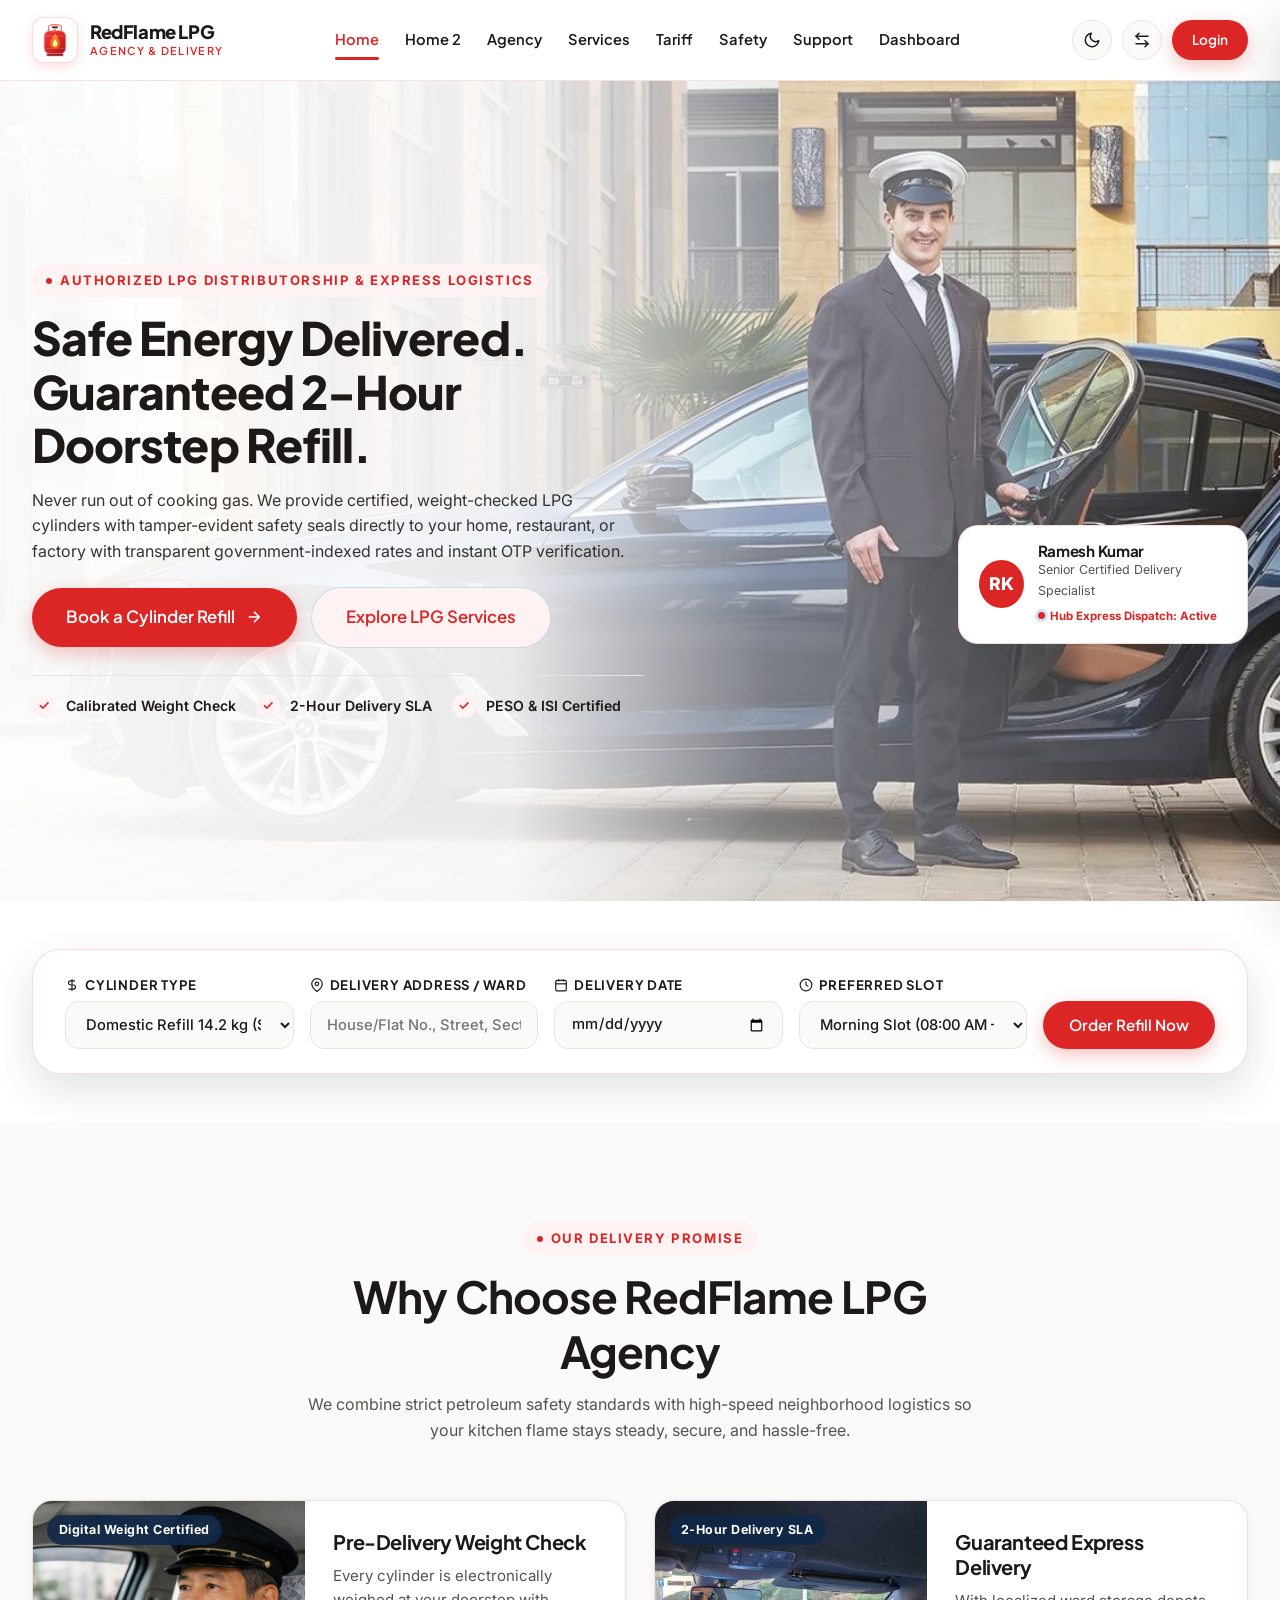
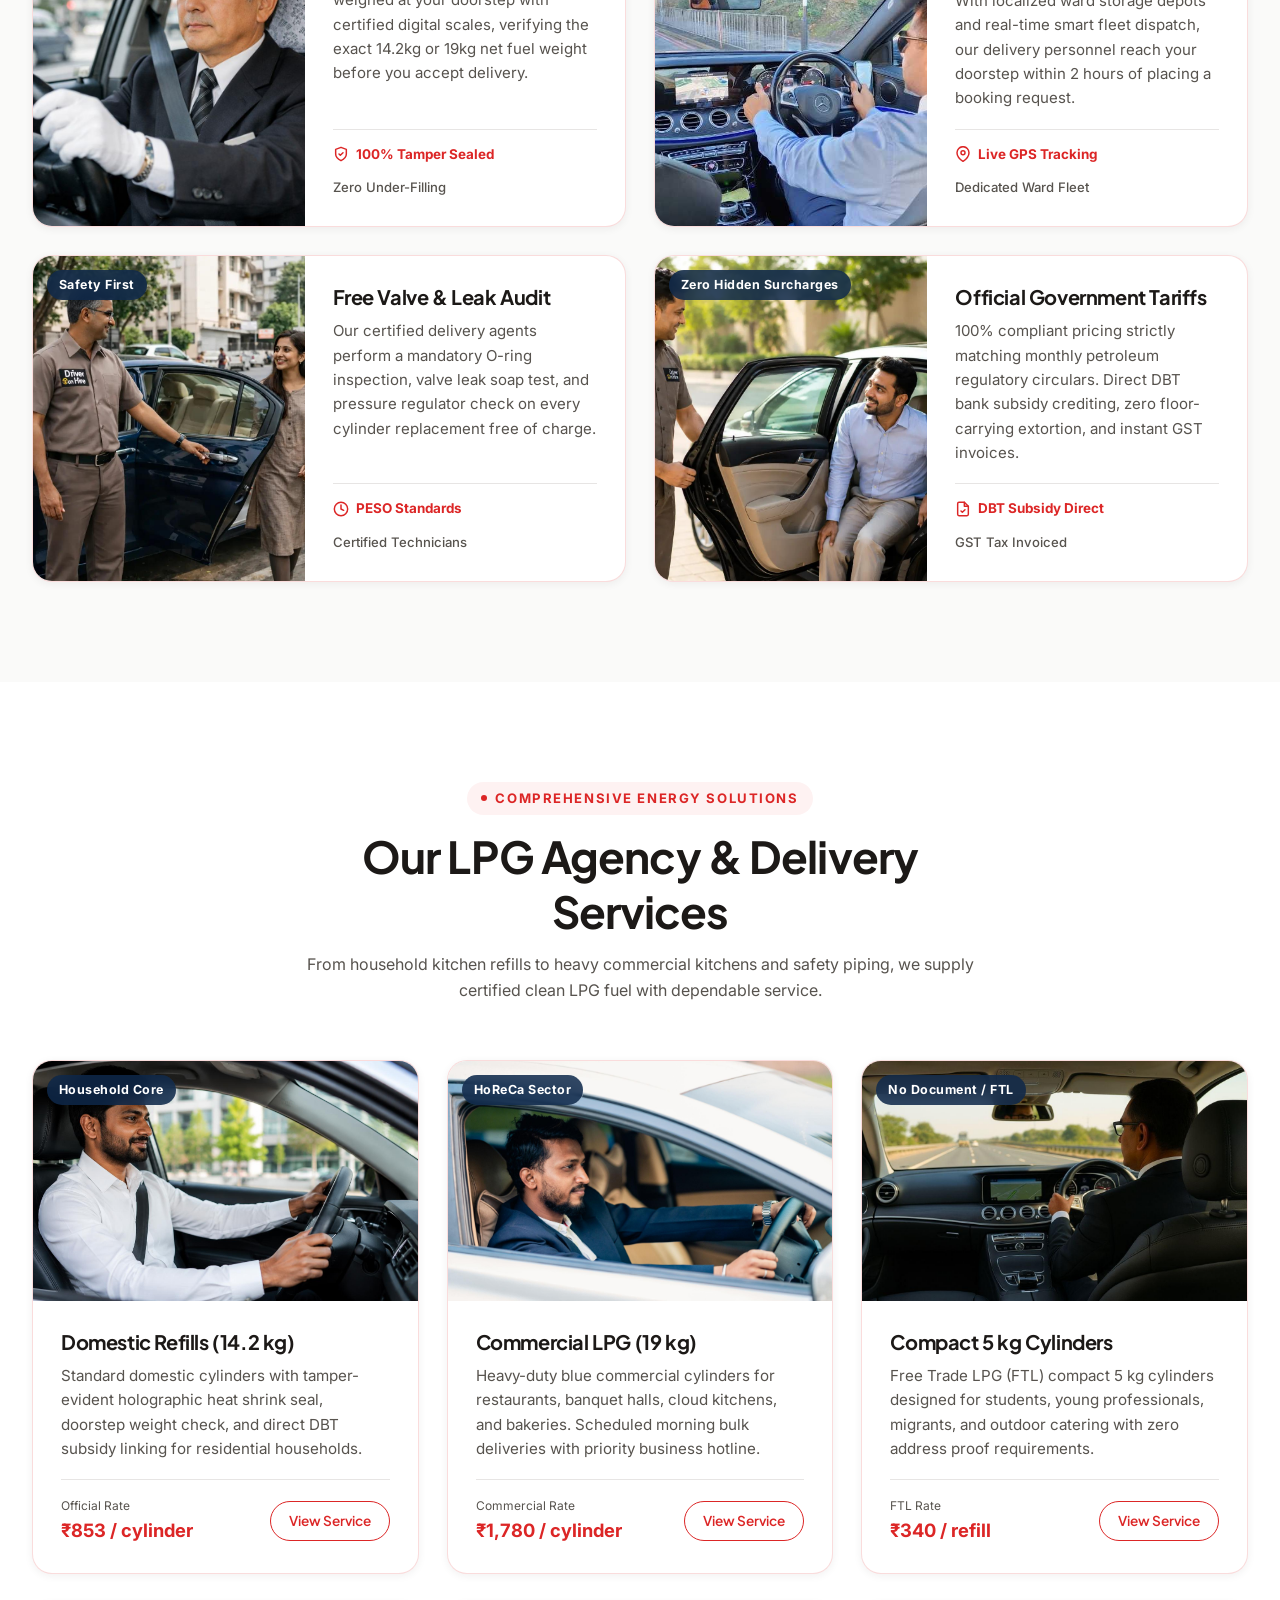
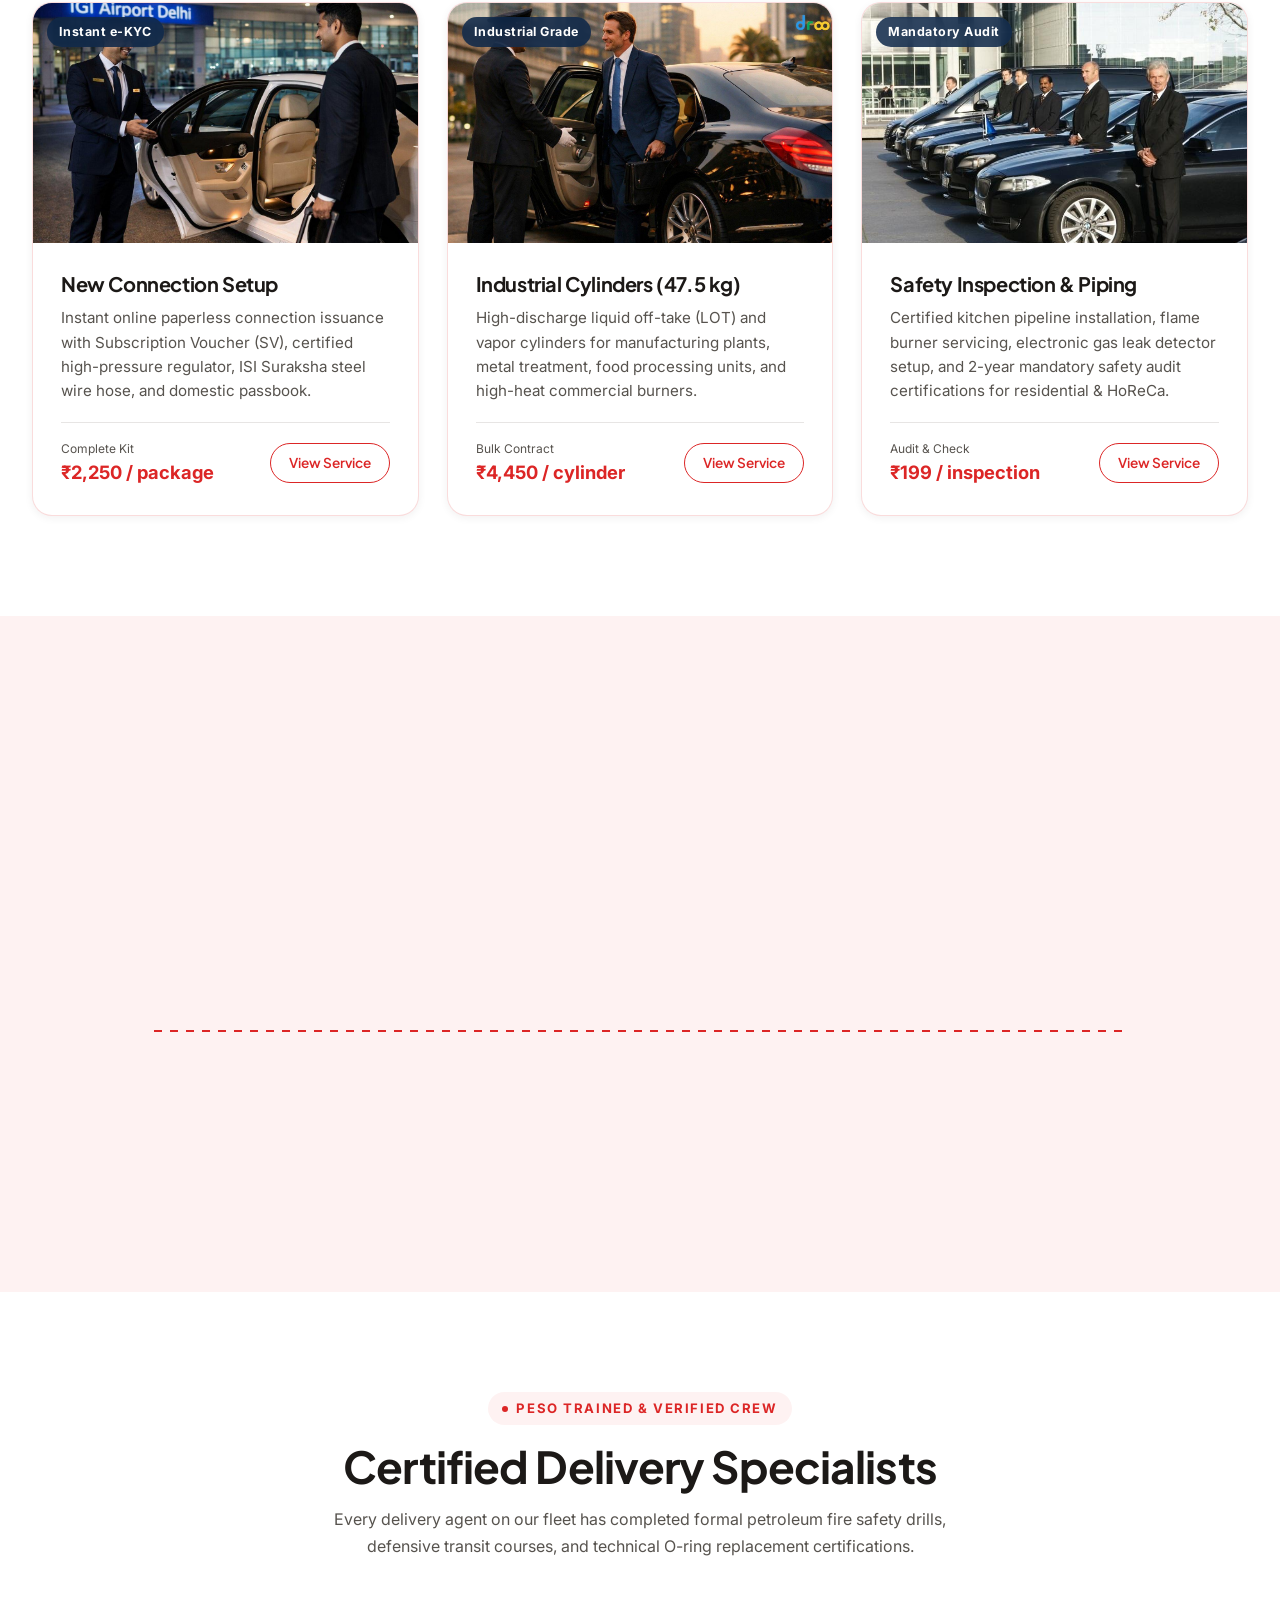
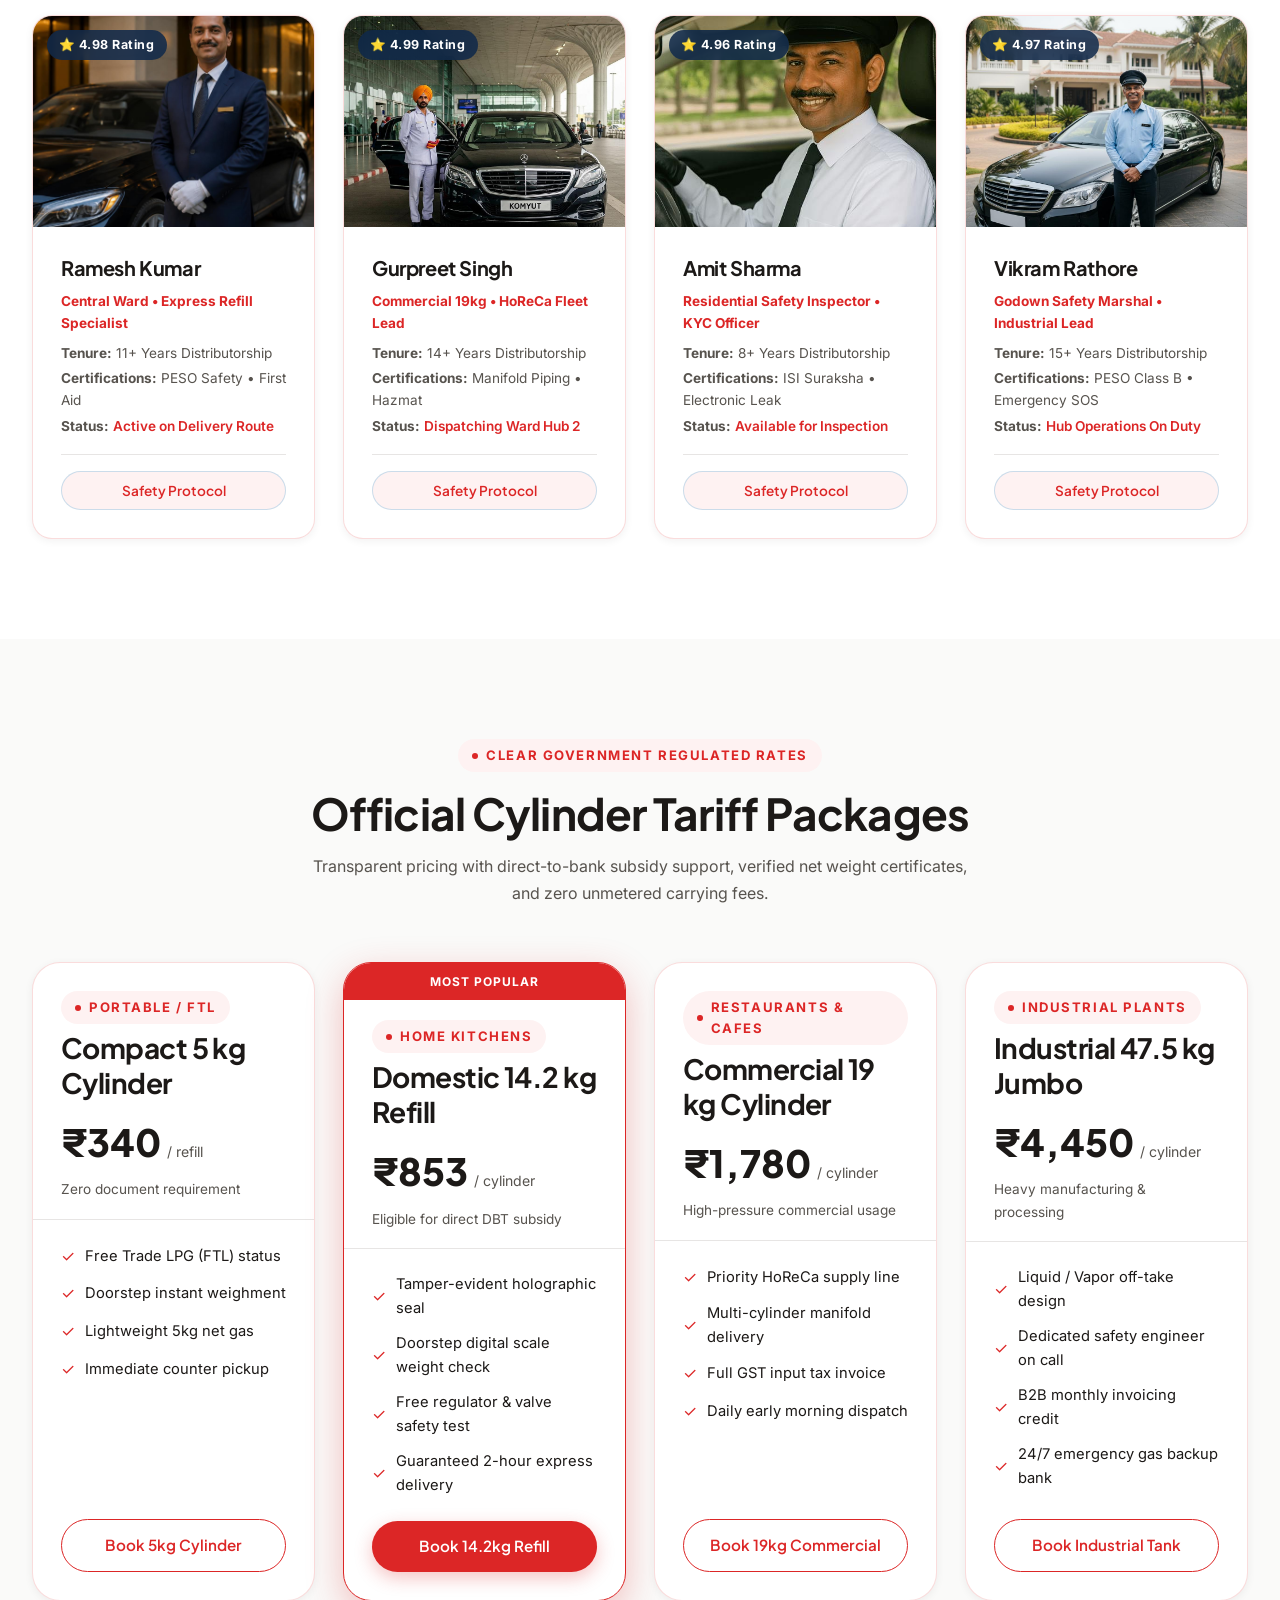
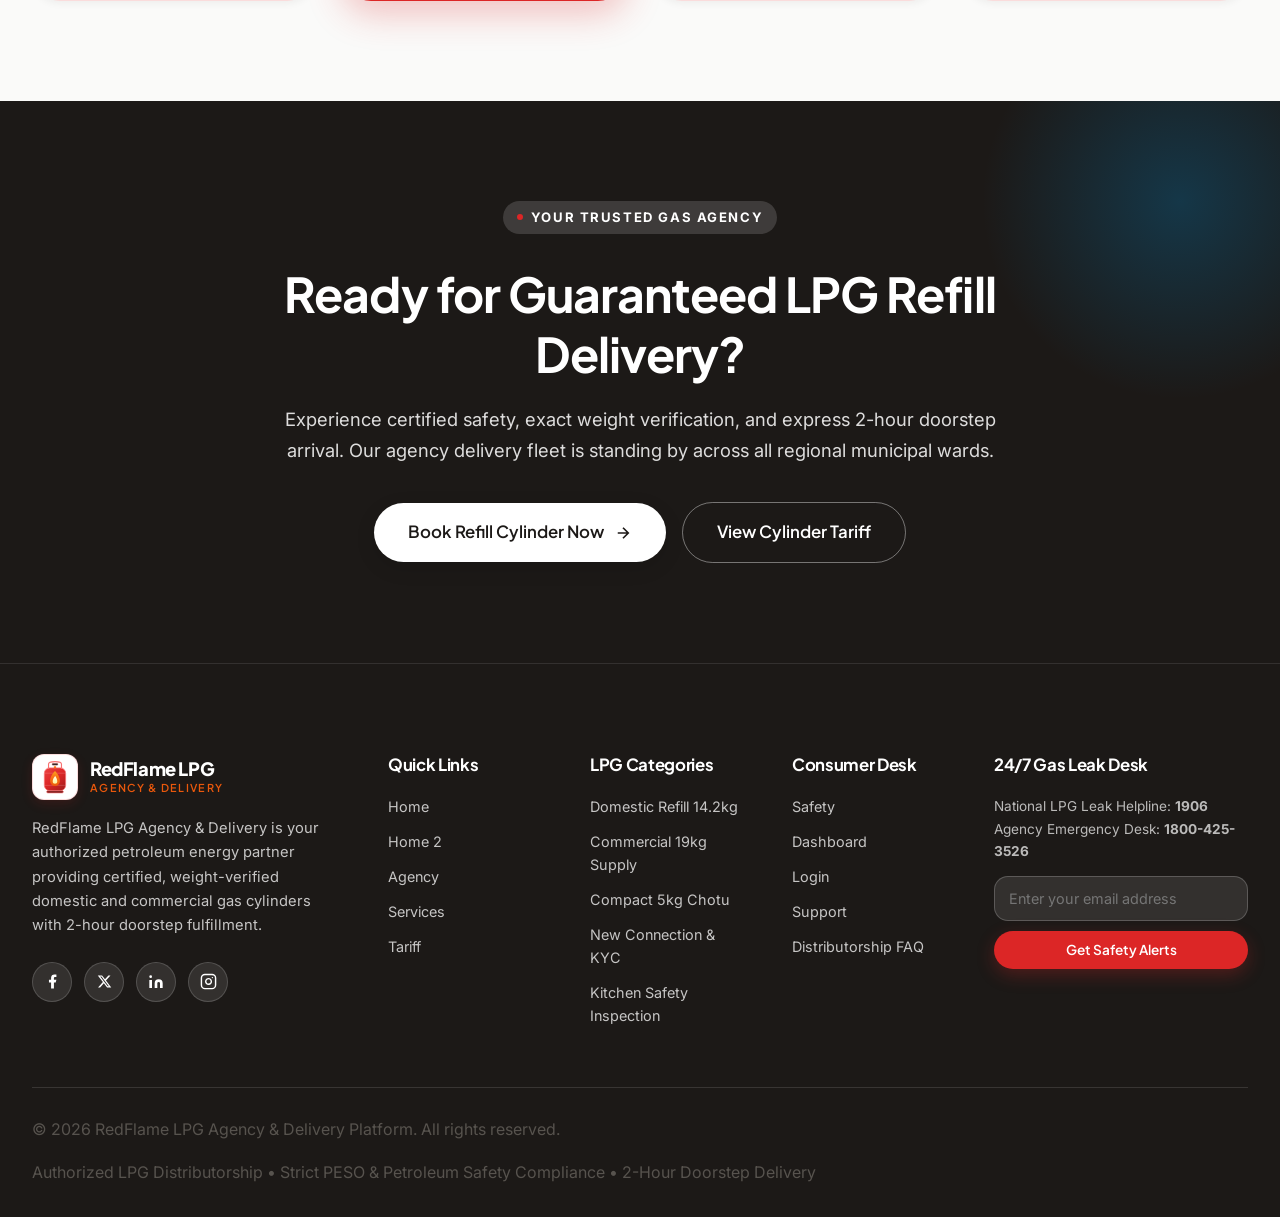
==== index.html @ 3fe09af0 "first commit" ====
<!DOCTYPE html>
<html lang="en" dir="ltr" data-theme="light">
<head>
  <meta charset="UTF-8">
  <meta name="viewport" content="width=device-width, initial-scale=1.0">
  <title>RedFlame LPG — Gas Agency &amp; Express Refill Delivery</title>
  <meta name="description" content="Authorized LPG Gas Agency and 2-Hour Express Cylinder Delivery. Certified domestic 14.2kg refills, commercial 19kg cylinders, new gas connections, and safety inspections.">
  <!-- Stylesheets -->
  <link rel="stylesheet" href="assets/css/style.css">
  <link rel="icon" type="image/svg+xml" href="data:image/svg+xml,<svg xmlns='http://www.w3.org/2000/svg' viewBox='0 0 100 100'><rect width='100' height='100' rx='22' fill='%231C1917'/><rect x='25' y='28' width='50' height='56' rx='12' fill='%23DC2626'/><path d='M36 28V18C36 14.5 41 12 50 12C59 12 64 14.5 64 18V28' stroke='%23F87171' stroke-width='3' stroke-linecap='round' fill='none'/><path d='M50 36C50 36 62 48 62 60C62 67 57 72 50 72C43 72 38 67 38 60C38 48 50 36 50 36Z' fill='%23F97316'/><path d='M50 48C50 48 55 54 55 61C55 64 53 66 50 66C47 66 45 64 45 61C45 54 50 48 50 48Z' fill='%23FEF08A'/></svg>">
</head>
<body>

  <!-- ==========================================================================
       CRITICAL NAVBAR (Reusable across all pages)
       ========================================================================== -->
  <header class="site-header">
    <div class="container">
      <nav class="navbar" aria-label="Main Navigation">
        <!-- Brand SVG Logo -->
        <a href="index.html" class="brand-logo" aria-label="RedFlame LPG Agency &amp; Delivery Home">
          <div class="logo-badge">
            <svg viewBox="0 0 100 100" fill="none" xmlns="http://www.w3.org/2000/svg" aria-hidden="true">
              <defs>
                <linearGradient id="rfCylIndexNav" x1="20" y1="20" x2="80" y2="90" gradientUnits="userSpaceOnUse">
                  <stop offset="0%" stop-color="#EF4444"/>
                  <stop offset="50%" stop-color="#DC2626"/>
                  <stop offset="100%" stop-color="#991B1B"/>
                </linearGradient>
                <linearGradient id="rfFlameIndexNav" x1="50" y1="75" x2="50" y2="25" gradientUnits="userSpaceOnUse">
                  <stop offset="0%" stop-color="#EA580C"/>
                  <stop offset="50%" stop-color="#F97316"/>
                  <stop offset="100%" stop-color="#FBBF24"/>
                </linearGradient>
                <linearGradient id="rfCoreIndexNav" x1="50" y1="70" x2="50" y2="44" gradientUnits="userSpaceOnUse">
                  <stop offset="0%" stop-color="#FEF08A"/>
                  <stop offset="100%" stop-color="#FFFFFF"/>
                </linearGradient>
              </defs>
              <rect x="22" y="26" width="56" height="60" rx="14" fill="url(#rfCylIndexNav)" stroke="#F87171" stroke-width="2"/>
              <path d="M33 26V16C33 12 38 9.5 50 9.5C62 9.5 67 12 67 16V26" stroke="#F87171" stroke-width="3" stroke-linecap="round" fill="none"/>
              <rect x="42" y="14" width="16" height="5" rx="2.5" fill="#1C1917" stroke="#FCA5A5" stroke-width="1.2"/>
              <rect x="47" y="22" width="6" height="5" rx="1" fill="#F97316"/>
              <line x1="22" y1="40" x2="78" y2="40" stroke="rgba(255,255,255,0.28)" stroke-width="1.5"/>
              <line x1="22" y1="72" x2="78" y2="72" stroke="rgba(255,255,255,0.28)" stroke-width="1.5"/>
              <rect x="28" y="86" width="44" height="6" rx="3" fill="#7F1D1D" stroke="#F87171" stroke-width="1.5"/>
              <path d="M50 34C50 34 63 47 63 60C63 68 57 74 50 74C43 74 37 68 37 60C37 47 50 34 50 34Z" fill="url(#rfFlameIndexNav)"/>
              <path d="M50 47C50 47 56 54 56 62C56 65.5 53.5 68 50 68C46.5 68 44 65.5 44 62C44 54 50 48 50 48Z" fill="url(#rfCoreIndexNav)"/>
            </svg>
          </div>
          <div class="brand-text">
            <span class="brand-title">RedFlame LPG</span>
            <span class="brand-subtitle">Agency &amp; Delivery</span>
          </div>
        </a>

        <!-- Desktop Navigation Links (>1024px) -->
        <div class="nav-links-desktop">
          <a href="index.html" class="nav-link active">Home</a>
          <a href="home-2.html" class="nav-link">Home 2</a>
          <a href="agency.html" class="nav-link">Agency</a>
          <a href="services.html" class="nav-link">Services</a>
          <a href="tariff.html" class="nav-link">Tariff</a>
          <a href="safety.html" class="nav-link">Safety</a>
          <a href="support.html" class="nav-link">Support</a>
          <a href="dashboard.html" class="nav-link" title="Consumer Dashboard">Dashboard</a>
        </div>

        <!-- Desktop Action Controls (>1024px) -->
        <div class="nav-actions-desktop">
          <!-- Theme Toggle (Icon Only) -->
          <button type="button" class="control-toggle control-icon-only theme-toggle-btn" aria-label="Toggle dark mode" title="Toggle Dark Mode">
            <span class="theme-icon" aria-hidden="true">
              <svg width="18" height="18" viewBox="0 0 24 24" fill="none" stroke="currentColor" stroke-width="2" stroke-linecap="round" stroke-linejoin="round"><path d="M21 12.79A9 9 0 1 1 11.21 3 7 7 0 0 0 21 12.79z"/></svg>
            </span>
          </button>

          <!-- RTL Toggle (Icon Only) -->
          <button type="button" class="control-toggle control-icon-only rtl-toggle-btn" aria-label="Toggle text direction" title="Toggle RTL / LTR">
            <span class="rtl-icon" aria-hidden="true">
              <svg width="18" height="18" viewBox="0 0 24 24" fill="none" stroke="currentColor" stroke-width="2" stroke-linecap="round" stroke-linejoin="round"><path d="M8 3 4 7l4 4"/><path d="M4 7h16"/><path d="m16 21 4-4-4-4"/><path d="M20 17H4"/></svg>
            </span>
          </button>

          <!-- Primary Login CTA Button -->
          <a href="login.html" class="btn btn-primary btn-sm nav-cta-login">
            <span>Login</span>
          </a>
        </div>

        <!-- Mobile & Tablet Hamburger Button (<=1024px) -->
        <button type="button" class="hamburger-btn" aria-label="Toggle navigation drawer" aria-expanded="false">
          <span class="hamburger-line"></span>
          <span class="hamburger-line"></span>
          <span class="hamburger-line"></span>
        </button>
      </nav>
    </div>
  </header>

  <!-- ==========================================================================
       SIDEBAR / DRAWER COMPONENT (CRITICAL REQUIREMENT)
       Strict Sequence: Links -> Dashboard -> [Theme][RTL] -> CTA
       ========================================================================== -->
  <div class="sidebar-overlay" aria-hidden="true"></div>
  <aside class="site-sidebar" aria-label="Mobile Navigation Drawer">
    <div class="sidebar-header">
      <div class="brand-logo">
        <div class="logo-badge">
          <svg viewBox="0 0 100 100" fill="none" xmlns="http://www.w3.org/2000/svg" aria-hidden="true">
            <defs>
              <linearGradient id="rfCylIndexM" x1="20" y1="20" x2="80" y2="90" gradientUnits="userSpaceOnUse">
                <stop offset="0%" stop-color="#EF4444"/>
                <stop offset="50%" stop-color="#DC2626"/>
                <stop offset="100%" stop-color="#991B1B"/>
              </linearGradient>
              <linearGradient id="rfFlameIndexM" x1="50" y1="75" x2="50" y2="25" gradientUnits="userSpaceOnUse">
                <stop offset="0%" stop-color="#EA580C"/>
                <stop offset="50%" stop-color="#F97316"/>
                <stop offset="100%" stop-color="#FBBF24"/>
              </linearGradient>
              <linearGradient id="rfCoreIndexM" x1="50" y1="70" x2="50" y2="44" gradientUnits="userSpaceOnUse">
                <stop offset="0%" stop-color="#FEF08A"/>
                <stop offset="100%" stop-color="#FFFFFF"/>
              </linearGradient>
            </defs>
            <rect x="22" y="26" width="56" height="60" rx="14" fill="url(#rfCylIndexM)" stroke="#F87171" stroke-width="2"/>
            <path d="M33 26V16C33 12 38 9.5 50 9.5C62 9.5 67 12 67 16V26" stroke="#F87171" stroke-width="3" stroke-linecap="round" fill="none"/>
            <rect x="42" y="14" width="16" height="5" rx="2.5" fill="#1C1917" stroke="#FCA5A5" stroke-width="1.2"/>
            <rect x="47" y="22" width="6" height="5" rx="1" fill="#F97316"/>
            <line x1="22" y1="40" x2="78" y2="40" stroke="rgba(255,255,255,0.28)" stroke-width="1.5"/>
            <line x1="22" y1="72" x2="78" y2="72" stroke="rgba(255,255,255,0.28)" stroke-width="1.5"/>
            <rect x="28" y="86" width="44" height="6" rx="3" fill="#7F1D1D" stroke="#F87171" stroke-width="1.5"/>
            <path d="M50 34C50 34 63 47 63 60C63 68 57 74 50 74C43 74 37 68 37 60C37 47 50 34 50 34Z" fill="url(#rfFlameIndexM)"/>
            <path d="M50 47C50 47 56 54 56 62C56 65.5 53.5 68 50 68C46.5 68 44 65.5 44 62C44 54 50 48 50 48Z" fill="url(#rfCoreIndexM)"/>
          </svg>
        </div>
        <div class="brand-text">
          <span class="brand-title">RedFlame LPG</span>
          <span class="brand-subtitle">Agency &amp; Delivery</span>
        </div>
      </div>
      <button type="button" class="sidebar-close-btn" aria-label="Close navigation drawer">✕</button>
    </div>

    <div class="sidebar-body">
      <!-- 1st: Main Navigation Links -->
      <nav class="sidebar-nav-list">
        <a href="index.html" class="sidebar-nav-link active">Home</a>
        <a href="home-2.html" class="sidebar-nav-link">Home 2</a>
        <a href="agency.html" class="sidebar-nav-link">Agency</a>
        <a href="services.html" class="sidebar-nav-link">Services</a>
        <a href="tariff.html" class="sidebar-nav-link">Tariff</a>
        <a href="safety.html" class="sidebar-nav-link">Safety</a>
        <a href="support.html" class="sidebar-nav-link">Support</a>
        <a href="dashboard.html" class="sidebar-nav-link">Dashboard</a>
      </nav>

      <div class="sidebar-divider"></div>

      <!-- 2nd: Theme & RTL Toggle Icons -->
      <div class="sidebar-controls-row">
        <button type="button" class="control-toggle control-icon-only theme-toggle-btn" aria-label="Toggle dark mode" title="Toggle Dark Mode">
          <span class="theme-icon" aria-hidden="true"><svg width="18" height="18" viewBox="0 0 24 24" fill="none" stroke="currentColor" stroke-width="2" stroke-linecap="round" stroke-linejoin="round"><path d="M21 12.79A9 9 0 1 1 11.21 3 7 7 0 0 0 21 12.79z"/></svg></span>
        </button>
        <button type="button" class="control-toggle control-icon-only rtl-toggle-btn" aria-label="Toggle text direction" title="Toggle RTL / LTR">
          <span class="rtl-icon" aria-hidden="true"><svg width="18" height="18" viewBox="0 0 24 24" fill="none" stroke="currentColor" stroke-width="2" stroke-linecap="round" stroke-linejoin="round"><path d="M8 3 4 7l4 4"/><path d="M4 7h16"/><path d="m16 21 4-4-4-4"/><path d="M20 17H4"/></svg></span>
        </button>
      </div>

      <!-- 3rd: Primary CTA Button below the icons -->
      <div class="sidebar-cta-wrap">
        <a href="login.html" class="btn btn-primary sidebar-cta-btn">
          <span>Login</span>
        </a>
      </div>
    </div>
  </aside>

  <main id="main-content">
    <!-- ==========================================================================
         SECTION 01 — CINEMATIC HERO WITH DELIVERY PROMISE & LIVE DISPATCH
         Image: images/image-1.png
         ========================================================================== -->
    <section class="section hero-home-1" style="background-image: url('images/image-1.png');">
      <div class="hero-home-1-overlay"></div>
      <div class="container">
        <div class="hero-grid-1">
          <!-- Hero Left Content -->
          <div class="hero-content-1 reveal">
            <span class="eyebrow">Authorized LPG Distributorship &amp; Express Logistics</span>
            <h1>Safe Energy Delivered. Guaranteed 2-Hour Doorstep Refill.</h1>
            <p class="lead">Never run out of cooking gas. We provide certified, weight-checked LPG cylinders with tamper-evident safety seals directly to your home, restaurant, or factory with transparent government-indexed rates and instant OTP verification.</p>
            
            <div class="hero-cta-group">
              <button type="button" class="btn btn-primary btn-lg" data-open-modal="booking">
                <span>Book a Cylinder Refill</span>
                <svg width="18" height="18" viewBox="0 0 24 24" fill="none" stroke="currentColor" stroke-width="2.2"><path d="M5 12h14M12 5l7 7-7 7"/></svg>
              </button>
              <a href="services.html" class="btn btn-secondary btn-lg">
                <span>Explore LPG Services</span>
              </a>
            </div>

            <!-- Trust Indicators -->
            <div class="trust-strip">
              <div class="trust-item">
                <span class="trust-icon">✓</span>
                <span>Calibrated Weight Check</span>
              </div>
              <div class="trust-item">
                <span class="trust-icon">✓</span>
                <span>2-Hour Delivery SLA</span>
              </div>
              <div class="trust-item">
                <span class="trust-icon">✓</span>
                <span>PESO &amp; ISI Certified</span>
              </div>
            </div>
          </div>

          <!-- Hero Right: Floating Delivery Agent Profile Card & Live Availability -->
          <div class="hero-media-wrap reveal">
            <!-- Floating Delivery Agent Profile Card -->
            <div class="floating-driver-card">
              <div class="floating-driver-avatar" style="background:var(--accent-primary); color:#FFFFFF; display:flex; align-items:center; justify-content:center; font-weight:800; font-size:1.1rem; border-radius:50%;">RK</div>
              <div class="floating-driver-info">
                <h5>Ramesh Kumar</h5>
                <p>Senior Certified Delivery Specialist</p>
                <span class="status-badge">Hub Express Dispatch: Active</span>
              </div>
            </div>
          </div>
        </div>
      </div>
    </section>

    <!-- ==========================================================================
         SECTION 02 — QUICK BOOKING STRIP (Cylinder Refill Quick Order)
         Responsive horizontal interface adapting to tablet 2-row and mobile stack
         ========================================================================== -->
    <section class="section booking-strip-section">
      <div class="container">
        <div class="booking-strip-card reveal">
          <form class="booking-strip-form quick-booking-form">
            <div class="form-group">
              <label for="stripService" class="form-label">
                <svg width="14" height="14" viewBox="0 0 24 24" fill="none" stroke="currentColor" stroke-width="2"><path d="M12 2v20M17 5H9.5a3.5 3.5 0 0 0 0 7h5a3.5 3.5 0 0 1 0 7H6"/></svg>
                Cylinder Type
              </label>
              <select id="stripService" name="service" class="form-control">
                <option value="domestic-14">Domestic Refill 14.2 kg (Subsidized/General)</option>
                <option value="commercial-19">Commercial Cylinder 19 kg (Hotels &amp; Cafes)</option>
                <option value="compact-5">Compact 5 kg Chotu Cylinder (Students &amp; Migrants)</option>
                <option value="industrial-47">Industrial Cylinder 47.5 kg (High-Pressure Bulk)</option>
                <option value="new-connection">New Gas Connection + SV Kit + Regulator</option>
                <option value="safety-inspection">Kitchen Safety Audit &amp; Gas Leak Inspection</option>
              </select>
            </div>

            <div class="form-group">
              <label for="stripPickup" class="form-label">
                <svg width="14" height="14" viewBox="0 0 24 24" fill="none" stroke="currentColor" stroke-width="2"><path d="M21 10c0 7-9 13-9 13s-9-6-9-13a9 9 0 0 1 18 0z"/><circle cx="12" cy="10" r="3"/></svg>
                Delivery Address / Ward
              </label>
              <input type="text" id="stripPickup" name="pickup" class="form-control" placeholder="House/Flat No., Street, Sector, Landmark" required>
            </div>

            <div class="form-group">
              <label for="stripDate" class="form-label">
                <svg width="14" height="14" viewBox="0 0 24 24" fill="none" stroke="currentColor" stroke-width="2"><rect x="3" y="4" width="18" height="18" rx="2" ry="2"/><line x1="16" y1="2" x2="16" y2="6"/><line x1="8" y1="2" x2="8" y2="6"/><line x1="3" y1="10" x2="21" y2="10"/></svg>
                Delivery Date
              </label>
              <input type="date" id="stripDate" name="date" class="form-control" required>
            </div>

            <div class="form-group">
              <label for="stripDuration" class="form-label">
                <svg width="14" height="14" viewBox="0 0 24 24" fill="none" stroke="currentColor" stroke-width="2"><circle cx="12" cy="12" r="10"/><polyline points="12 6 12 12 16 14"/></svg>
                Preferred Slot
              </label>
              <select id="stripDuration" name="duration" class="form-control">
                <option value="1">Express 2-Hour Delivery (Priority)</option>
                <option value="2" selected>Morning Slot (08:00 AM – 12:00 PM)</option>
                <option value="3">Afternoon Slot (12:00 PM – 04:00 PM)</option>
                <option value="4">Evening Slot (04:00 PM – 08:00 PM)</option>
              </select>
            </div>

            <div class="form-group">
              <button type="submit" class="btn btn-primary" style="height: 48px; width: 100%;">
                <span>Order Refill Now</span>
              </button>
            </div>
          </form>
        </div>
      </div>
    </section>

    <!-- ==========================================================================
         SECTION 03 — WHY CHOOSE US (EXACTLY 4 cards)
         Images: images/image-19.png, image-14.png, image-24.png, image-25.png
         ========================================================================== -->
    <section class="section section-alt">
      <div class="container">
        <div class="section-header reveal">
          <span class="eyebrow">Our Delivery Promise</span>
          <h2>Why Choose RedFlame LPG Agency</h2>
          <p>We combine strict petroleum safety standards with high-speed neighborhood logistics so your kitchen flame stays steady, secure, and hassle-free.</p>
        </div>

        <div class="why-choose-grid">
          <!-- Card 1: Weight-Checked Sealed Cylinders -->
          <article class="premium-card why-choose-card reveal">
            <div class="why-choose-media">
              <img src="images/image-19.png" alt="Delivery specialist verifying digital calibrated weight scale on sealed LPG cylinder" width="1200" height="800">
              <span class="card-badge">Digital Weight Certified</span>
            </div>
            <div class="why-choose-content">
              <h3 class="card-title">Pre-Delivery Weight Check</h3>
              <p class="card-desc">Every cylinder is electronically weighed at your doorstep with certified digital scales, verifying the exact 14.2kg or 19kg net fuel weight before you accept delivery.</p>
              <div class="why-choose-footer">
                <span class="why-choose-metric">
                  <svg width="16" height="16" viewBox="0 0 24 24" fill="none" stroke="currentColor" stroke-width="2.2" stroke-linecap="round" stroke-linejoin="round" aria-hidden="true"><path d="M12 22s8-4 8-10V5l-8-3-8 3v7c0 6 8 10 8 10z"/><path d="m9 12 2 2 4-4"/></svg>
                  <span>100% Tamper Sealed</span>
                </span>
                <span class="why-choose-note">Zero Under-Filling</span>
              </div>
            </div>
          </article>

          <!-- Card 2: 2-Hour Express Delivery -->
          <article class="premium-card why-choose-card reveal">
            <div class="why-choose-media">
              <img src="images/image-14.png" alt="RedFlame LPG express delivery vehicle navigating city routes with live GPS dispatch" width="1000" height="562">
              <span class="card-badge">2-Hour Delivery SLA</span>
            </div>
            <div class="why-choose-content">
              <h3 class="card-title">Guaranteed Express Delivery</h3>
              <p class="card-desc">With localized ward storage depots and real-time smart fleet dispatch, our delivery personnel reach your doorstep within 2 hours of placing a booking request.</p>
              <div class="why-choose-footer">
                <span class="why-choose-metric">
                  <svg width="16" height="16" viewBox="0 0 24 24" fill="none" stroke="currentColor" stroke-width="2.2" stroke-linecap="round" stroke-linejoin="round" aria-hidden="true"><path d="M21 10c0 7-9 13-9 13s-9-6-9-13a9 9 0 0 1 18 0z"/><circle cx="12" cy="10" r="3"/></svg>
                  <span>Live GPS Tracking</span>
                </span>
                <span class="why-choose-note">Dedicated Ward Fleet</span>
              </div>
            </div>
          </article>

          <!-- Card 3: Free Mandatory Safety Inspection -->
          <article class="premium-card why-choose-card reveal">
            <div class="why-choose-media">
              <img src="images/image-24.png" alt="Certified LPG technician testing gas cylinder valve and rubber hose connector with safety soap test" width="1536" height="1024">
              <span class="card-badge">Safety First</span>
            </div>
            <div class="why-choose-content">
              <h3 class="card-title">Free Valve &amp; Leak Audit</h3>
              <p class="card-desc">Our certified delivery agents perform a mandatory O-ring inspection, valve leak soap test, and pressure regulator check on every cylinder replacement free of charge.</p>
              <div class="why-choose-footer">
                <span class="why-choose-metric">
                  <svg width="16" height="16" viewBox="0 0 24 24" fill="none" stroke="currentColor" stroke-width="2.2" stroke-linecap="round" stroke-linejoin="round" aria-hidden="true"><circle cx="12" cy="12" r="10"/><polyline points="12 6 12 12 16 14"/></svg>
                  <span>PESO Standards</span>
                </span>
                <span class="why-choose-note">Certified Technicians</span>
              </div>
            </div>
          </article>

          <!-- Card 4: Transparent Pricing & Subsidy Support -->
          <article class="premium-card why-choose-card reveal">
            <div class="why-choose-media">
              <img src="images/image-25.png" alt="Customer receiving computerized LPG invoice with digital payment receipt and OTP confirmation" width="1536" height="1024">
              <span class="card-badge">Zero Hidden Surcharges</span>
            </div>
            <div class="why-choose-content">
              <h3 class="card-title">Official Government Tariffs</h3>
              <p class="card-desc">100% compliant pricing strictly matching monthly petroleum regulatory circulars. Direct DBT bank subsidy crediting, zero floor-carrying extortion, and instant GST invoices.</p>
              <div class="why-choose-footer">
                <span class="why-choose-metric">
                  <svg width="16" height="16" viewBox="0 0 24 24" fill="none" stroke="currentColor" stroke-width="2.2" stroke-linecap="round" stroke-linejoin="round" aria-hidden="true"><path d="M14 2H6a2 2 0 0 0-2 2v16a2 2 0 0 0 2 2h12a2 2 0 0 0 2-2V8z"/><polyline points="14 2 14 8 20 8"/><path d="m9 15 2 2 4-4"/></svg>
                  <span>DBT Subsidy Direct</span>
                </span>
                <span class="why-choose-note">GST Tax Invoiced</span>
              </div>
            </div>
          </article>
        </div>
      </div>
    </section>

    <!-- ==========================================================================
         SECTION 04 — OUR SERVICES (EXACTLY 6 cards)
         Images: images/image-3.png, image-9.png, image-6.png, image-2.png, image-4.png, image-36.png
         ========================================================================== -->
    <section class="section">
      <div class="container">
        <div class="section-header reveal">
          <span class="eyebrow">Comprehensive Energy Solutions</span>
          <h2>Our LPG Agency &amp; Delivery Services</h2>
          <p>From household kitchen refills to heavy commercial kitchens and safety piping, we supply certified clean LPG fuel with dependable service.</p>
        </div>

        <div class="grid-6">
          <!-- Service 1: Domestic 14.2kg Refill -->
          <div class="premium-card reveal">
            <div class="card-img-wrap">
              <img src="images/image-3.png" alt="Domestic 14.2 kg LPG cylinder safely installed in modern home modular kitchen" width="1807" height="870">
              <span class="card-badge">Household Core</span>
            </div>
            <div class="card-body">
              <h3 class="card-title">Domestic Refills (14.2 kg)</h3>
              <p class="card-desc">Standard domestic cylinders with tamper-evident holographic heat shrink seal, doorstep weight check, and direct DBT subsidy linking for residential households.</p>
              <div class="card-footer price-cta-footer">
                <div>
                  <small style="display:block; color:var(--text-muted); font-size:0.75rem;">Official Rate</small>
                  <strong style="color:var(--accent-primary); font-size:1.15rem;">₹853 / cylinder</strong>
                </div>
                <a href="services.html#domestic-lpg" class="btn btn-outline btn-sm">View Service</a>
              </div>
            </div>
          </div>

          <!-- Service 2: Commercial Cylinders 19kg -->
          <div class="premium-card reveal">
            <div class="card-img-wrap">
              <img src="images/image-9.png" alt="Commercial 19 kg RedFlame LPG cylinders manifold connected in restaurant commercial kitchen" width="2048" height="1362">
              <span class="card-badge">HoReCa Sector</span>
            </div>
            <div class="card-body">
              <h3 class="card-title">Commercial LPG (19 kg)</h3>
              <p class="card-desc">Heavy-duty blue commercial cylinders for restaurants, banquet halls, cloud kitchens, and bakeries. Scheduled morning bulk deliveries with priority business hotline.</p>
              <div class="card-footer price-cta-footer">
                <div>
                  <small style="display:block; color:var(--text-muted); font-size:0.75rem;">Commercial Rate</small>
                  <strong style="color:var(--accent-primary); font-size:1.15rem;">₹1,780 / cylinder</strong>
                </div>
                <a href="services.html#commercial-lpg" class="btn btn-outline btn-sm">View Service</a>
              </div>
            </div>
          </div>

          <!-- Service 3: Compact 5kg Chotu Refill -->
          <div class="premium-card reveal">
            <div class="card-img-wrap">
              <img src="images/image-6.png" alt="Portable 5 kg compact mini LPG cylinder for mobile travel and single occupancy residences" width="1200" height="730">
              <span class="card-badge">No Document / FTL</span>
            </div>
            <div class="card-body">
              <h3 class="card-title">Compact 5 kg Cylinders</h3>
              <p class="card-desc">Free Trade LPG (FTL) compact 5 kg cylinders designed for students, young professionals, migrants, and outdoor catering with zero address proof requirements.</p>
              <div class="card-footer price-cta-footer">
                <div>
                  <small style="display:block; color:var(--text-muted); font-size:0.75rem;">FTL Rate</small>
                  <strong style="color:var(--accent-primary); font-size:1.15rem;">₹340 / refill</strong>
                </div>
                <a href="services.html#domestic-lpg" class="btn btn-outline btn-sm">View Service</a>
              </div>
            </div>
          </div>

          <!-- Service 4: New Gas Connection Setup -->
          <div class="premium-card reveal">
            <div class="card-img-wrap">
              <img src="images/image-2.png" alt="Authorized LPG agency executive presenting new gas connection passbook and subscription voucher kit" width="1200" height="900">
              <span class="card-badge">Instant e-KYC</span>
            </div>
            <div class="card-body">
              <h3 class="card-title">New Connection Setup</h3>
              <p class="card-desc">Instant online paperless connection issuance with Subscription Voucher (SV), certified high-pressure regulator, ISI Suraksha steel wire hose, and domestic passbook.</p>
              <div class="card-footer price-cta-footer">
                <div>
                  <small style="display:block; color:var(--text-muted); font-size:0.75rem;">Complete Kit</small>
                  <strong style="color:var(--accent-primary); font-size:1.15rem;">₹2,250 / package</strong>
                </div>
                <a href="services.html#new-connection" class="btn btn-outline btn-sm">View Service</a>
              </div>
            </div>
          </div>

          <!-- Service 5: Industrial High-Pressure Bulk -->
          <div class="premium-card reveal">
            <div class="card-img-wrap">
              <img src="images/image-4.png" alt="Industrial manifold LPG installation with multiple 47.5 kg cylinders and pressure regulators" width="1536" height="864">
              <span class="card-badge">Industrial Grade</span>
            </div>
            <div class="card-body">
              <h3 class="card-title">Industrial Cylinders (47.5 kg)</h3>
              <p class="card-desc">High-discharge liquid off-take (LOT) and vapor cylinders for manufacturing plants, metal treatment, food processing units, and high-heat commercial burners.</p>
              <div class="card-footer price-cta-footer">
                <div>
                  <small style="display:block; color:var(--text-muted); font-size:0.75rem;">Bulk Contract</small>
                  <strong style="color:var(--accent-primary); font-size:1.15rem;">₹4,450 / cylinder</strong>
                </div>
                <a href="services.html#commercial-lpg" class="btn btn-outline btn-sm">View Service</a>
              </div>
            </div>
          </div>

          <!-- Service 6: Safety Audits & Pipeline Service -->
          <div class="premium-card reveal">
            <div class="card-img-wrap">
              <img src="images/image-36.png" alt="RedFlame LPG safety inspection team conducting copper gas piping and detector maintenance" width="750" height="500">
              <span class="card-badge">Mandatory Audit</span>
            </div>
            <div class="card-body">
              <h3 class="card-title">Safety Inspection &amp; Piping</h3>
              <p class="card-desc">Certified kitchen pipeline installation, flame burner servicing, electronic gas leak detector setup, and 2-year mandatory safety audit certifications for residential &amp; HoReCa.</p>
              <div class="card-footer price-cta-footer">
                <div>
                  <small style="display:block; color:var(--text-muted); font-size:0.75rem;">Audit &amp; Check</small>
                  <strong style="color:var(--accent-primary); font-size:1.15rem;">₹199 / inspection</strong>
                </div>
                <a href="services.html#safety-inspection" class="btn btn-outline btn-sm">View Service</a>
              </div>
            </div>
          </div>
        </div>
      </div>
    </section>

    <!-- ==========================================================================
         SECTION 05 — HOW BOOKING WORKS (4-Step Animated Timeline)
         1. Enter Consumer ID  2. Select Cylinder & Slot  3. Weight & Leak Verification  4. Safe Doorstep Delivery
         ========================================================================== -->
    <section class="section section-soft">
      <div class="container">
        <div class="section-header reveal">
          <span class="eyebrow">Fast &amp; Seamless Process</span>
          <h2>How Refill Booking &amp; Delivery Works</h2>
          <p>Book your replacement cooking gas cylinder in under 60 seconds with real-time confirmation and verified delivery tracking.</p>
        </div>

        <div class="timeline-grid">
          <!-- Step 1 -->
          <div class="timeline-step reveal">
            <div class="timeline-num">01</div>
            <h4 style="margin-block-end:8px;">Enter Consumer ID</h4>
            <p style="font-size:0.9rem;">Provide your registered 17-digit LPG ID or mobile number to automatically fetch address and subsidy tier.</p>
          </div>

          <!-- Step 2 -->
          <div class="timeline-step reveal">
            <div class="timeline-num">02</div>
            <h4 style="margin-block-end:8px;">Select Cylinder &amp; Slot</h4>
            <p style="font-size:0.9rem;">Pick domestic 14.2kg or commercial 19kg and choose 2-hour express delivery or a convenient time slot.</p>
          </div>

          <!-- Step 3 -->
          <div class="timeline-step reveal">
            <div class="timeline-num">03</div>
            <h4 style="margin-block-end:8px;">Digital Weight Check</h4>
            <p style="font-size:0.9rem;">Our uniformed delivery personnel brings a calibrated digital hanging scale to verify net weight at your doorway.</p>
          </div>

          <!-- Step 4 -->
          <div class="timeline-step reveal">
            <div class="timeline-num">04</div>
            <h4 style="margin-block-end:8px;">OTP Delivery Handover</h4>
            <p style="font-size:0.9rem;">Inspect the intact safety seal, receive the electronic receipt via SMS/email, and verify completion via OTP.</p>
          </div>
        </div>
      </div>
    </section>

    <!-- ==========================================================================
         SECTION 06 — CERTIFIED DELIVERY PERSONNEL SHOWCASE (EXACTLY 4 cards)
         Images: images/image-7.png, image-5.png, image-23.png, image-63.png
         ========================================================================== -->
    <section class="section">
      <div class="container">
        <div class="section-header reveal">
          <span class="eyebrow">PESO Trained &amp; Verified Crew</span>
          <h2>Certified Delivery Specialists</h2>
          <p>Every delivery agent on our fleet has completed formal petroleum fire safety drills, defensive transit courses, and technical O-ring replacement certifications.</p>
        </div>

        <div class="grid-4">
          <!-- Agent 1 -->
          <div class="premium-card reveal">
            <div class="card-img-wrap portrait-aspect">
              <img src="images/image-7.png" alt="Ramesh Kumar, Lead LPG Delivery Specialist in official uniform with safety badge" width="1200" height="1200">
              <span class="card-badge">⭐ 4.98 Rating</span>
            </div>
            <div class="card-body">
              <h3 class="card-title">Ramesh Kumar</h3>
              <p style="font-size:0.85rem; color:var(--accent-primary); font-weight:700; margin-block-end:8px;">Central Ward &bull; Express Refill Specialist</p>
              <ul style="font-size:0.85rem; color:var(--text-muted); display:flex; flex-direction:column; gap:4px; margin-block-end:16px;">
                <li><strong>Tenure:</strong> 11+ Years Distributorship</li>
                <li><strong>Certifications:</strong> PESO Safety &bull; First Aid</li>
                <li><strong>Status:</strong> <span style="color:var(--accent-emerald); font-weight:600;">Active on Delivery Route</span></li>
              </ul>
              <div class="card-footer">
                <a href="safety.html" class="btn btn-secondary btn-sm btn-full">Safety Protocol</a>
              </div>
            </div>
          </div>

          <!-- Agent 2 -->
          <div class="premium-card reveal">
            <div class="card-img-wrap portrait-aspect">
              <img src="images/image-5.png" alt="Gurpreet Singh, Senior Commercial Kitchen Gas Logistics Supervisor" width="980" height="980">
              <span class="card-badge">⭐ 4.99 Rating</span>
            </div>
            <div class="card-body">
              <h3 class="card-title">Gurpreet Singh</h3>
              <p style="font-size:0.85rem; color:var(--accent-primary); font-weight:700; margin-block-end:8px;">Commercial 19kg &bull; HoReCa Fleet Lead</p>
              <ul style="font-size:0.85rem; color:var(--text-muted); display:flex; flex-direction:column; gap:4px; margin-block-end:16px;">
                <li><strong>Tenure:</strong> 14+ Years Distributorship</li>
                <li><strong>Certifications:</strong> Manifold Piping &bull; Hazmat</li>
                <li><strong>Status:</strong> <span style="color:var(--accent-emerald); font-weight:600;">Dispatching Ward Hub 2</span></li>
              </ul>
              <div class="card-footer">
                <a href="safety.html" class="btn btn-secondary btn-sm btn-full">Safety Protocol</a>
              </div>
            </div>
          </div>

          <!-- Agent 3 -->
          <div class="premium-card reveal">
            <div class="card-img-wrap portrait-aspect">
              <img src="images/image-23.png" alt="Amit Sharma, Household Technical Safety and Leak Detection Inspector" width="500" height="500">
              <span class="card-badge">⭐ 4.96 Rating</span>
            </div>
            <div class="card-body">
              <h3 class="card-title">Amit Sharma</h3>
              <p style="font-size:0.85rem; color:var(--accent-primary); font-weight:700; margin-block-end:8px;">Residential Safety Inspector &bull; KYC Officer</p>
              <ul style="font-size:0.85rem; color:var(--text-muted); display:flex; flex-direction:column; gap:4px; margin-block-end:16px;">
                <li><strong>Tenure:</strong> 8+ Years Distributorship</li>
                <li><strong>Certifications:</strong> ISI Suraksha &bull; Electronic Leak</li>
                <li><strong>Status:</strong> <span style="color:var(--accent-emerald); font-weight:600;">Available for Inspection</span></li>
              </ul>
              <div class="card-footer">
                <a href="safety.html" class="btn btn-secondary btn-sm btn-full">Safety Protocol</a>
              </div>
            </div>
          </div>

          <!-- Agent 4 -->
          <div class="premium-card reveal">
            <div class="card-img-wrap portrait-aspect">
              <img src="images/image-63.png" alt="Vikram Rathore, Godown Safety Incharge and Bulk Logistics Supervisor" width="1024" height="1024">
              <span class="card-badge">⭐ 4.97 Rating</span>
            </div>
            <div class="card-body">
              <h3 class="card-title">Vikram Rathore</h3>
              <p style="font-size:0.85rem; color:var(--accent-primary); font-weight:700; margin-block-end:8px;">Godown Safety Marshal &bull; Industrial Lead</p>
              <ul style="font-size:0.85rem; color:var(--text-muted); display:flex; flex-direction:column; gap:4px; margin-block-end:16px;">
                <li><strong>Tenure:</strong> 15+ Years Distributorship</li>
                <li><strong>Certifications:</strong> PESO Class B &bull; Emergency SOS</li>
                <li><strong>Status:</strong> <span style="color:var(--accent-emerald); font-weight:600;">Hub Operations On Duty</span></li>
              </ul>
              <div class="card-footer">
                <a href="safety.html" class="btn btn-secondary btn-sm btn-full">Safety Protocol</a>
              </div>
            </div>
          </div>
        </div>
      </div>
    </section>

    <!-- ==========================================================================
         SECTION 07 — PRICING PREVIEW (EXACTLY 4 pricing cards)
         Domestic 14.2kg, Compact 5kg, Commercial 19kg, Industrial 47.5kg
         ========================================================================== -->
    <section class="section section-alt">
      <div class="container">
        <div class="section-header reveal">
          <span class="eyebrow">Clear Government Regulated Rates</span>
          <h2>Official Cylinder Tariff Packages</h2>
          <p>Transparent pricing with direct-to-bank subsidy support, verified net weight certificates, and zero unmetered carrying fees.</p>
        </div>

        <div class="grid-4">
          <!-- Plan 1: Compact 5kg -->
          <div class="pricing-card reveal">
            <div class="pricing-header">
              <span class="eyebrow" style="margin-block-end:6px;">Portable / FTL</span>
              <h3>Compact 5 kg Cylinder</h3>
              <div class="pricing-price">
                <span class="pricing-amount">₹340</span>
                <span class="pricing-duration">/ refill</span>
              </div>
              <p style="font-size:0.85rem; color:var(--text-muted);">Zero document requirement</p>
            </div>
            <div class="pricing-features">
              <div class="pricing-feature-item"><span class="pricing-check">✓</span><span>Free Trade LPG (FTL) status</span></div>
              <div class="pricing-feature-item"><span class="pricing-check">✓</span><span>Doorstep instant weighment</span></div>
              <div class="pricing-feature-item"><span class="pricing-check">✓</span><span>Lightweight 5kg net gas</span></div>
              <div class="pricing-feature-item"><span class="pricing-check">✓</span><span>Immediate counter pickup</span></div>
            </div>
            <div class="pricing-cta-wrap">
              <button type="button" class="btn btn-outline btn-full" data-open-modal="booking" data-service="compact-5">Book 5kg Cylinder</button>
            </div>
          </div>

          <!-- Plan 2: Domestic 14.2kg (Popular) -->
          <div class="pricing-card featured reveal">
            <span class="pricing-badge-popular pricing-badge-banner">Most Popular</span>
            <div class="pricing-header">
              <span class="eyebrow" style="margin-block-end:6px;">Home Kitchens</span>
              <h3>Domestic 14.2 kg Refill</h3>
              <div class="pricing-price">
                <span class="pricing-amount">₹853</span>
                <span class="pricing-duration">/ cylinder</span>
              </div>
              <p style="font-size:0.85rem; color:var(--text-muted);">Eligible for direct DBT subsidy</p>
            </div>
            <div class="pricing-features">
              <div class="pricing-feature-item"><span class="pricing-check">✓</span><span>Tamper-evident holographic seal</span></div>
              <div class="pricing-feature-item"><span class="pricing-check">✓</span><span>Doorstep digital scale weight check</span></div>
              <div class="pricing-feature-item"><span class="pricing-check">✓</span><span>Free regulator &amp; valve safety test</span></div>
              <div class="pricing-feature-item"><span class="pricing-check">✓</span><span>Guaranteed 2-hour express delivery</span></div>
            </div>
            <div class="pricing-cta-wrap">
              <button type="button" class="btn btn-primary btn-full" data-open-modal="booking" data-service="domestic-14">Book 14.2kg Refill</button>
            </div>
          </div>

          <!-- Plan 3: Commercial 19kg -->
          <div class="pricing-card reveal">
            <div class="pricing-header">
              <span class="eyebrow" style="margin-block-end:6px;">Restaurants &amp; Cafes</span>
              <h3>Commercial 19 kg Cylinder</h3>
              <div class="pricing-price">
                <span class="pricing-amount">₹1,780</span>
                <span class="pricing-duration">/ cylinder</span>
              </div>
              <p style="font-size:0.85rem; color:var(--text-muted);">High-pressure commercial usage</p>
            </div>
            <div class="pricing-features">
              <div class="pricing-feature-item"><span class="pricing-check">✓</span><span>Priority HoReCa supply line</span></div>
              <div class="pricing-feature-item"><span class="pricing-check">✓</span><span>Multi-cylinder manifold delivery</span></div>
              <div class="pricing-feature-item"><span class="pricing-check">✓</span><span>Full GST input tax invoice</span></div>
              <div class="pricing-feature-item"><span class="pricing-check">✓</span><span>Daily early morning dispatch</span></div>
            </div>
            <div class="pricing-cta-wrap">
              <button type="button" class="btn btn-outline btn-full" data-open-modal="booking" data-service="commercial-19">Book 19kg Commercial</button>
            </div>
          </div>

          <!-- Plan 4: Industrial 47.5kg -->
          <div class="pricing-card reveal">
            <div class="pricing-header">
              <span class="eyebrow" style="margin-block-end:6px;">Industrial Plants</span>
              <h3>Industrial 47.5 kg Jumbo</h3>
              <div class="pricing-price">
                <span class="pricing-amount">₹4,450</span>
                <span class="pricing-duration">/ cylinder</span>
              </div>
              <p style="font-size:0.85rem; color:var(--text-muted);">Heavy manufacturing &amp; processing</p>
            </div>
            <div class="pricing-features">
              <div class="pricing-feature-item"><span class="pricing-check">✓</span><span>Liquid / Vapor off-take design</span></div>
              <div class="pricing-feature-item"><span class="pricing-check">✓</span><span>Dedicated safety engineer on call</span></div>
              <div class="pricing-feature-item"><span class="pricing-check">✓</span><span>B2B monthly invoicing credit</span></div>
              <div class="pricing-feature-item"><span class="pricing-check">✓</span><span>24/7 emergency gas backup bank</span></div>
            </div>
            <div class="pricing-cta-wrap">
              <button type="button" class="btn btn-outline btn-full" data-open-modal="booking" data-service="industrial-47">Book Industrial Tank</button>
            </div>
          </div>
        </div>
      </div>
    </section>

    <!-- ==========================================================================
         SECTION 08 — FINAL BOOKING CTA
         ========================================================================== -->
    <section class="section section-dark" style="position:relative; overflow:hidden;">
      <div style="position:absolute; top:-100px; right:-100px; width:400px; height:400px; background:radial-gradient(circle, rgba(2, 132, 199, 0.28) 0%, transparent 70%); border-radius:50%; pointer-events:none;"></div>
      <div class="container" style="position:relative; z-index:2;">
        <div style="max-width:760px; margin-inline:auto; text-align:center;" class="reveal">
          <span class="eyebrow" style="background:rgba(255,255,255,0.15); color:#FFFFFF;">Your Trusted Gas Agency</span>
          <h2 style="font-size:clamp(2rem, 4vw, 3rem); margin-block:16px 20px;">Ready for Guaranteed LPG Refill Delivery?</h2>
          <p style="font-size:1.15rem; line-height:1.7; margin-block-end:36px;">Experience certified safety, exact weight verification, and express 2-hour doorstep arrival. Our agency delivery fleet is standing by across all regional municipal wards.</p>
          
          <div class="cta-btn-group" style="display:flex; justify-content:center; align-items:center; flex-wrap:wrap; gap:16px;">
            <button type="button" class="btn btn-white btn-lg" data-open-modal="booking">
              <span>Book Refill Cylinder Now</span>
              <svg width="18" height="18" viewBox="0 0 24 24" fill="none" stroke="currentColor" stroke-width="2.2"><path d="M5 12h14M12 5l7 7-7 7"/></svg>
            </button>
            <a href="tariff.html" class="btn btn-outline btn-lg" style="color:#FFFFFF; border-color:rgba(255,255,255,0.4);">
              <span>View Cylinder Tariff</span>
            </a>
          </div>
        </div>
      </div>
    </section>
  </main>

  <!-- ==========================================================================
       SHARED REUSABLE FOOTER
       ========================================================================== -->
  <footer class="site-footer">
    <div class="container">
      <div class="footer-grid">
        <!-- Brand Info -->
        <div class="footer-col">
          <a href="index.html" class="brand-logo" style="margin-block-end:16px;" aria-label="RedFlame LPG Agency &amp; Delivery Home">
            <div class="logo-badge">
              <svg viewBox="0 0 100 100" fill="none" xmlns="http://www.w3.org/2000/svg" aria-hidden="true">
                <defs>
                  <linearGradient id="rfCylIndexFt" x1="20" y1="20" x2="80" y2="90" gradientUnits="userSpaceOnUse">
                    <stop offset="0%" stop-color="#EF4444"/>
                    <stop offset="50%" stop-color="#DC2626"/>
                    <stop offset="100%" stop-color="#991B1B"/>
                  </linearGradient>
                  <linearGradient id="rfFlameIndexFt" x1="50" y1="75" x2="50" y2="25" gradientUnits="userSpaceOnUse">
                    <stop offset="0%" stop-color="#EA580C"/>
                    <stop offset="50%" stop-color="#F97316"/>
                    <stop offset="100%" stop-color="#FBBF24"/>
                  </linearGradient>
                  <linearGradient id="rfCoreIndexFt" x1="50" y1="70" x2="50" y2="44" gradientUnits="userSpaceOnUse">
                    <stop offset="0%" stop-color="#FEF08A"/>
                    <stop offset="100%" stop-color="#FFFFFF"/>
                  </linearGradient>
                </defs>
                <rect x="22" y="26" width="56" height="60" rx="14" fill="url(#rfCylIndexFt)" stroke="#F87171" stroke-width="2"/>
                <path d="M33 26V16C33 12 38 9.5 50 9.5C62 9.5 67 12 67 16V26" stroke="#F87171" stroke-width="3" stroke-linecap="round" fill="none"/>
                <rect x="42" y="14" width="16" height="5" rx="2.5" fill="#1C1917" stroke="#FCA5A5" stroke-width="1.2"/>
                <rect x="47" y="22" width="6" height="5" rx="1" fill="#F97316"/>
                <line x1="22" y1="40" x2="78" y2="40" stroke="rgba(255,255,255,0.28)" stroke-width="1.5"/>
                <line x1="22" y1="72" x2="78" y2="72" stroke="rgba(255,255,255,0.28)" stroke-width="1.5"/>
                <rect x="28" y="86" width="44" height="6" rx="3" fill="#7F1D1D" stroke="#F87171" stroke-width="1.5"/>
                <path d="M50 34C50 34 63 47 63 60C63 68 57 74 50 74C43 74 37 68 37 60C37 47 50 34 50 34Z" fill="url(#rfFlameIndexFt)"/>
                <path d="M50 47C50 47 56 54 56 62C56 65.5 53.5 68 50 68C46.5 68 44 65.5 44 62C44 54 50 48 50 48Z" fill="url(#rfCoreIndexFt)"/>
              </svg>
            </div>
            <div class="brand-text">
              <span class="brand-title">RedFlame LPG</span>
              <span class="brand-subtitle">Agency &amp; Delivery</span>
            </div>
          </a>
          <p class="footer-desc">RedFlame LPG Agency &amp; Delivery is your authorized petroleum energy partner providing certified, weight-verified domestic and commercial gas cylinders with 2-hour doorstep fulfillment.</p>
          <div class="social-links">
            <a href="#" class="social-link" aria-label="Facebook" title="Facebook">
              <svg width="17" height="17" viewBox="0 0 24 24" fill="currentColor" aria-hidden="true"><path d="M14 13.5h2.5l1-4H14v-2c0-1.03 0-2 2-2h1.5V2.14c-.326-.043-1.557-.14-2.857-.14C11.928 2 10 3.657 10 6.7v2.8H7v4h3V22h4v-8.5z"/></svg>
            </a>
            <a href="#" class="social-link" aria-label="X (Twitter)" title="X (Twitter)">
              <svg width="15" height="15" viewBox="0 0 24 24" fill="currentColor" aria-hidden="true"><path d="M18.244 2.25h3.308l-7.227 8.26 8.502 11.24H16.17l-5.214-6.817L4.99 21.75H1.68l7.73-8.835L1.254 2.25H8.08l4.713 6.231zm-1.161 17.52h1.833L7.084 4.126H5.117z"/></svg>
            </a>
            <a href="#" class="social-link" aria-label="LinkedIn" title="LinkedIn">
              <svg width="16" height="16" viewBox="0 0 24 24" fill="currentColor" aria-hidden="true"><path d="M16 8a6 6 0 0 1 6 6v7h-4v-7a2 2 0 0 0-2-2 2 2 0 0 0-2 2v7h-4v-7a6 6 0 0 1 6-6z"/><rect x="2" y="9" width="4" height="12"/><circle cx="4" cy="4" r="2"/></svg>
            </a>
            <a href="#" class="social-link" aria-label="Instagram" title="Instagram">
              <svg width="17" height="17" viewBox="0 0 24 24" fill="none" stroke="currentColor" stroke-width="2" stroke-linecap="round" stroke-linejoin="round" aria-hidden="true"><rect x="2" y="2" width="20" height="20" rx="5" ry="5"/><path d="M16 11.37A4 4 0 1 1 12.63 8 4 4 0 0 1 16 11.37z"/><line x1="17.5" y1="6.5" x2="17.51" y2="6.5"/></svg>
            </a>
          </div>
        </div>

        <!-- Quick Links -->
        <div class="footer-col">
          <h5>Quick Links</h5>
          <div class="footer-links">
            <a href="index.html" class="footer-link">Home</a>
            <a href="home-2.html" class="footer-link">Home 2</a>
            <a href="agency.html" class="footer-link">Agency</a>
            <a href="services.html" class="footer-link">Services</a>
            <a href="tariff.html" class="footer-link">Tariff</a>
          </div>
        </div>

        <!-- Services -->
        <div class="footer-col">
          <h5>LPG Categories</h5>
          <div class="footer-links">
            <a href="services.html#domestic-lpg" class="footer-link">Domestic Refill 14.2kg</a>
            <a href="services.html#commercial-lpg" class="footer-link">Commercial 19kg Supply</a>
            <a href="services.html#domestic-lpg" class="footer-link">Compact 5kg Chotu</a>
            <a href="services.html#new-connection" class="footer-link">New Connection &amp; KYC</a>
            <a href="services.html#safety-inspection" class="footer-link">Kitchen Safety Inspection</a>
          </div>
        </div>

        <!-- Consumer Portal & Safety -->
        <div class="footer-col">
          <h5>Consumer Desk</h5>
          <div class="footer-links">
            <a href="safety.html" class="footer-link">Safety</a>
            <a href="dashboard.html" class="footer-link">Dashboard</a>
            <a href="login.html" class="footer-link">Login</a>
            <a href="support.html" class="footer-link">Support</a>
            <a href="support.html#faq" class="footer-link">Distributorship FAQ</a>
          </div>
        </div>

        <!-- Emergency Hotline & Updates -->
        <div class="footer-col">
          <h5>24/7 Gas Leak Desk</h5>
          <p style="font-size:0.85rem; color:rgba(255,255,255,0.7); margin-block-end:14px;">National LPG Leak Helpline: <strong>1906</strong><br>Agency Emergency Desk: <strong>1800-425-3526</strong></p>
          <form onsubmit="event.preventDefault(); showToast('Thank you for subscribing to RedFlame LPG safety alerts!', 'success'); this.reset();" style="display:flex; flex-direction:column; gap:10px;">
            <input type="email" placeholder="Enter your email address" required style="padding:10px 14px; border-radius:var(--radius-md); background:rgba(255,255,255,0.1); border:1px solid rgba(255,255,255,0.2); color:#FFFFFF; font-size:0.9rem;">
            <button type="submit" class="btn btn-primary btn-sm" style="background:var(--color-fresh);">Get Safety Alerts</button>
          </form>
        </div>
      </div>

      <div class="footer-bottom">
        <p>&copy; 2026 RedFlame LPG Agency &amp; Delivery Platform. All rights reserved.</p>
        <p>Authorized LPG Distributorship &bull; Strict PESO &amp; Petroleum Safety Compliance &bull; 2-Hour Doorstep Delivery</p>
      </div>
    </div>
  </footer>

  <!-- ==========================================================================
       SHARED BOOKING MODAL (Refill Booking Modal)
       ========================================================================== -->
  <div class="modal-overlay" id="bookingModal" role="dialog" aria-modal="true" aria-labelledby="modalTitle">
    <div class="modal-dialog">
      <div class="modal-header">
        <div>
          <h3 id="modalTitle" style="font-size:1.35rem; margin-block-end:4px;">Book an LPG Cylinder Refill</h3>
          <p style="font-size:0.85rem; color:var(--text-muted);">Guaranteed 2-hour doorstep delivery with digital weight check</p>
        </div>
        <button type="button" class="modal-close-btn" aria-label="Close modal">✕</button>
      </div>
      <div class="modal-body">
        <form id="bookingModalForm" style="display:flex; flex-direction:column; gap:18px;">
          <div class="form-group">
            <label for="bookingModalService" class="form-label">Cylinder Category &amp; Tariff</label>
            <select id="bookingModalService" class="form-control" required>
              <option value="domestic-14">Domestic Refill 14.2 kg (₹853 / cylinder)</option>
              <option value="commercial-19">Commercial 19 kg Cylinder (₹1,780 / cylinder)</option>
              <option value="compact-5">Compact 5 kg Chotu Cylinder (₹340 / refill)</option>
              <option value="industrial-47">Industrial 47.5 kg Jumbo Tank (₹4,450 / cylinder)</option>
              <option value="new-connection">New Connection Kit + SV + Regulator (₹2,250)</option>
              <option value="safety-inspection">Kitchen Safety Audit &amp; Gas Leak Check (₹199)</option>
            </select>
          </div>

          <div class="grid-2" style="display:grid; grid-template-columns:1fr 1fr; gap:14px;">
            <div class="form-group">
              <label for="bookingModalPickup" class="form-label">Consumer ID / Mobile No.</label>
              <input type="text" id="bookingModalPickup" class="form-control" placeholder="17-Digit LPG ID or Mobile" required>
            </div>
            <div class="form-group">
              <label for="bookingModalDrop" class="form-label">Delivery Address / Ward</label>
              <input type="text" id="bookingModalDrop" class="form-control" placeholder="Flat No., Street, Sector" required>
            </div>
          </div>

          <div class="grid-3" style="display:grid; grid-template-columns:1fr 1fr 1fr; gap:12px;">
            <div class="form-group">
              <label for="bookingModalDate" class="form-label">Delivery Date</label>
              <input type="date" id="bookingModalDate" class="form-control" required>
            </div>
            <div class="form-group">
              <label for="bookingModalTime" class="form-label">Preferred Time</label>
              <input type="time" id="bookingModalTime" class="form-control" value="09:00" required>
            </div>
            <div class="form-group">
              <label for="bookingModalHours" class="form-label">Cylinder Qty</label>
              <input type="number" id="bookingModalHours" class="form-control" min="1" max="10" value="1" required>
            </div>
          </div>

          <!-- Price Calculation Strip -->
          <div style="background:var(--color-soft-green); border:1px solid rgba(2, 132, 199, 0.2); padding:16px; border-radius:var(--radius-md); display:flex; justify-content:space-between; align-items:center;">
            <div>
              <span style="font-size:0.8rem; text-transform:uppercase; font-weight:700; color:var(--text-muted); display:block;">Estimated Total (Govt. Tariff)</span>
              <strong id="bookingModalEstimate" style="font-size:1.6rem; color:var(--accent-primary); font-family:var(--font-heading);">₹853</strong>
            </div>
            <span style="font-size:0.8rem; color:var(--text-muted); text-align:right;">Zero Floor Surcharges<br>DBT Subsidy &amp; Taxes Included</span>
          </div>

          <button type="submit" class="btn btn-primary btn-lg" style="width:100%;">
            <span>Confirm &amp; Dispatch Refill</span>
          </button>
        </form>
      </div>
    </div>
  </div>

  <!-- Scripts -->
  <script src="assets/js/main.js"></script>
</body>
</html>
---- assets/css/style.css ----
/* ==========================================================================
   REDFLAME LPG AGENCY & DELIVERY — ADVANCED PREMIUM DESIGN SYSTEM
   Classic Cylinder Red + Flame Orange + Deep Obsidian Theme, RTL & Dark Mode
   ========================================================================== */

@import url('https://fonts.googleapis.com/css2?family=Inter:wght@300;400;500;600;700&family=Plus+Jakarta+Sans:wght@500;600;700;800&display=swap');

/* --- CSS Variables & Theme Tokens --- */
:root {
  /* Brand Palette - Light Mode Default */
  --color-forest: #1C1917;
  --color-premium: #DC2626;
  --color-emerald: #B91C1C;
  --color-fresh: #DC2626;
  --color-flame: #EA580C;
  --color-soft-green: #FEF2F2;
  --color-soft-green-rgb: 254, 242, 242;
  --color-white: #FFFFFF;
  --color-warm-white: #FAFAF9;
  --color-charcoal: #1C1917;
  --color-muted: #57534E;
  --color-border: #E7E5E4;
  --color-card-border: rgba(220, 38, 38, 0.16);

  /* Semantic UI Tokens */
  --bg-primary: #FFFFFF;
  --bg-secondary: #FAFAF9;
  --bg-tertiary: #FFF7ED;
  --bg-card: #FFFFFF;
  --bg-card-hover: #FFFFFF;
  --text-main: #1C1917;
  --text-muted: #57534E;
  --text-light: #78716C;
  --heading-color: #1C1917;
  
  --header-bg: rgba(255, 255, 255, 0.96);
  --header-border: rgba(220, 38, 38, 0.14);
  --sidebar-bg: #FFFFFF;
  --sidebar-border: #E7E5E4;

  --accent-primary: #DC2626;
  --accent-hover: #B91C1C;
  --accent-emerald: #DC2626;
  --accent-glow: rgba(220, 38, 38, 0.28);
  --accent-flame: #EA580C;
  
  --shadow-sm: 0 2px 8px rgba(28, 25, 23, 0.06);
  --shadow-md: 0 8px 24px rgba(28, 25, 23, 0.09);
  --shadow-lg: 0 16px 40px rgba(28, 25, 23, 0.12);
  --shadow-card: 0 10px 30px rgba(28, 25, 23, 0.07);
  --shadow-float: 0 20px 48px rgba(28, 25, 23, 0.15);

  /* Typography */
  --font-heading: 'Plus Jakarta Sans', system-ui, -apple-system, sans-serif;
  --font-body: 'Inter', system-ui, -apple-system, sans-serif;

  /* Layout & Transitions */
  --radius-sm: 8px;
  --radius-md: 14px;
  --radius-lg: 20px;
  --radius-xl: 28px;
  --radius-full: 9999px;
  --transition: all 0.3s cubic-bezier(0.25, 0.8, 0.25, 1);
  --transition-fast: all 0.18s ease-in-out;
  --transition-bounce: all 0.4s cubic-bezier(0.34, 1.56, 0.64, 1);
  
  --container-max: 1280px;
  --section-padding: clamp(60px, 8vw, 100px);
}

/* --- Dark Theme Tokens --- */
[data-theme="dark"] {
  --bg-primary: #120909;
  --bg-secondary: #1A0E0E;
  --bg-tertiary: #241313;
  --bg-card: #1F1111;
  --bg-card-hover: #2B1717;
  --text-main: #F9FAFB;
  --text-muted: #A1A1AA;
  --text-light: #71717A;
  --heading-color: #FFFFFF;

  --color-border: #3B1C1C;
  --color-card-border: rgba(248, 113, 113, 0.22);
  --color-soft-green: #261212;
  --color-soft-green-rgb: 38, 18, 18;

  --header-bg: rgba(18, 9, 9, 0.94);
  --header-border: rgba(248, 113, 113, 0.18);
  --sidebar-bg: #170B0B;
  --sidebar-border: #3B1C1C;

  --accent-primary: #EF4444;
  --accent-hover: #F87171;
  --accent-emerald: #EF4444;
  --accent-glow: rgba(239, 68, 68, 0.35);
  --accent-flame: #FB923C;

  --shadow-sm: 0 2px 8px rgba(0, 0, 0, 0.35);
  --shadow-md: 0 8px 24px rgba(0, 0, 0, 0.45);
  --shadow-lg: 0 16px 40px rgba(0, 0, 0, 0.55);
  --shadow-card: 0 10px 30px rgba(0, 0, 0, 0.4);
  --shadow-float: 0 20px 48px rgba(0, 0, 0, 0.65);
}

/* --- Reset & Global Baseline --- */
*, *::before, *::after {
  box-sizing: border-box;
  margin: 0;
  padding: 0;
}

html {
  font-size: 16px;
  scroll-behavior: smooth;
  -webkit-font-smoothing: antialiased;
  -moz-osx-font-smoothing: grayscale;
}

body {
  font-family: var(--font-body);
  font-size: 1rem;
  line-height: 1.6;
  color: var(--text-main);
  background-color: var(--bg-primary);
  overflow-x: hidden;
  transition: background-color 0.3s ease, color 0.3s ease;
  min-height: 100vh;
  display: flex;
  flex-direction: column;
}

img, svg, picture {
  max-width: 100%;
  display: block;
}

a {
  color: inherit;
  text-decoration: none;
  transition: var(--transition-fast);
}

button, input, select, textarea {
  font: inherit;
  color: inherit;
  border: none;
  background: none;
}

button {
  cursor: pointer;
}

ul, ol {
  list-style: none;
}

/* --- Typography --- */
h1, h2, h3, h4, h5, h6 {
  font-family: var(--font-heading);
  color: var(--heading-color);
  font-weight: 700;
  line-height: 1.25;
  letter-spacing: -0.02em;
}

h1 { font-size: clamp(2.25rem, 5vw, 3.75rem); font-weight: 800; }
h2 { font-size: clamp(1.85rem, 4vw, 2.75rem); }
h3 { font-size: clamp(1.35rem, 2.5vw, 1.75rem); }
h4 { font-size: clamp(1.15rem, 2vw, 1.35rem); }
h5 { font-size: 1.1rem; }
h6 { font-size: 0.95rem; text-transform: uppercase; letter-spacing: 0.08em; }

p {
  color: var(--text-muted);
  font-size: 1rem;
  line-height: 1.65;
}

.lead {
  font-size: clamp(1.05rem, 1.8vw, 1.25rem);
  line-height: 1.6;
  color: var(--text-muted);
}

.eyebrow {
  display: inline-flex;
  align-items: center;
  gap: 8px;
  font-size: 0.82rem;
  font-weight: 700;
  text-transform: uppercase;
  letter-spacing: 0.12em;
  color: var(--accent-primary);
  background: var(--color-soft-green);
  padding: 6px 14px;
  border-radius: var(--radius-full);
  margin-block-end: 14px;
}

.eyebrow::before {
  content: '';
  width: 6px;
  height: 6px;
  border-radius: 50%;
  background: var(--accent-primary);
}

/* --- Container & Layout Helpers --- */
.container {
  width: 100%;
  max-width: var(--container-max);
  margin-inline: auto;
  padding-inline: clamp(16px, 4vw, 32px);
}

.section {
  padding-block: var(--section-padding);
  position: relative;
}

section[id] {
  scroll-margin-top: 88px;
}

.section-alt {
  background-color: var(--bg-secondary);
}

.section-soft {
  background-color: var(--color-soft-green);
}

.section-dark {
  background-color: var(--color-forest);
  color: #FFFFFF;
}

.section-dark h1,
.section-dark h2,
.section-dark h3,
.section-dark h4 {
  color: #FFFFFF;
}

.section-dark p {
  color: rgba(255, 255, 255, 0.85);
}

.section-header {
  text-align: center;
  max-width: 680px;
  margin-inline: auto;
  margin-block-end: clamp(36px, 6vw, 56px);
}

.section-header.text-start {
  text-align: start;
  margin-inline: 0;
}

.section-header h2 {
  margin-block-end: 12px;
}

/* --- Buttons & Interactive Elements --- */
.btn {
  display: inline-flex;
  align-items: center;
  justify-content: center;
  gap: 10px;
  font-family: var(--font-heading);
  font-weight: 600;
  font-size: 0.95rem;
  padding: 13px 26px;
  border-radius: var(--radius-full);
  transition: var(--transition);
  white-space: nowrap;
  user-select: none;
  text-decoration: none;
  position: relative;
  overflow: hidden;
}

.btn-primary {
  background-color: var(--accent-primary);
  color: #FFFFFF !important;
  box-shadow: 0 6px 18px var(--accent-glow);
}

.btn-primary:hover {
  background-color: var(--accent-hover);
  transform: translateY(-2px);
  box-shadow: 0 10px 24px var(--accent-glow);
}

.btn-primary:active {
  transform: translateY(0);
}

.btn-secondary {
  background-color: var(--color-soft-green);
  color: var(--accent-primary);
  border: 1px solid rgba(2, 132, 199, 0.2);
}

.btn-secondary:hover {
  background-color: var(--accent-primary);
  color: #FFFFFF;
  transform: translateY(-2px);
}

.btn-outline {
  border: 1.5px solid var(--accent-primary);
  color: var(--accent-primary);
  background: transparent;
}

.btn-outline:hover {
  background-color: var(--accent-primary);
  color: #FFFFFF;
  transform: translateY(-2px);
}

.btn-white {
  background-color: #FFFFFF;
  color: var(--color-forest) !important;
  box-shadow: 0 6px 20px rgba(0, 0, 0, 0.12);
}

.btn-white:hover {
  background-color: var(--color-soft-green);
  transform: translateY(-2px);
}

.btn-sm {
  padding: 8px 18px;
  font-size: 0.85rem;
}

.btn-lg {
  padding: 16px 34px;
  font-size: 1.05rem;
}

.btn-full {
  width: 100%;
}

.btn-icon-round {
  width: 42px;
  height: 42px;
  border-radius: 50%;
  display: inline-flex;
  align-items: center;
  justify-content: center;
  background: var(--bg-secondary);
  border: 1px solid var(--color-border);
  color: var(--text-main);
  transition: var(--transition-fast);
}

.btn-icon-round:hover {
  background: var(--color-soft-green);
  color: var(--accent-primary);
  border-color: var(--accent-primary);
  transform: scale(1.05);
}

/* ==========================================================================
   NAVBAR & HEADER COMPONENT
   ========================================================================== */
.site-header {
  position: sticky;
  top: 0;
  z-index: 1000;
  background-color: var(--header-bg);
  backdrop-filter: blur(14px);
  -webkit-backdrop-filter: blur(14px);
  border-bottom: 1px solid var(--header-border);
  transition: var(--transition);
}

.site-header.scrolled {
  box-shadow: var(--shadow-sm);
}

.navbar {
  display: flex;
  align-items: center;
  justify-content: space-between;
  height: 80px;
  gap: clamp(12px, 1.5vw, 24px);
}

/* Brand Logo */
.brand-logo {
  display: flex;
  align-items: center;
  gap: 12px;
  font-family: var(--font-heading);
  font-weight: 800;
  font-size: 1.25rem;
  color: var(--heading-color);
  letter-spacing: -0.02em;
  flex-shrink: 0;
}

.logo-badge {
  width: 46px;
  height: 46px;
  padding: 3px;
  border-radius: 12px;
  background: #FFFFFF;
  border: 1px solid var(--color-card-border);
  display: flex;
  align-items: center;
  justify-content: center;
  box-shadow: 0 4px 12px rgba(220, 38, 38, 0.14);
  flex-shrink: 0;
}

[data-theme="dark"] .logo-badge {
  background: #1C0F0F;
  border-color: rgba(248, 113, 113, 0.22);
  box-shadow: 0 4px 14px rgba(0, 0, 0, 0.4);
}

.logo-badge svg {
  width: 100%;
  height: 100%;
  display: block;
}

.brand-text {
  display: flex;
  flex-direction: column;
}

.brand-title {
  font-size: 1.15rem;
  font-weight: 800;
  line-height: 1.15;
  color: var(--heading-color);
  white-space: nowrap;
}

.brand-subtitle {
  font-size: 0.68rem;
  font-weight: 600;
  text-transform: uppercase;
  letter-spacing: 0.12em;
  color: var(--accent-primary);
  white-space: nowrap;
}

.site-footer .brand-title {
  color: #FFFFFF !important;
}

.site-footer .brand-subtitle {
  color: var(--accent-flame) !important;
}

/* Desktop Navigation (> 1024px) */
.nav-links-desktop {
  display: flex;
  align-items: center;
  flex-wrap: nowrap;
  gap: clamp(12px, 1.4vw, 22px);
}

.nav-link {
  font-family: var(--font-heading);
  font-weight: 600;
  font-size: 0.92rem;
  color: var(--text-main);
  padding: 8px 4px;
  position: relative;
  transition: var(--transition-fast);
  white-space: nowrap;
  flex-shrink: 0;
}

.nav-link:hover,
.nav-link.active {
  color: var(--accent-primary);
}

.nav-link.active::after {
  content: '';
  position: absolute;
  bottom: 0;
  inset-inline-start: 4px;
  inset-inline-end: 4px;
  height: 2.5px;
  background: var(--accent-primary);
  border-radius: var(--radius-full);
}

/* Desktop Action Controls (> 1024px) */
.nav-actions-desktop {
  display: flex;
  align-items: center;
  flex-wrap: nowrap;
  gap: 10px;
  flex-shrink: 0;
}

.control-toggle {
  display: inline-flex;
  align-items: center;
  justify-content: center;
  gap: 6px;
  padding: 8px 14px;
  border-radius: var(--radius-full);
  background: var(--bg-secondary);
  border: 1px solid var(--color-border);
  font-size: 0.85rem;
  font-weight: 600;
  color: var(--text-main);
  transition: var(--transition-fast);
  white-space: nowrap;
  flex-shrink: 0;
}

.control-toggle.control-icon-only {
  width: 40px;
  height: 40px;
  padding: 0;
  border-radius: 50%;
}

.theme-icon,
.rtl-icon {
  display: inline-flex;
  align-items: center;
  justify-content: center;
  line-height: 1;
}

.nav-cta-login {
  height: 40px;
  padding: 0 20px;
  border-radius: var(--radius-full);
  white-space: nowrap;
  flex-shrink: 0;
}

.control-toggle:hover {
  background: var(--color-soft-green);
  color: var(--accent-primary);
  border-color: var(--accent-primary);
}

/* Mobile & Tablet Controls (<= 1024px) */
.hamburger-btn {
  display: none;
  flex-direction: column;
  justify-content: center;
  align-items: center;
  gap: 5px;
  width: 44px;
  height: 44px;
  border-radius: var(--radius-md);
  background: var(--bg-secondary);
  border: 1px solid var(--color-border);
  color: var(--text-main);
  transition: var(--transition-fast);
  z-index: 1001;
}

.hamburger-line {
  width: 22px;
  height: 2px;
  background-color: var(--text-main);
  border-radius: 2px;
  transition: var(--transition);
}

.hamburger-btn.active .hamburger-line:nth-child(1) {
  transform: translateY(7px) rotate(45deg);
}

.hamburger-btn.active .hamburger-line:nth-child(2) {
  opacity: 0;
}

.hamburger-btn.active .hamburger-line:nth-child(3) {
  transform: translateY(-7px) rotate(-45deg);
}

/* ==========================================================================
   SIDEBAR / DRAWER COMPONENT (CRITICAL REQUIREMENT)
   ========================================================================== */
.sidebar-overlay {
  position: fixed;
  inset: 0;
  background-color: rgba(11, 21, 34, 0.6);
  backdrop-filter: blur(6px);
  -webkit-backdrop-filter: blur(6px);
  opacity: 0;
  visibility: hidden;
  transition: opacity 0.35s ease, visibility 0.35s ease;
  z-index: 1998;
}

.sidebar-overlay.active {
  opacity: 1;
  visibility: visible;
}

.site-sidebar {
  position: fixed;
  top: 0;
  bottom: 0;
  inset-inline-end: 0;
  width: min(380px, 86vw);
  background-color: var(--sidebar-bg);
  border-inline-start: 1px solid var(--sidebar-border);
  box-shadow: var(--shadow-float);
  z-index: 1999;
  transform: translateX(100%);
  transition: transform 0.38s cubic-bezier(0.25, 0.8, 0.25, 1);
  display: flex;
  flex-direction: column;
  overflow-y: auto;
  overscroll-behavior: contain;
}

/* In RTL mode, drawer slides from the other side */
[dir="rtl"] .site-sidebar {
  transform: translateX(-100%);
}

.site-sidebar.active {
  transform: translateX(0) !important;
}

.sidebar-header {
  display: flex;
  align-items: center;
  justify-content: space-between;
  padding: 22px 24px;
  border-bottom: 1px solid var(--color-border);
}

.sidebar-close-btn {
  width: 38px;
  height: 38px;
  border-radius: 50%;
  background: var(--bg-secondary);
  border: 1px solid var(--color-border);
  display: flex;
  align-items: center;
  justify-content: center;
  color: var(--text-main);
  transition: var(--transition-fast);
}

.sidebar-close-btn:hover {
  background: var(--color-soft-green);
  color: var(--accent-primary);
}

.sidebar-body {
  padding: 24px;
  display: flex;
  flex-direction: column;
  gap: 18px;
  flex: 1;
}

/* EXACT SIDEBAR ARRANGEMENT:
   1st: Main Nav Links
   2nd: Dashboard Navigation Link
   3rd: Theme + RTL in SAME horizontal row
   4th: Primary CTA button full width below Theme+RTL
*/

.sidebar-nav-list {
  display: flex;
  flex-direction: column;
  align-items: center;
  gap: 6px;
  width: 100%;
}

.sidebar-nav-link {
  display: flex;
  align-items: center;
  justify-content: center;
  width: 100%;
  max-width: 260px;
  min-height: 44px;
  padding: 10px 16px;
  margin-inline: auto;
  border-radius: var(--radius-md);
  font-family: var(--font-heading);
  font-weight: 600;
  font-size: 1rem;
  color: var(--text-main);
  text-align: center;
  transition: var(--transition-fast);
}

.sidebar-nav-link:hover,
.sidebar-nav-link.active {
  background-color: var(--color-soft-green);
  color: var(--accent-primary);
}

.sidebar-nav-link.dashboard-link {
  background: rgba(2, 132, 199, 0.08);
  color: var(--accent-primary);
  font-weight: 700;
  border: 1px dashed rgba(2, 132, 199, 0.25);
}

.sidebar-divider {
  height: 1px;
  width: 100%;
  max-width: 260px;
  background-color: var(--color-border);
  margin-block: 6px;
  margin-inline: auto;
}

/* 3rd: Theme + RTL Icons centered in SAME horizontal row */
.sidebar-controls-row {
  display: flex;
  align-items: center;
  justify-content: center;
  gap: 14px;
  width: 100%;
}

.sidebar-control-btn {
  display: inline-flex;
  align-items: center;
  justify-content: center;
  gap: 8px;
  height: 46px;
  padding: 10px 14px;
  border-radius: var(--radius-md);
  background: var(--bg-secondary);
  border: 1px solid var(--color-border);
  font-family: var(--font-heading);
  font-weight: 600;
  font-size: 0.88rem;
  color: var(--text-main);
  transition: var(--transition-fast);
  white-space: nowrap;
}

.sidebar-control-btn:hover {
  background: var(--color-soft-green);
  color: var(--accent-primary);
  border-color: var(--accent-primary);
}

/* 4th: CTA BUTTON below Theme + RTL Icons */
.sidebar-cta-wrap {
  width: 100%;
  display: flex;
  flex-direction: column;
  align-items: center;
  margin-block-start: 4px;
}

.sidebar-cta-btn {
  width: 100%;
  max-width: 260px;
  height: 48px;
  margin-inline: auto;
}

.sidebar-footer-note {
  margin-top: auto;
  padding-top: 20px;
  text-align: center;
  font-size: 0.82rem;
  color: var(--text-muted);
  border-top: 1px solid var(--color-border);
}

/* ==========================================================================
   EVEN-NUMBERED CARD GRIDS (CRITICAL 2x2 and 2x3 RULES)
   ========================================================================== */

/* 2-Card Grid */
.grid-2 {
  display: grid;
  grid-template-columns: repeat(2, 1fr);
  gap: clamp(20px, 3vw, 32px);
}

/* 4-Card Grid */
.grid-4 {
  display: grid;
  grid-template-columns: repeat(4, 1fr);
  gap: clamp(18px, 2.5vw, 28px);
}

/* 6-Card Grid */
.grid-6 {
  display: grid;
  grid-template-columns: repeat(3, 1fr);
  gap: clamp(18px, 2.5vw, 28px);
}

/* Base Card Style */
.premium-card {
  background: var(--bg-card);
  border: 1px solid var(--color-card-border);
  border-radius: var(--radius-lg);
  overflow: hidden;
  box-shadow: var(--shadow-sm);
  transition: var(--transition);
  display: flex;
  flex-direction: column;
  height: 100%;
  position: relative;
}

.premium-card:hover {
  transform: translateY(-6px);
  box-shadow: var(--shadow-lg);
  border-color: var(--accent-primary);
}

.card-img-wrap {
  position: relative;
  overflow: hidden;
  aspect-ratio: 16 / 10;
  background-color: var(--bg-secondary);
}

.card-img-wrap.portrait-aspect {
  aspect-ratio: 4 / 3;
}

.card-img-wrap.square-aspect {
  aspect-ratio: 1 / 1;
}

.card-img-wrap.icon-banner {
  background: linear-gradient(135deg, var(--color-forest) 0%, var(--color-premium) 100%);
  display: flex;
  align-items: center;
  justify-content: center;
}

.card-icon-ring {
  width: 72px;
  height: 72px;
  border-radius: 50%;
  background: rgba(255, 255, 255, 0.14);
  border: 1px solid rgba(255, 255, 255, 0.28);
  color: #FFFFFF;
  display: flex;
  align-items: center;
  justify-content: center;
  box-shadow: 0 10px 24px rgba(0, 0, 0, 0.18);
  transition: transform 0.35s ease;
}

.premium-card:hover .card-icon-ring {
  transform: scale(1.08);
}

.about-story-img,
.service-feature-img {
  width: 100%;
  height: auto;
  display: block;
  border-radius: var(--radius-xl);
  box-shadow: var(--shadow-lg);
  object-fit: cover;
}

.service-outstation-stack {
  display: grid;
  grid-template-columns: 1fr;
  gap: 18px;
}

.service-outstation-img {
  width: 100%;
  height: auto;
  max-height: 265px;
  display: block;
  border-radius: var(--radius-lg);
  box-shadow: var(--shadow-md);
  object-fit: cover;
}

.card-img-wrap img {
  width: 100%;
  height: 100%;
  object-fit: cover;
  transition: transform 0.6s cubic-bezier(0.25, 0.8, 0.25, 1);
}

.premium-card:hover .card-img-wrap img {
  transform: scale(1.05);
}

.card-badge {
  position: absolute;
  top: 14px;
  inset-inline-start: 14px;
  background: rgba(15, 41, 74, 0.85);
  backdrop-filter: blur(8px);
  color: #FFFFFF;
  font-size: 0.78rem;
  font-weight: 700;
  padding: 5px 12px;
  border-radius: var(--radius-full);
  letter-spacing: 0.04em;
  z-index: 2;
}

.card-body {
  padding: clamp(20px, 2.5vw, 28px);
  display: flex;
  flex-direction: column;
  flex: 1;
}

.card-title {
  margin-block-end: 10px;
  font-size: 1.25rem;
}

.card-desc {
  font-size: 0.95rem;
  color: var(--text-muted);
  line-height: 1.6;
  margin-block-end: 18px;
  flex: 1;
}

.card-footer {
  display: flex;
  align-items: center;
  justify-content: space-between;
  padding-block-start: 16px;
  border-top: 1px solid var(--color-border);
  margin-top: auto;
}

/* Section 03: Why Choose Us (2x2 Horizontal Editorial Cards) */
.why-choose-grid {
  display: grid;
  grid-template-columns: repeat(2, 1fr);
  gap: clamp(20px, 2.5vw, 28px);
  align-items: stretch;
}

.why-choose-card {
  display: grid;
  grid-template-columns: 0.92fr 1.08fr;
  align-items: stretch;
  min-height: 255px;
}

.why-choose-media {
  position: relative;
  overflow: hidden;
  background-color: var(--bg-secondary);
  min-height: 255px;
}

.why-choose-media img {
  position: absolute;
  inset: 0;
  width: 100%;
  height: 100%;
  object-fit: cover;
  object-position: center 22%;
  display: block;
  transition: transform 0.6s cubic-bezier(0.25, 0.8, 0.25, 1);
}

.why-choose-card:hover .why-choose-media img {
  transform: scale(1.05);
}

.why-choose-content {
  padding: clamp(22px, 2.5vw, 28px);
  display: flex;
  flex-direction: column;
  height: 100%;
  text-align: start;
}

.why-choose-content .card-title {
  font-size: 1.25rem;
  margin-block-end: 10px;
}

.why-choose-content .card-desc {
  font-size: 0.94rem;
  line-height: 1.62;
  color: var(--text-muted);
  margin-block-end: 18px;
  flex: 1;
}

.why-choose-footer {
  display: flex;
  align-items: center;
  justify-content: space-between;
  gap: 12px;
  flex-wrap: wrap;
  padding-block-start: 14px;
  border-top: 1px solid var(--color-border);
  margin-top: auto;
}

.why-choose-metric {
  display: inline-flex;
  align-items: center;
  gap: 7px;
  font-weight: 700;
  font-size: 0.84rem;
  color: var(--accent-primary);
  white-space: nowrap;
}

.why-choose-note {
  font-size: 0.82rem;
  font-weight: 500;
  color: var(--text-muted);
  white-space: nowrap;
}

/* Home 2 Benefit Cards Equal Baseline & Clean Alignment */
.benefit-cards-grid .card-img-wrap img {
  object-position: center 20%;
}

.benefit-cards-grid .card-body {
  padding: 24px;
}

.benefit-cards-grid .card-title {
  font-size: clamp(1.06rem, 1.32vw, 1.18rem);
  line-height: 1.3;
  margin-block-end: 10px;
  white-space: nowrap;
}

.benefit-cards-grid .card-desc {
  font-size: 0.92rem;
  line-height: 1.62;
  margin-block-end: 18px;
}

.benefit-cards-grid .card-footer {
  padding-block-start: 14px;
}

.benefit-footer-tag {
  display: inline-flex;
  align-items: center;
  gap: 8px;
  color: var(--accent-primary);
  font-weight: 700;
  font-size: 0.86rem;
}

/* ==========================================================================
   HOME 1 SPECIFIC SECTIONS
   ========================================================================== */
/* Section 01: Hero Split-Screen with Image Background */
.hero-home-1 {
  min-height: calc(100vh - 80px);
  min-height: calc(100dvh - 80px);
  display: flex;
  align-items: center;
  padding-block: clamp(24px, 3.5vh, 48px);
  background-color: var(--bg-primary);
  background-size: cover;
  background-position: left center;
  background-repeat: no-repeat;
  position: relative;
  overflow: hidden;
}

.hero-home-1-overlay {
  position: absolute;
  inset: 0;
  background: linear-gradient(
    90deg,
    rgba(255, 255, 255, 0.96) 0%,
    rgba(255, 255, 255, 0.90) 40%,
    rgba(237, 244, 255, 0.45) 60%,
    rgba(255, 255, 255, 0.08) 100%
  );
  z-index: 1;
  pointer-events: none;
}

[data-theme="dark"] .hero-home-1-overlay {
  background: linear-gradient(
    90deg,
    rgba(11, 21, 34, 0.97) 0%,
    rgba(11, 21, 34, 0.90) 40%,
    rgba(15, 41, 74, 0.48) 62%,
    rgba(11, 21, 34, 0.14) 100%
  );
}

.hero-home-1 .container {
  position: relative;
  z-index: 2;
  width: 100%;
}

.hero-grid-1 {
  display: grid;
  grid-template-columns: 1.05fr 0.95fr;
  align-items: center;
  gap: clamp(28px, 4vw, 56px);
}

.hero-content-1 h1 {
  font-size: clamp(2rem, 3.6vw, 3.25rem);
  line-height: 1.16;
  margin-block-end: clamp(12px, 1.8vh, 18px);
}

.hero-content-1 .lead {
  font-size: clamp(0.98rem, 1.25vw, 1.15rem);
  color: var(--text-main);
  opacity: 0.88;
  margin-block-end: clamp(18px, 2.5vh, 26px);
}

.hero-cta-group {
  display: flex;
  align-items: center;
  flex-wrap: wrap;
  gap: 14px;
  margin-block-end: clamp(20px, 3vh, 30px);
}

.trust-strip {
  display: flex;
  align-items: center;
  flex-wrap: wrap;
  gap: 20px;
  padding-block-start: clamp(14px, 2vh, 22px);
  border-top: 1px solid var(--color-border);
}

.trust-item {
  display: flex;
  align-items: center;
  gap: 10px;
  font-size: 0.88rem;
  font-weight: 600;
  color: var(--text-main);
}

.trust-icon {
  width: 24px;
  height: 24px;
  border-radius: 50%;
  background: var(--color-soft-green);
  color: var(--accent-primary);
  display: flex;
  align-items: center;
  justify-content: center;
  font-size: 0.85rem;
}

/* Hero Right: Floating Driver Card over Chauffeur Backdrop */
.hero-media-wrap {
  position: relative;
  display: flex;
  flex-direction: column;
  align-items: flex-end;
  justify-content: flex-end;
  min-height: clamp(220px, 34vh, 340px);
}

.hero-main-img {
  width: 100%;
  border-radius: var(--radius-xl);
  box-shadow: var(--shadow-lg);
  aspect-ratio: 16 / 10;
  object-fit: cover;
}

.floating-driver-card {
  position: relative;
  bottom: auto;
  inset-inline-start: auto;
  background: var(--bg-card);
  border: 1px solid var(--color-card-border);
  border-radius: var(--radius-lg);
  padding: 16px 20px;
  box-shadow: var(--shadow-float);
  display: flex;
  align-items: center;
  gap: 14px;
  backdrop-filter: blur(12px);
  -webkit-backdrop-filter: blur(12px);
  max-width: 290px;
  animation: floatSlow 4s ease-in-out infinite;
  z-index: 3;
}

@keyframes floatSlow {
  0%, 100% { transform: translateY(0); }
  50% { transform: translateY(-8px); }
}

.floating-driver-avatar {
  width: 48px;
  height: 48px;
  border-radius: 50%;
  object-fit: cover;
  border: 2px solid var(--accent-primary);
}

.floating-driver-info h5 {
  font-size: 0.95rem;
  line-height: 1.2;
}

.floating-driver-info p {
  font-size: 0.78rem;
  color: var(--text-muted);
}

.status-badge {
  display: inline-flex;
  align-items: center;
  gap: 5px;
  font-size: 0.72rem;
  font-weight: 700;
  color: var(--accent-emerald);
}

.status-badge::before {
  content: '';
  width: 7px;
  height: 7px;
  border-radius: 50%;
  background-color: var(--accent-emerald);
  box-shadow: 0 0 0 3px rgba(37, 99, 235, 0.2);
}

/* Section 02: Quick Booking Strip */
.booking-strip-section {
  padding-block: clamp(32px, 4.5vw, 48px);
  background-color: var(--bg-primary);
  position: relative;
  z-index: 10;
  margin-block-start: 0;
}

.booking-strip-card {
  background: var(--bg-card);
  border: 1px solid var(--color-card-border);
  border-radius: var(--radius-xl);
  box-shadow: var(--shadow-lg);
  padding: 24px 32px;
}

.booking-strip-form {
  display: grid;
  grid-template-columns: repeat(4, 1fr) auto;
  gap: 16px;
  align-items: flex-end;
}

.form-group {
  display: flex;
  flex-direction: column;
  gap: 6px;
}

.form-label {
  font-family: var(--font-heading);
  font-size: 0.82rem;
  font-weight: 700;
  text-transform: uppercase;
  letter-spacing: 0.06em;
  color: var(--text-main);
  display: flex;
  align-items: center;
  gap: 6px;
}

.form-control {
  width: 100%;
  height: 48px;
  padding: 10px 16px;
  border-radius: var(--radius-md);
  border: 1.5px solid var(--color-border);
  background-color: var(--bg-secondary);
  color: var(--text-main);
  font-size: 0.92rem;
  font-weight: 500;
  transition: var(--transition-fast);
}

.form-control:focus {
  outline: none;
  border-color: var(--accent-primary);
  background-color: var(--bg-primary);
  box-shadow: 0 0 0 3px var(--accent-glow);
}

/* Section 05: Timeline */
.timeline-grid {
  display: grid;
  grid-template-columns: repeat(4, 1fr);
  gap: 24px;
  position: relative;
}

.timeline-grid::before {
  content: '';
  position: absolute;
  top: 36px;
  inset-inline-start: 10%;
  inset-inline-end: 10%;
  height: 2px;
  background: repeating-linear-gradient(to right, var(--accent-primary) 0, var(--accent-primary) 8px, transparent 8px, transparent 16px);
  z-index: 0;
}

.timeline-step {
  position: relative;
  z-index: 1;
  text-align: center;
  display: flex;
  flex-direction: column;
  align-items: center;
}

.timeline-num {
  width: 72px;
  height: 72px;
  border-radius: 50%;
  background: var(--bg-card);
  border: 3px solid var(--accent-primary);
  box-shadow: var(--shadow-md);
  display: flex;
  align-items: center;
  justify-content: center;
  font-family: var(--font-heading);
  font-size: 1.35rem;
  font-weight: 800;
  color: var(--accent-primary);
  margin-block-end: 20px;
  transition: var(--transition);
}

.timeline-step:hover .timeline-num {
  background: var(--accent-primary);
  color: #FFFFFF;
  transform: scale(1.1);
}

/* ==========================================================================
   HOME 2 SPECIFIC SECTIONS (COMPLETELY DIFFERENT DESIGN)
   ========================================================================== */
/* Section 01: Full-Width Cinematic Hero */
.hero-home-2 {
  min-height: calc(100vh - 80px);
  min-height: calc(100dvh - 80px);
  position: relative;
  display: flex;
  align-items: center;
  background-size: cover;
  background-position: center;
  background-repeat: no-repeat;
  color: #FFFFFF;
  padding-block: clamp(24px, 4vh, 48px);
  overflow: hidden;
}

.hero-home-2-overlay {
  position: absolute;
  inset: 0;
  background: linear-gradient(135deg, rgba(7, 15, 30, 0.92) 0%, rgba(11, 37, 69, 0.8) 60%, rgba(2, 132, 199, 0.62) 100%);
  z-index: 1;
}

.hero-home-2 .container {
  position: relative;
  z-index: 2;
}

.hero-content-2 {
  max-width: 780px;
  margin-inline: auto;
  text-align: center;
}

.hero-content-2 h1 {
  color: #FFFFFF;
  font-size: clamp(2.1rem, 3.8vw, 3.35rem);
  line-height: 1.16;
  margin-block-end: clamp(12px, 1.8vh, 18px);
  text-shadow: 0 4px 16px rgba(0, 0, 0, 0.35);
}

.hero-content-2 .lead {
  color: rgba(255, 255, 255, 0.92);
  font-size: clamp(1rem, 1.3vw, 1.18rem);
  max-width: 660px;
  margin-inline: auto;
  margin-block-end: clamp(20px, 2.8vh, 28px);
}

/* ==========================================================================
   INNER PAGE HEROES (ABOUT TO CONTACT — CENTERED WITH IMAGE BACKDROP)
   ========================================================================== */
.page-hero {
  position: relative;
  display: flex;
  align-items: center;
  min-height: clamp(360px, 50vh, 480px);
  padding-block: clamp(56px, 7vw, 88px);
  background-color: var(--bg-primary);
  background-size: cover;
  background-position: center 25%;
  background-repeat: no-repeat;
  overflow: hidden;
  border-bottom: 1px solid var(--color-border);
}

.page-hero-overlay {
  position: absolute;
  inset: 0;
  background: radial-gradient(
    ellipse at center,
    rgba(255, 255, 255, 0.92) 0%,
    rgba(247, 249, 252, 0.84) 55%,
    rgba(237, 244, 255, 0.68) 100%
  );
  z-index: 1;
  pointer-events: none;
}

[data-theme="dark"] .page-hero-overlay {
  background: radial-gradient(
    ellipse at center,
    rgba(11, 21, 34, 0.92) 0%,
    rgba(11, 21, 34, 0.84) 58%,
    rgba(15, 41, 74, 0.68) 100%
  );
}

.page-hero .container {
  position: relative;
  z-index: 2;
  width: 100%;
}

.page-hero-content {
  max-width: 780px;
  margin-inline: auto;
  text-align: center;
}

.page-hero-content-wide {
  max-width: 920px;
}

.hero-break {
  display: inline;
}

.page-hero-content h1 {
  font-size: clamp(2.1rem, 4.2vw, 3.25rem);
  line-height: 1.18;
  margin-block-end: 18px;
}

.page-hero-content .lead {
  color: var(--text-main);
  opacity: 0.88;
  max-width: 680px;
  margin-inline: auto;
}

.page-hero-cta {
  display: flex;
  flex-wrap: wrap;
  justify-content: center;
  gap: 16px;
  margin-block-start: 28px;
}

/* Section 02: Uniform 3-Column Service Grid (6 Cards) */
.bento-grid {
  display: grid;
  grid-template-columns: repeat(3, 1fr);
  gap: clamp(20px, 2.5vw, 28px);
}

.bento-tile {
  background: var(--bg-card);
  border: 1px solid var(--color-card-border);
  border-radius: var(--radius-xl);
  overflow: hidden;
  position: relative;
  box-shadow: var(--shadow-sm);
  transition: var(--transition);
  display: flex;
  flex-direction: column;
  height: 100%;
}

.bento-tile:hover {
  transform: translateY(-5px);
  box-shadow: var(--shadow-lg);
  border-color: var(--accent-primary);
}

/* Uniform 3-Column Card Alignment */
.bento-large,
.bento-medium,
.bento-small-1,
.bento-small-2,
.bento-small-3 {
  grid-column: span 1;
  grid-row: span 1;
}

.bento-media {
  position: relative;
  width: 100%;
  height: 220px;
  overflow: hidden;
  flex-shrink: 0;
}

.bento-media img {
  width: 100%;
  height: 100%;
  object-fit: cover;
  transition: transform 0.6s ease;
}

.bento-tile:hover .bento-media img {
  transform: scale(1.06);
}

.bento-content {
  padding: 24px;
  display: flex;
  flex-direction: column;
  flex: 1;
}

/* Section 03: Driver Trust Experience (Horizontal Storytelling) */
.trust-story-grid {
  display: grid;
  grid-template-columns: 1fr 1.05fr;
  gap: clamp(32px, 5vw, 60px);
  align-items: center;
}

.trust-media-collage {
  display: flex;
  flex-direction: column;
  gap: 20px;
  position: relative;
}

.trust-media-frame {
  width: 90%;
  aspect-ratio: 16 / 9;
  max-height: 255px;
  border-radius: var(--radius-xl);
  overflow: hidden;
  box-shadow: var(--shadow-lg);
  border: 1px solid var(--color-card-border);
  background: var(--bg-card);
}

.trust-frame-top {
  align-self: flex-start;
}

.trust-frame-bottom {
  align-self: flex-end;
}

.trust-img-main,
.trust-img-sub {
  width: 100%;
  height: 100%;
  object-fit: cover;
  display: block;
}

.trust-img-main {
  object-position: center;
  transform: scale(1.06);
}

.trust-img-sub {
  object-position: center 22%;
}

.floating-trust-badge {
  position: absolute;
  bottom: 18px;
  inset-inline-start: 0;
  background: var(--color-forest);
  color: #FFFFFF;
  padding: 14px 20px;
  border-radius: var(--radius-lg);
  box-shadow: var(--shadow-float);
  border: 1px solid rgba(255, 255, 255, 0.14);
  font-family: var(--font-heading);
  display: flex;
  align-items: center;
  gap: 12px;
  z-index: 3;
}

/* Section 05: Driver Profile Feature */
.driver-feature-card {
  background: var(--bg-card);
  border: 1px solid var(--color-card-border);
  border-radius: var(--radius-xl);
  overflow: hidden;
  box-shadow: var(--shadow-lg);
  display: grid;
  grid-template-columns: 1fr 1fr;
}

.driver-feature-img {
  width: 100%;
  height: 100%;
  min-height: 400px;
  object-fit: cover;
}

.driver-feature-content {
  padding: clamp(32px, 5vw, 56px);
  display: flex;
  flex-direction: column;
  justify-content: center;
}

.driver-spec-list {
  display: grid;
  grid-template-columns: 1fr 1fr;
  gap: 16px;
  margin-block: 24px;
}

.driver-spec-item {
  background: var(--bg-secondary);
  padding: 12px 16px;
  border-radius: var(--radius-md);
  border: 1px solid var(--color-border);
}

.driver-spec-label {
  font-size: 0.76rem;
  text-transform: uppercase;
  color: var(--text-muted);
  font-weight: 600;
}

.driver-spec-val {
  font-family: var(--font-heading);
  font-weight: 700;
  font-size: 1.05rem;
  color: var(--heading-color);
}

/* ==========================================================================
   PRICING PLANS & TABLES
   ========================================================================== */
.pricing-card {
  background: var(--bg-card);
  border: 1.5px solid var(--color-card-border);
  border-radius: var(--radius-xl);
  overflow: hidden;
  box-shadow: var(--shadow-sm);
  transition: var(--transition);
  display: flex;
  flex-direction: column;
  height: 100%;
  position: relative;
}

.pricing-card.featured {
  border-color: var(--accent-primary);
  box-shadow: 0 12px 36px var(--accent-glow);
  transform: scale(1.02);
}

.pricing-badge-popular {
  position: absolute;
  top: 16px;
  inset-inline-end: 16px;
  background: var(--accent-primary);
  color: #FFFFFF;
  font-size: 0.75rem;
  font-weight: 700;
  padding: 4px 12px;
  border-radius: var(--radius-full);
  text-transform: uppercase;
  letter-spacing: 0.08em;
  z-index: 2;
}

.pricing-badge-popular.pricing-badge-banner {
  position: static;
  display: block;
  width: 100%;
  border-radius: 0;
  padding: 9px 16px;
  text-align: center;
}

.pricing-badge-banner + .pricing-header {
  padding-top: 20px;
}

.pricing-grid-2x2 {
  max-width: 1060px;
  margin-inline: auto;
}

.pricing-grid-2x2 .pricing-card.featured {
  transform: none;
}

.pricing-grid-2x2 .pricing-media {
  height: 220px;
}

.pricing-header {
  padding: 28px 28px 18px;
  border-bottom: 1px solid var(--color-border);
}

.pricing-media {
  height: 160px;
  overflow: hidden;
  position: relative;
}

.pricing-media img {
  width: 100%;
  height: 100%;
  object-fit: cover;
  object-position: center 22%;
}

.pricing-price {
  display: flex;
  align-items: baseline;
  gap: 6px;
  margin-block: 12px 6px;
}

.pricing-amount {
  font-family: var(--font-heading);
  font-size: 2.35rem;
  font-weight: 800;
  color: var(--heading-color);
}

.pricing-duration {
  font-size: 0.88rem;
  color: var(--text-muted);
}

.pricing-features {
  padding: 24px 28px;
  display: flex;
  flex-direction: column;
  gap: 12px;
  flex: 1;
}

.pricing-feature-item {
  display: flex;
  align-items: center;
  gap: 10px;
  font-size: 0.92rem;
  color: var(--text-main);
}

.pricing-check {
  color: var(--accent-emerald);
  font-size: 1rem;
  flex-shrink: 0;
}

.pricing-cta-wrap {
  padding: 0 28px 28px;
}

/* Pricing Comparison Table */
.table-responsive {
  width: 100%;
  overflow-x: auto;
  -webkit-overflow-scrolling: touch;
  border-radius: var(--radius-lg);
  border: 1px solid var(--color-border);
  box-shadow: var(--shadow-sm);
  background: var(--bg-card);
}

.comparison-table {
  width: 100%;
  border-collapse: collapse;
  text-align: start;
}

.comparison-table th,
.comparison-table td {
  padding: 16px 20px;
  border-bottom: 1px solid var(--color-border);
}

.comparison-table th {
  background: var(--bg-secondary);
  font-family: var(--font-heading);
  font-weight: 700;
  font-size: 0.95rem;
  color: var(--heading-color);
}

.comparison-table tbody tr:hover {
  background-color: var(--color-soft-green);
}

/* Shared Data Table, Status Pills & Dashboard Preview Banner */
.dash-preview-banner {
  background: linear-gradient(135deg, var(--color-forest), var(--color-premium));
  color: #FFFFFF;
  border-radius: var(--radius-lg);
  padding: clamp(20px, 3vw, 28px);
  margin-block-end: 24px;
  display: grid;
  grid-template-columns: 1.3fr 1fr;
  gap: 20px;
  align-items: center;
  box-shadow: var(--shadow-md);
}

.dash-preview-banner h3,
.dash-preview-banner h4,
.dash-preview-banner strong {
  color: #FFFFFF;
}

.dash-preview-banner p {
  color: rgba(255, 255, 255, 0.9);
}

.upcoming-driver-pill {
  background: rgba(255, 255, 255, 0.14);
  backdrop-filter: blur(8px);
  -webkit-backdrop-filter: blur(8px);
  padding: 16px 18px;
  border-radius: var(--radius-md);
  border: 1px solid rgba(255, 255, 255, 0.22);
  display: flex;
  align-items: center;
  gap: 14px;
}

.data-table {
  width: 100%;
  min-width: 640px;
  border-collapse: collapse;
  text-align: start;
}

.data-table th,
.data-table td {
  padding: 16px 20px;
  border-bottom: 1px solid var(--color-border);
  font-size: 0.92rem;
  vertical-align: middle;
}

.data-table th {
  background: var(--bg-secondary);
  font-family: var(--font-heading);
  font-weight: 700;
  font-size: 0.82rem;
  text-transform: uppercase;
  letter-spacing: 0.05em;
  color: var(--heading-color);
  white-space: nowrap;
}

.data-table td {
  color: var(--text-main);
}

.data-table tbody tr:last-child td {
  border-bottom: none;
}

.data-table tbody tr:hover {
  background-color: var(--color-soft-green);
}

.status-pill {
  display: inline-flex;
  align-items: center;
  gap: 6px;
  padding: 5px 12px;
  border-radius: var(--radius-full);
  font-size: 0.75rem;
  font-weight: 700;
  text-transform: uppercase;
  letter-spacing: 0.04em;
  white-space: nowrap;
}

.status-confirmed {
  background: #FEF2F2;
  color: #DC2626;
}

.status-completed {
  background: #EEF2FF;
  color: #4338CA;
}

.status-pending {
  background: #FFF8E6;
  color: #B45309;
}

[data-theme="dark"] .status-confirmed {
  background: rgba(59, 130, 246, 0.2);
  color: #7CC0FF;
}

[data-theme="dark"] .status-completed {
  background: rgba(99, 102, 241, 0.22);
  color: #A5B4FC;
}

[data-theme="dark"] .status-pending {
  background: rgba(245, 158, 11, 0.2);
  color: #FCD34D;
}

/* ==========================================================================
   FAQ ACCORDION COMPONENT
   ========================================================================== */
.faq-list {
  max-width: 860px;
  margin-inline: auto;
  display: flex;
  flex-direction: column;
  gap: 14px;
}

.faq-item {
  background: var(--bg-card);
  border: 1px solid var(--color-card-border);
  border-radius: var(--radius-lg);
  box-shadow: var(--shadow-sm);
  overflow: hidden;
  transition: border-color 0.25s ease, box-shadow 0.25s ease;
}

.faq-item.active {
  border-color: var(--accent-primary);
  box-shadow: var(--shadow-md);
}

.faq-trigger {
  width: 100%;
  padding: 20px 24px;
  display: flex;
  align-items: center;
  justify-content: space-between;
  gap: 16px;
  text-align: start;
  font-family: var(--font-heading);
  font-weight: 700;
  font-size: 1.05rem;
  color: var(--heading-color);
  cursor: pointer;
  transition: color 0.2s ease;
}

.faq-trigger:hover {
  color: var(--accent-primary);
}

.faq-chevron {
  width: 34px;
  height: 34px;
  border-radius: 50%;
  background: var(--color-soft-green);
  color: var(--accent-primary);
  display: inline-flex;
  align-items: center;
  justify-content: center;
  flex-shrink: 0;
  transition: transform 0.3s ease, background-color 0.25s ease, color 0.25s ease;
}

.faq-item.active .faq-chevron {
  transform: rotate(180deg);
  background: var(--accent-primary);
  color: #FFFFFF;
}

.faq-panel {
  display: grid;
  grid-template-rows: 0fr;
  transition: grid-template-rows 0.3s ease;
}

.faq-item.active .faq-panel {
  grid-template-rows: 1fr;
}

.faq-panel-inner {
  overflow: hidden;
}

.faq-panel-inner p {
  padding: 0 24px 22px;
  font-size: 0.95rem;
  line-height: 1.68;
  color: var(--text-muted);
}

/* ==========================================================================
   CONTACT MAP & DISPATCH LOCATOR
   ========================================================================== */
.contact-map-card {
  display: grid;
  grid-template-columns: minmax(0, 1.45fr) minmax(320px, 1fr);
  align-items: stretch;
  overflow: hidden;
}

.contact-map-media {
  position: relative;
  min-height: 460px;
  background: var(--color-soft-green);
}

.contact-map-iframe {
  width: 100%;
  height: 100%;
  min-height: 460px;
  border: 0;
  display: block;
}

.contact-map-details {
  padding: clamp(24px, 3.5vw, 36px);
  display: flex;
  flex-direction: column;
  justify-content: space-between;
  gap: 20px;
  border-inline-start: 1px solid var(--color-card-border);
  text-align: start;
}

.contact-map-head h3 {
  font-size: 1.4rem;
  margin-block: 6px 10px;
}

.contact-map-address-row {
  display: flex;
  align-items: flex-start;
  gap: 12px;
  margin-block-end: 14px;
}

.contact-map-pin {
  width: 38px;
  height: 38px;
  border-radius: 10px;
  background: var(--color-soft-green);
  color: var(--accent-primary);
  border: 1px solid var(--color-card-border);
  display: inline-flex;
  align-items: center;
  justify-content: center;
  flex-shrink: 0;
}

.contact-map-address-row p {
  font-size: 0.92rem;
  line-height: 1.6;
  color: var(--text-main);
  font-weight: 500;
}

.contact-map-zone {
  font-size: 0.88rem;
  line-height: 1.55;
  color: var(--text-muted);
}

.contact-map-meta {
  display: grid;
  grid-template-columns: 1fr 1fr;
  gap: 12px;
}

.contact-map-stat {
  background: var(--bg-secondary);
  border: 1px solid var(--color-card-border);
  border-radius: var(--radius-md);
  padding: 12px 14px;
}

.contact-map-stat span {
  display: block;
  font-size: 0.75rem;
  font-weight: 600;
  text-transform: uppercase;
  letter-spacing: 0.06em;
  color: var(--text-muted);
  margin-block-end: 4px;
}

.contact-map-stat strong {
  font-family: var(--font-heading);
  font-size: 0.95rem;
  color: var(--heading-color);
}

.contact-hub-label {
  display: block;
  font-size: 0.78rem;
  font-weight: 700;
  text-transform: uppercase;
  letter-spacing: 0.08em;
  color: var(--text-muted);
  margin-block-end: 10px;
}

.contact-hub-tabs {
  display: flex;
  flex-wrap: wrap;
  gap: 8px;
}

.contact-hub-btn {
  padding: 7px 14px;
  border-radius: var(--radius-full);
  font-family: var(--font-heading);
  font-size: 0.82rem;
  font-weight: 600;
  color: var(--text-main);
  background: var(--bg-secondary);
  border: 1px solid var(--color-card-border);
  cursor: pointer;
  transition: var(--transition-fast);
}

.contact-hub-btn:hover {
  border-color: var(--accent-primary);
  color: var(--accent-primary);
}

.contact-hub-btn.active {
  background: var(--accent-primary);
  border-color: var(--accent-primary);
  color: #FFFFFF;
}

.contact-map-actions {
  display: flex;
  flex-wrap: wrap;
  align-items: center;
  gap: 12px;
  padding-top: 14px;
  border-top: 1px solid var(--color-card-border);
}

/* ==========================================================================
   AUTH CENTERED LAYOUT (LOGIN / REGISTER)
   ========================================================================== */
.auth-wrapper {
  position: relative;
  min-height: 100vh;
  display: flex;
  align-items: center;
  justify-content: center;
  padding: clamp(76px, 9vw, 96px) clamp(16px, 4vw, 32px) clamp(32px, 5vw, 56px);
  background: radial-gradient(circle at top right, var(--color-soft-green), var(--bg-secondary) 60%);
}

.auth-top-controls {
  position: absolute;
  top: clamp(16px, 3vw, 24px);
  right: clamp(16px, 3vw, 28px);
  z-index: 20;
  display: flex;
  align-items: center;
  gap: 10px;
}

.auth-top-controls .control-toggle {
  background: var(--bg-card);
  box-shadow: var(--shadow-sm);
}

.auth-form-pane {
  width: 100%;
  display: flex;
  align-items: center;
  justify-content: center;
}

.auth-card {
  width: 100%;
  max-width: 480px;
  background: var(--bg-card);
  border: 1px solid var(--color-card-border);
  border-radius: var(--radius-xl);
  padding: clamp(24px, 4vw, 40px);
  box-shadow: var(--shadow-card);
}

.auth-brand-header {
  display: flex;
  justify-content: center;
  margin-block-end: 22px;
}

.auth-brand-link {
  text-decoration: none;
  text-align: start;
  transition: opacity 0.2s ease, transform 0.2s ease;
}

.auth-brand-link:hover {
  opacity: 0.9;
  transform: translateY(-1px);
}

.auth-brand-link:hover .brand-title {
  color: var(--accent-primary);
}

.auth-tabs {
  display: grid;
  grid-template-columns: 1fr 1fr;
  background: var(--bg-secondary);
  padding: 6px;
  border-radius: var(--radius-full);
  margin-block-end: 28px;
  border: 1px solid var(--color-border);
}

.auth-tab-btn {
  padding: 10px;
  font-family: var(--font-heading);
  font-weight: 700;
  font-size: 0.95rem;
  border-radius: var(--radius-full);
  text-align: center;
  transition: var(--transition-fast);
}

.auth-tab-btn.active {
  background: var(--accent-primary);
  color: #FFFFFF;
  box-shadow: 0 4px 12px var(--accent-glow);
}

.password-input-wrap {
  position: relative;
  width: 100%;
}

.password-input-wrap .form-control {
  padding-inline-end: 46px;
}

.toggle-password-btn {
  position: absolute;
  inset-inline-end: 10px;
  top: 50%;
  transform: translateY(-50%);
  width: 32px;
  height: 32px;
  border-radius: 50%;
  display: inline-flex;
  align-items: center;
  justify-content: center;
  color: var(--text-muted);
  cursor: pointer;
  transition: var(--transition-fast);
}

.toggle-password-btn:hover {
  color: var(--accent-primary);
  background: var(--color-soft-green);
}

.auth-divider {
  display: flex;
  align-items: center;
  gap: 12px;
  color: var(--text-muted);
  font-size: 0.78rem;
  font-weight: 700;
  text-transform: uppercase;
  letter-spacing: 0.08em;
  margin-block: 4px;
}

.auth-divider::before,
.auth-divider::after {
  content: '';
  flex: 1;
  height: 1px;
  background: var(--color-border);
}

.auth-social-stack {
  display: flex;
  flex-direction: column;
  gap: 10px;
  width: 100%;
}

.auth-social-btn {
  display: flex;
  align-items: center;
  justify-content: center;
  gap: 12px;
  width: 100%;
  min-height: 48px;
  padding: 12px 20px;
  border-radius: var(--radius-full);
  background: var(--bg-card);
  border: 1.5px solid var(--color-card-border);
  color: var(--heading-color);
  font-family: var(--font-heading);
  font-size: 0.95rem;
  font-weight: 600;
  cursor: pointer;
  transition: var(--transition);
}

.auth-social-btn svg {
  flex-shrink: 0;
}

.auth-social-btn:hover {
  background: var(--bg-secondary);
  border-color: var(--accent-primary);
  color: var(--accent-primary);
  transform: translateY(-2px);
  box-shadow: var(--shadow-sm);
}

.auth-social-btn:active {
  transform: translateY(0);
}

/* ==========================================================================
   FOOTER COMPONENT
   ========================================================================== */
.site-footer {
  background-color: var(--color-forest);
  color: #FFFFFF;
  padding-block-start: clamp(60px, 8vw, 90px);
  padding-block-end: 32px;
  margin-top: auto;
  border-top: 1px solid rgba(255, 255, 255, 0.1);
}

.footer-grid {
  display: grid;
  grid-template-columns: 2fr 1fr 1fr 1fr 1.5fr;
  gap: clamp(24px, 4vw, 48px);
  margin-block-end: clamp(40px, 6vw, 60px);
}

.footer-col h5 {
  color: #FFFFFF;
  font-size: 1.05rem;
  margin-block-end: 20px;
}

.footer-desc {
  color: rgba(255, 255, 255, 0.75);
  font-size: 0.92rem;
  margin-block: 16px 24px;
  max-width: 320px;
}

.footer-links {
  display: flex;
  flex-direction: column;
  gap: 12px;
}

.footer-link {
  color: rgba(255, 255, 255, 0.75);
  font-size: 0.9rem;
  transition: var(--transition-fast);
}

.footer-link:hover {
  color: #FFFFFF;
  padding-inline-start: 6px;
}

.social-links {
  display: flex;
  align-items: center;
  gap: 12px;
}

.social-link {
  width: 40px;
  height: 40px;
  border-radius: 50%;
  background: rgba(255, 255, 255, 0.10);
  border: 1px solid rgba(255, 255, 255, 0.16);
  display: inline-flex;
  align-items: center;
  justify-content: center;
  color: #FFFFFF;
  transition: var(--transition);
}

.social-link svg {
  transition: transform 0.25s ease;
}

.social-link:hover {
  background: var(--color-fresh);
  border-color: var(--color-fresh);
  color: #FFFFFF;
  transform: translateY(-4px) scale(1.06);
  box-shadow: 0 8px 20px rgba(59, 130, 246, 0.35);
}

.social-link:hover svg {
  transform: scale(1.08);
}

.footer-bottom {
  display: flex;
  align-items: center;
  justify-content: space-between;
  flex-wrap: wrap;
  gap: 16px;
  padding-block-start: 28px;
  border-top: 1px solid rgba(255, 255, 255, 0.12);
  color: rgba(255, 255, 255, 0.65);
  font-size: 0.85rem;
}

/* ==========================================================================
   MODAL COMPONENT
   ========================================================================== */
.modal-overlay {
  position: fixed;
  inset: 0;
  background-color: rgba(11, 21, 34, 0.75);
  backdrop-filter: blur(8px);
  -webkit-backdrop-filter: blur(8px);
  z-index: 2500;
  display: flex;
  align-items: center;
  justify-content: center;
  padding: 16px;
  opacity: 0;
  visibility: hidden;
  transition: opacity 0.3s ease, visibility 0.3s ease;
}

.modal-overlay.active {
  opacity: 1;
  visibility: visible;
}

.modal-dialog {
  background: var(--bg-card);
  border: 1px solid var(--color-card-border);
  border-radius: var(--radius-xl);
  box-shadow: var(--shadow-float);
  width: 100%;
  max-width: 620px;
  max-height: 90vh;
  overflow-y: auto;
  position: relative;
  transform: scale(0.92);
  transition: transform 0.3s cubic-bezier(0.34, 1.56, 0.64, 1);
}

.modal-overlay.active .modal-dialog {
  transform: scale(1);
}

.modal-header {
  padding: 22px 28px;
  border-bottom: 1px solid var(--color-border);
  display: flex;
  align-items: center;
  justify-content: space-between;
}

.modal-body {
  padding: 28px;
}

.modal-close-btn {
  width: 36px;
  height: 36px;
  border-radius: 50%;
  background: var(--bg-secondary);
  border: 1px solid var(--color-border);
  display: flex;
  align-items: center;
  justify-content: center;
  color: var(--text-main);
  transition: var(--transition-fast);
}

.modal-close-btn:hover {
  background: var(--color-soft-green);
  color: var(--accent-primary);
}

/* Toast Notification */
.toast-container {
  position: fixed;
  bottom: 24px;
  inset-inline-end: 24px;
  z-index: 3000;
  display: flex;
  flex-direction: column;
  gap: 10px;
  pointer-events: none;
}

.toast {
  background: var(--color-forest);
  color: #FFFFFF;
  padding: 14px 22px;
  border-radius: var(--radius-md);
  box-shadow: var(--shadow-lg);
  font-family: var(--font-heading);
  font-size: 0.92rem;
  font-weight: 600;
  display: flex;
  align-items: center;
  gap: 10px;
  pointer-events: auto;
  transform: translateY(20px);
  opacity: 0;
  transition: var(--transition-bounce);
}

.toast.show {
  transform: translateY(0);
  opacity: 1;
}

/* Back to Top Floating Button */
.back-to-top-btn {
  position: fixed;
  bottom: clamp(20px, 3vw, 28px);
  inset-inline-end: clamp(20px, 3vw, 28px);
  z-index: 950;
  width: 48px;
  height: 48px;
  border-radius: 50%;
  background: linear-gradient(135deg, var(--color-forest), var(--color-premium));
  color: #FFFFFF;
  border: 1px solid rgba(255, 255, 255, 0.24);
  box-shadow: 0 8px 22px rgba(15, 41, 74, 0.28);
  display: inline-flex;
  align-items: center;
  justify-content: center;
  cursor: pointer;
  opacity: 0;
  visibility: hidden;
  pointer-events: none;
  transform: translateY(16px) scale(0.9);
  transition: opacity 0.28s ease, transform 0.28s cubic-bezier(0.34, 1.56, 0.64, 1), visibility 0.28s ease, background 0.25s ease, border-color 0.25s ease, box-shadow 0.25s ease;
}

.back-to-top-btn.visible {
  opacity: 1;
  visibility: visible;
  pointer-events: auto;
  transform: translateY(0) scale(1);
}

.back-to-top-btn svg {
  transition: transform 0.25s ease;
}

.back-to-top-btn:hover {
  background: linear-gradient(135deg, var(--color-emerald), var(--color-fresh));
  border-color: rgba(255, 255, 255, 0.45);
  transform: translateY(-5px) scale(1.07);
  box-shadow: 0 12px 28px rgba(59, 130, 246, 0.42);
}

.back-to-top-btn:hover svg {
  transform: translateY(-2px);
}

.back-to-top-btn:active {
  transform: translateY(-2px) scale(0.98);
}

.back-to-top-btn:focus-visible {
  outline: 3px solid var(--color-fresh);
  outline-offset: 3px;
}

[data-theme="dark"] .back-to-top-btn {
  background: linear-gradient(135deg, var(--color-premium), var(--color-emerald));
  border-color: rgba(255, 255, 255, 0.28);
  box-shadow: 0 10px 26px rgba(0, 0, 0, 0.45);
}

[data-theme="dark"] .back-to-top-btn:hover {
  background: linear-gradient(135deg, var(--color-emerald), var(--color-fresh));
  box-shadow: 0 14px 30px rgba(59, 130, 246, 0.45);
}

/* ==========================================================================
   CRITICAL RESPONSIVE MEDIA QUERIES (768px, 820px, 1024px & Mobile)
   ========================================================================== */

/* Tablet & Mobile Breakpoint: <= 1024px
   Hide desktop navigation, desktop CTA, Login, and action buttons.
   Show only Hamburger menu and Logo.
   All action items accessible exclusively inside sidebar.
*/
@media (max-width: 1024px) {
  .nav-links-desktop,
  .nav-actions-desktop {
    display: none !important;
  }

  .hamburger-btn {
    display: flex !important;
  }

  /* 4-Card sections MUST use 2 x 2 grid at 768px - 1024px */
  .grid-4 {
    grid-template-columns: repeat(2, 1fr) !important;
  }

  /* 6-Card sections MUST use 2 x 3 grid at 768px - 1024px */
  .grid-6 {
    grid-template-columns: repeat(2, 1fr) !important;
  }

  /* Bento Grid Tablet Adaptation (Clean 2x3 Grid) */
  .bento-grid {
    grid-template-columns: repeat(2, 1fr) !important;
  }
  .bento-large,
  .bento-medium,
  .bento-small-1,
  .bento-small-2,
  .bento-small-3 {
    grid-column: span 1 !important;
  }

  /* Hero Home 1 & Home 2 Tablet Adaptation */
  .hero-home-1 {
    min-height: auto;
    padding-block: clamp(44px, 6vw, 68px);
    background-position: 55% center;
  }

  .hero-home-1-overlay {
    background: linear-gradient(
      180deg,
      rgba(255, 255, 255, 0.94) 0%,
      rgba(255, 255, 255, 0.88) 70%,
      rgba(237, 244, 255, 0.72) 100%
    ) !important;
  }

  [data-theme="dark"] .hero-home-1-overlay {
    background: linear-gradient(
      180deg,
      rgba(11, 21, 34, 0.95) 0%,
      rgba(11, 21, 34, 0.88) 70%,
      rgba(11, 21, 34, 0.74) 100%
    ) !important;
  }

  .hero-home-2 {
    min-height: clamp(440px, 65vh, 620px);
    padding-block: clamp(44px, 7vw, 68px);
  }

  .hero-grid-1 {
    grid-template-columns: 1fr;
    gap: 28px;
  }

  .hero-media-wrap {
    min-height: auto;
    align-items: flex-start;
  }

  .floating-driver-card {
    position: relative;
    inset-inline-start: auto;
    bottom: auto;
  }

  /* Booking Strip Tablet (2-row layout) */
  .booking-strip-form {
    grid-template-columns: repeat(2, 1fr) !important;
  }
  .booking-strip-form .form-group:last-child {
    grid-column: span 2;
  }

  /* Timeline Tablet */
  .timeline-grid {
    grid-template-columns: repeat(2, 1fr);
  }
  .timeline-grid::before {
    display: none;
  }

  /* Footer Tablet */
  .footer-grid {
    grid-template-columns: 1fr 1fr;
  }
  .footer-col:first-child {
    grid-column: span 2;
  }

  /* Trust experience */
  .trust-story-grid {
    grid-template-columns: 1fr;
  }

  .trust-media-frame {
    width: 92%;
    max-height: none;
  }

  .service-outstation-img {
    max-height: none;
  }

  /* Driver Feature */
  .driver-feature-card,
  .dash-preview-banner {
    grid-template-columns: 1fr;
  }
  .driver-feature-img {
    height: 320px;
  }

  /* Contact Map Tablet */
  .contact-map-card {
    grid-template-columns: 1fr;
  }
  .contact-map-media,
  .contact-map-iframe {
    min-height: 360px;
    height: 360px;
  }
  .contact-map-details {
    border-inline-start: none;
    border-top: 1px solid var(--color-card-border);
  }

  /* Why Choose Us Tablet (2x2 stacked vertical cards) */
  .why-choose-card {
    grid-template-columns: 1fr;
    min-height: 0;
  }
  .why-choose-media {
    aspect-ratio: 16 / 10;
    min-height: 0;
  }
}

/* Tablet Viewport Hero Lock: 768px - 1024px Only (Home 1 & Home 2) */
@media (min-width: 768px) and (max-width: 1024px) {
  .hero-home-1,
  .hero-home-2 {
    min-height: calc(100vh - 80px);
    min-height: calc(100dvh - 80px);
    padding-block: clamp(24px, 3.5vh, 44px);
    display: flex;
    align-items: center;
  }

  .hero-home-1 .hero-grid-1 {
    gap: clamp(20px, 3vh, 28px);
    justify-items: center;
  }

  .hero-home-1 .hero-content-1 {
    display: flex;
    flex-direction: column;
    align-items: center;
    text-align: center;
    max-width: 760px;
    margin-inline: auto;
  }

  .hero-home-1 .hero-content-1 .eyebrow {
    margin-inline: auto;
  }

  .hero-home-1 .hero-content-1 h1 {
    font-size: clamp(2rem, 4.2vw, 2.85rem);
    text-align: center;
  }

  .hero-home-1 .hero-content-1 .lead {
    text-align: center;
  }

  .hero-home-1 .hero-cta-group {
    justify-content: center;
    margin-block-end: clamp(14px, 2vh, 22px);
  }

  .hero-home-1 .trust-strip {
    justify-content: center;
    width: 100%;
  }

  .hero-home-1 .hero-media-wrap {
    align-items: center;
    width: 100%;
  }

  .hero-home-1 .floating-driver-card {
    margin-inline: auto;
    text-align: start;
  }

  .hero-home-2 .hero-content-2 h1 {
    font-size: clamp(2.1rem, 4.4vw, 3rem);
  }

  /* Our Drivers Tier Cards: stack two badges one by one on single horizontal lines (768px - 1024px) */
  .drivers-tier-section .tier-meta-row {
    flex-direction: column !important;
    align-items: flex-start !important;
    justify-content: flex-start !important;
    gap: 10px !important;
  }
  .drivers-tier-section .tier-meta-row .eyebrow {
    font-size: 0.72rem;
    letter-spacing: 0.06em;
    padding: 5px 12px;
    white-space: nowrap;
    max-width: 100%;
  }
  .drivers-tier-section .tier-meta-row .eyebrow::before,
  .drivers-tier-section .tier-meta-row .status-badge::before {
    flex-shrink: 0;
  }
  .drivers-tier-section .tier-meta-row .status-badge {
    font-size: 0.76rem;
    white-space: nowrap;
    max-width: 100%;
  }
}

/* Footer Stacking & Centering: All Mobile + 768px Tablet View Alone (<= 768px) */
@media (max-width: 768px) {
  .site-footer .footer-grid {
    grid-template-columns: minmax(0, 1fr);
    gap: 32px;
    justify-items: center;
    text-align: center;
  }

  .site-footer .footer-col {
    width: 100%;
    max-width: 360px;
    display: flex;
    flex-direction: column;
    align-items: center;
    text-align: center;
  }

  .site-footer .footer-col:first-child {
    grid-column: span 1;
  }

  .site-footer .brand-logo {
    justify-content: center;
    margin-inline: auto;
  }

  .site-footer .footer-desc {
    margin-inline: auto;
    text-align: center;
  }

  .site-footer .social-links {
    justify-content: center;
  }

  .site-footer .footer-links {
    align-items: center;
  }

  .site-footer .footer-link:hover {
    padding-inline-start: 0;
  }

  .site-footer .footer-col form {
    width: 100%;
    max-width: 300px;
    align-items: center;
  }

  .site-footer .footer-col form input[type="email"] {
    width: 100%;
    text-align: center;
  }

  .site-footer .footer-col form .btn {
    width: 100%;
    max-width: 300px;
    min-height: 46px;
    justify-content: center;
    margin-inline: auto;
  }

  .site-footer .footer-bottom {
    flex-direction: column;
    align-items: center;
    text-align: center;
  }
}

/* Mobile Breakpoint: <= 767px */
@media (max-width: 767px) {
  .navbar {
    height: 70px;
  }

  .brand-title {
    font-size: 1.15rem;
  }

  /* All Grids become single column */
  .grid-2,
  .grid-3,
  .grid-4,
  .grid-6,
  .why-choose-grid,
  .hero-grid-1 {
    grid-template-columns: minmax(0, 1fr) !important;
  }
  .grid-2 > *,
  .grid-3 > *,
  .grid-4 > *,
  .grid-6 > *,
  .hero-grid-1 > * {
    min-width: 0;
  }
  .hero-grid-1 {
    gap: 28px !important;
  }

  /* Bento Grid Mobile Stacking */
  .bento-grid {
    grid-template-columns: 1fr !important;
  }
  .bento-large,
  .bento-medium,
  .bento-small-1,
  .bento-small-2,
  .bento-small-3 {
    grid-column: span 1 !important;
  }

  /* Booking Strip Mobile (full width vertical stack) */
  .booking-strip-form {
    grid-template-columns: 1fr !important;
  }
  .booking-strip-form .form-group:last-child {
    grid-column: span 1;
  }

  /* Timeline Mobile */
  .timeline-grid {
    grid-template-columns: 1fr;
  }

  /* Driver specs */
  .driver-spec-list {
    grid-template-columns: 1fr;
  }

  /* Pricing Mobile */
  .pricing-card.featured {
    transform: none;
  }

  /* Trust media collage mobile */
  .trust-media-frame {
    width: 100%;
    max-height: none;
  }

  .floating-trust-badge {
    position: static;
    align-self: flex-start;
  }

  /* Contact Map Mobile */
  .contact-map-media,
  .contact-map-iframe {
    min-height: 300px;
    height: 300px;
  }
  .contact-map-meta {
    grid-template-columns: 1fr;
  }
  .contact-map-actions {
    flex-direction: column;
    align-items: center;
    gap: 12px;
  }
  .contact-hub-tabs {
    flex-direction: column;
    align-items: center;
    gap: 10px;
  }
  .contact-hub-btn {
    display: flex;
    align-items: center;
    justify-content: center;
    width: 100%;
    max-width: 300px;
    min-height: 44px;
    margin-inline: auto;
    text-align: center;
  }
  .contact-map-actions .btn {
    display: flex;
    width: 100%;
    max-width: 300px;
    min-height: 48px;
    padding: 13px 22px;
    font-size: 0.96rem;
    justify-content: center;
    margin-inline: auto;
  }

  /* Uniform Mobile CTA Sizing & Center Alignment (<= 767px only) */
  .hero-cta-group,
  .cta-btn-group {
    flex-direction: column;
    align-items: center !important;
    justify-content: center !important;
    width: 100%;
    gap: 12px !important;
  }
  .hero-cta-group .btn,
  .cta-btn-group .btn,
  .mobile-cta-btn {
    display: flex;
    width: 100%;
    max-width: 300px;
    min-height: 48px;
    padding: 13px 22px;
    font-size: 0.96rem;
    justify-content: center;
    align-items: center;
    margin-inline: auto;
    white-space: normal;
    text-align: center;
  }

  .price-cta-footer,
  .bento-card-footer {
    flex-direction: column;
    align-items: center !important;
    justify-content: center !important;
    text-align: center;
    gap: 12px;
  }
  .price-cta-footer .btn,
  .bento-card-footer .btn,
  .card-footer .btn-full,
  .pricing-card .btn-full,
  .btn-full[data-open-modal="booking"] {
    display: flex;
    width: 100%;
    max-width: 300px;
    min-height: 48px;
    padding: 12px 20px;
    font-size: 0.95rem;
    justify-content: center;
    margin-inline: auto;
    white-space: normal;
    text-align: center;
  }

  .driver-card-actions {
    flex-direction: column;
    align-items: center !important;
    gap: 10px !important;
  }
  .driver-card-actions .btn {
    flex: none !important;
    display: flex;
    width: 100%;
    max-width: 300px;
    min-height: 46px;
    padding: 12px 20px;
    font-size: 0.94rem;
    justify-content: center;
    margin-inline: auto;
    white-space: normal;
    text-align: center;
  }

  /* Dashboard Preview Banner Mobile Overflow Fix (<= 767px only) */
  .dash-preview-card {
    padding: 18px !important;
    max-width: 100%;
    overflow: hidden;
  }
  .dash-preview-header {
    flex-direction: column;
    align-items: center !important;
    text-align: center;
  }
  .dash-preview-banner {
    grid-template-columns: minmax(0, 1fr);
    padding: 18px;
    gap: 16px;
    max-width: 100%;
  }
  .dash-preview-banner > *,
  .upcoming-driver-pill > div {
    min-width: 0;
    max-width: 100%;
  }
  .dash-preview-banner p,
  .dash-preview-banner h4 {
    overflow-wrap: break-word;
  }
  .dash-preview-banner .status-pill {
    white-space: normal;
    text-align: center;
    line-height: 1.35;
    max-width: 100%;
  }
  .upcoming-driver-pill {
    width: 100%;
    max-width: 100%;
    padding: 14px;
    gap: 12px;
    box-sizing: border-box;
  }
  .upcoming-driver-pill strong,
  .upcoming-driver-pill span {
    overflow-wrap: anywhere;
  }

  /* Mobile Tier / Hub Card Badge Header Stacking (<= 767px only) */
  .tier-meta-row {
    flex-direction: column !important;
    align-items: flex-start !important;
    justify-content: flex-start !important;
    gap: 10px !important;
  }
  .tier-meta-row .eyebrow {
    font-size: 0.72rem;
    letter-spacing: 0.06em;
    padding: 5px 12px;
    white-space: nowrap;
    max-width: 100%;
  }
  .tier-meta-row .eyebrow::before,
  .tier-meta-row .status-badge::before {
    flex-shrink: 0;
  }
  .tier-meta-row .status-badge {
    font-size: 0.74rem;
    white-space: nowrap;
    max-width: 100%;
  }

  .hero-break {
    display: none;
  }

  .benefit-cards-grid .card-title {
    white-space: normal;
  }

  .back-to-top-btn {
    width: 44px;
    height: 44px;
    bottom: 18px;
    inset-inline-end: 18px;
  }
}

@media (max-width: 359px) {
  .tier-meta-row .eyebrow {
    font-size: 0.65rem;
    letter-spacing: 0.04em;
    padding: 4px 10px;
  }
  .tier-meta-row .status-badge {
    font-size: 0.68rem;
  }
}

/* ==========================================================================
   RTL LOGICAL ADJUSTMENTS
   ========================================================================== */
[dir="rtl"] {
  text-align: start;
}

[dir="rtl"] .eyebrow::before {
  margin-inline-start: 0;
  margin-inline-end: 8px;
}

[dir="rtl"] .hero-home-1 {
  background-position: right center;
}

[dir="rtl"] .hero-home-1-overlay {
  background: linear-gradient(
    270deg,
    rgba(255, 255, 255, 0.96) 0%,
    rgba(255, 255, 255, 0.90) 40%,
    rgba(237, 244, 255, 0.45) 60%,
    rgba(255, 255, 255, 0.08) 100%
  );
}

[data-theme="dark"][dir="rtl"] .hero-home-1-overlay {
  background: linear-gradient(
    270deg,
    rgba(11, 21, 34, 0.97) 0%,
    rgba(11, 21, 34, 0.90) 40%,
    rgba(15, 41, 74, 0.48) 62%,
    rgba(11, 21, 34, 0.14) 100%
  );
}

[dir="rtl"] .hero-home-2-overlay {
  background: linear-gradient(225deg, rgba(7, 15, 30, 0.92) 0%, rgba(11, 37, 69, 0.8) 60%, rgba(2, 132, 199, 0.62) 100%);
}

/* Animation Reveal Helpers */
.reveal {
  opacity: 0;
  transform: translateY(28px);
  transition: opacity 0.7s cubic-bezier(0.25, 0.8, 0.25, 1), transform 0.7s cubic-bezier(0.25, 0.8, 0.25, 1);
}

.reveal.active {
  opacity: 1;
  transform: translateY(0);
}

@media (prefers-reduced-motion: reduce) {
  *, *::before, *::after {
    animation-duration: 0.01ms !important;
    animation-iteration-count: 1 !important;
    transition-duration: 0.01ms !important;
    scroll-behavior: auto !important;
  }
}
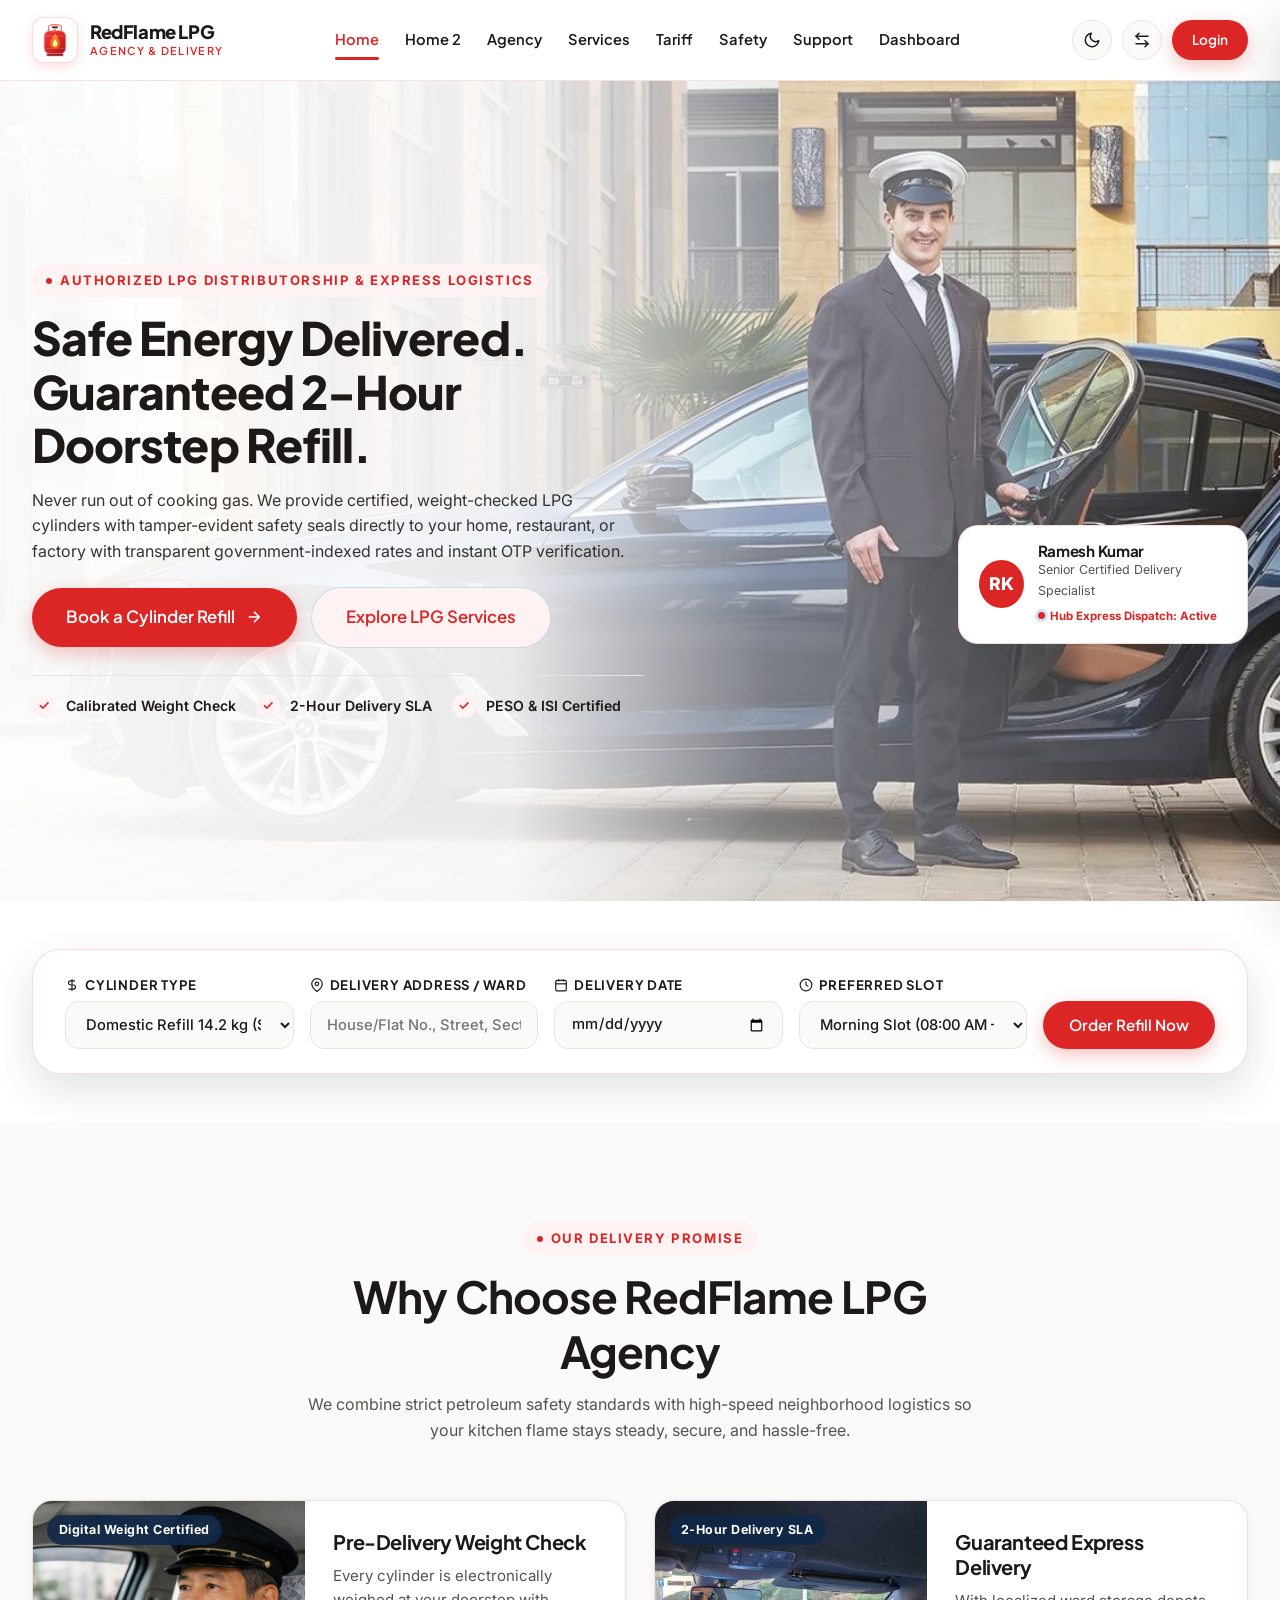
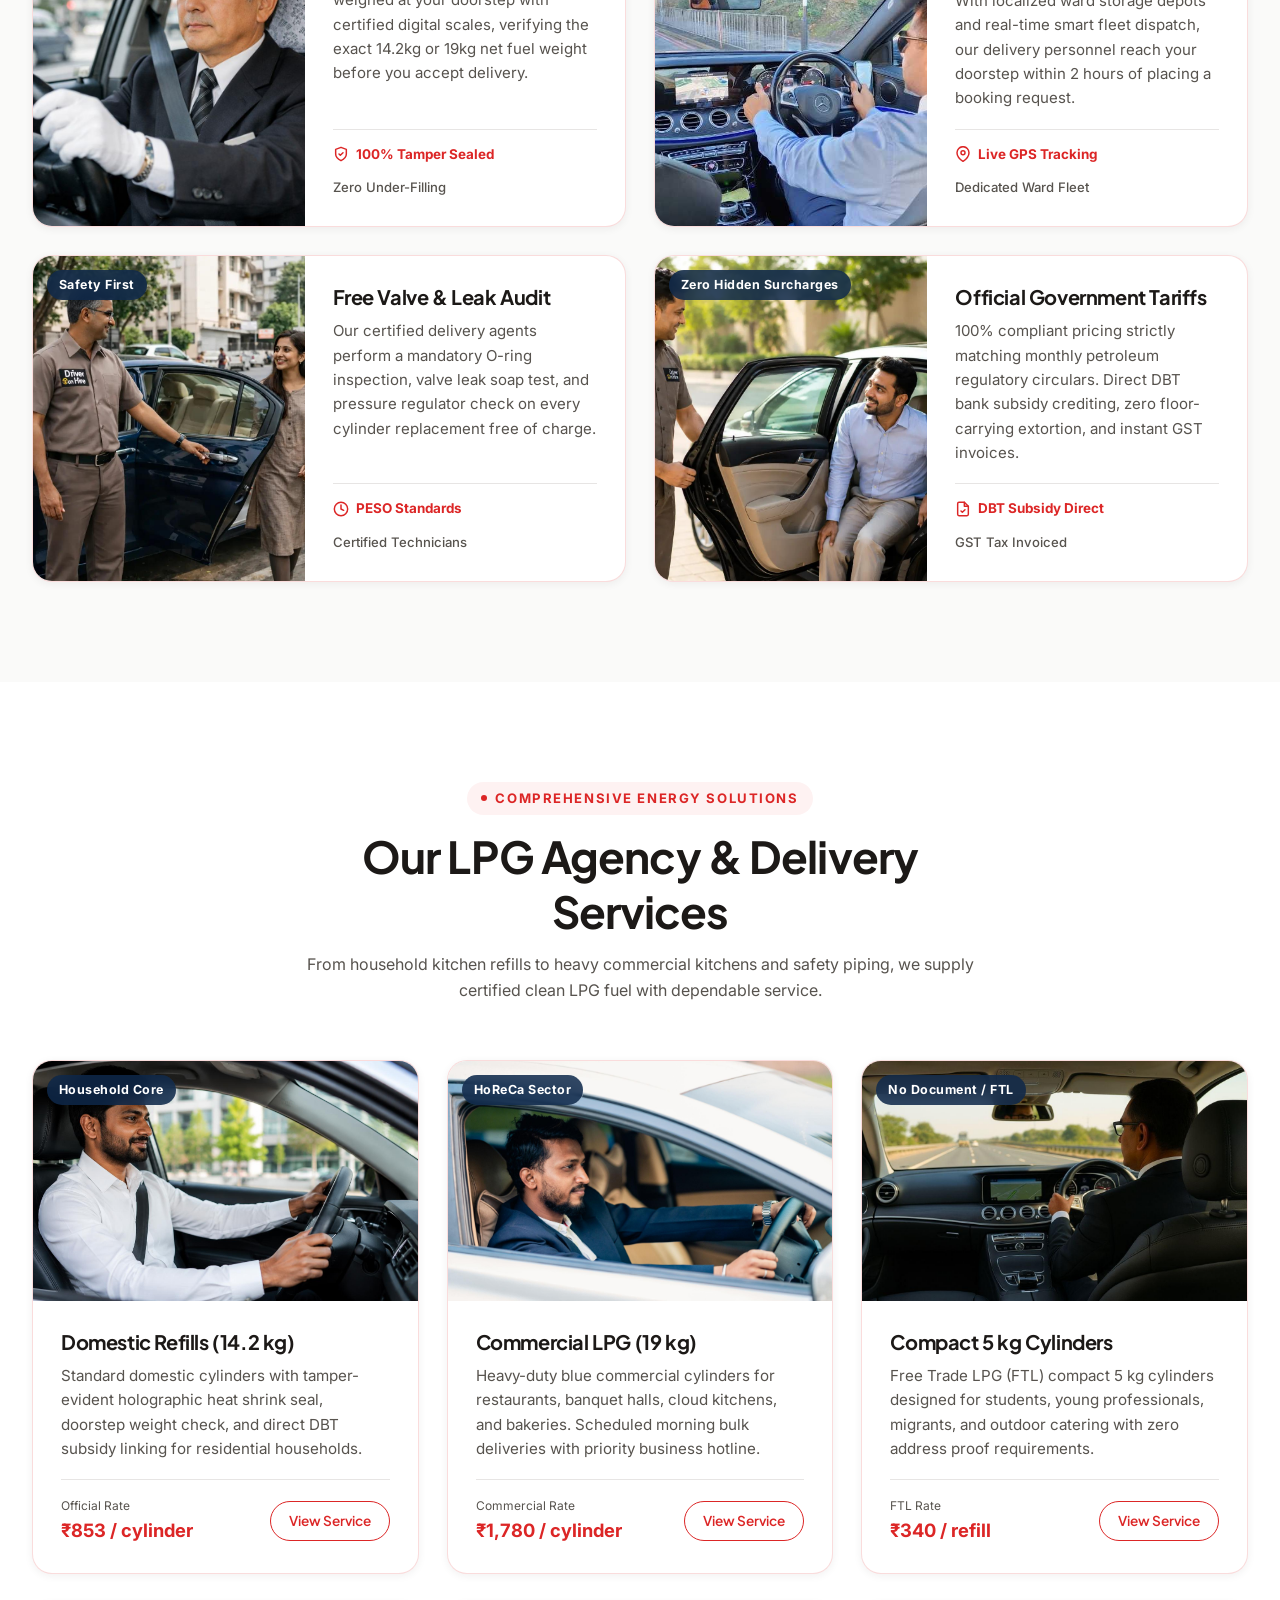
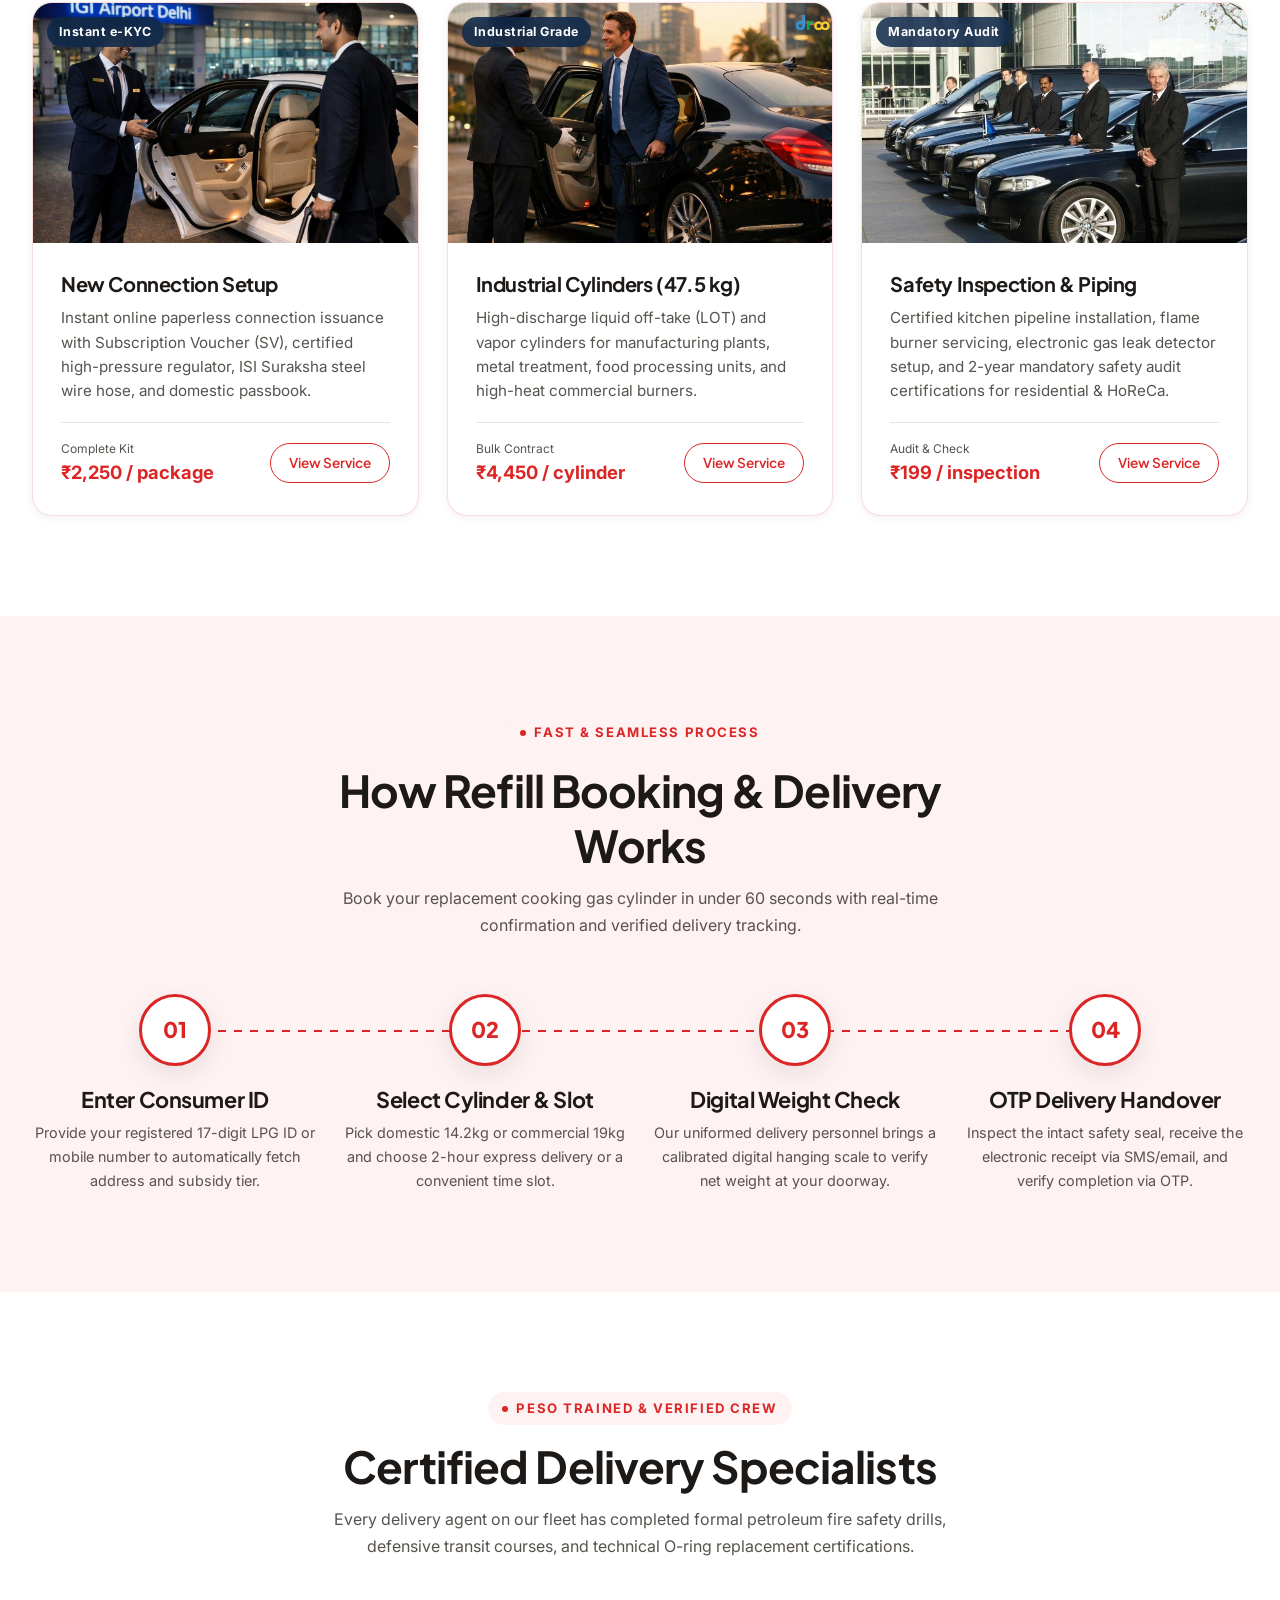
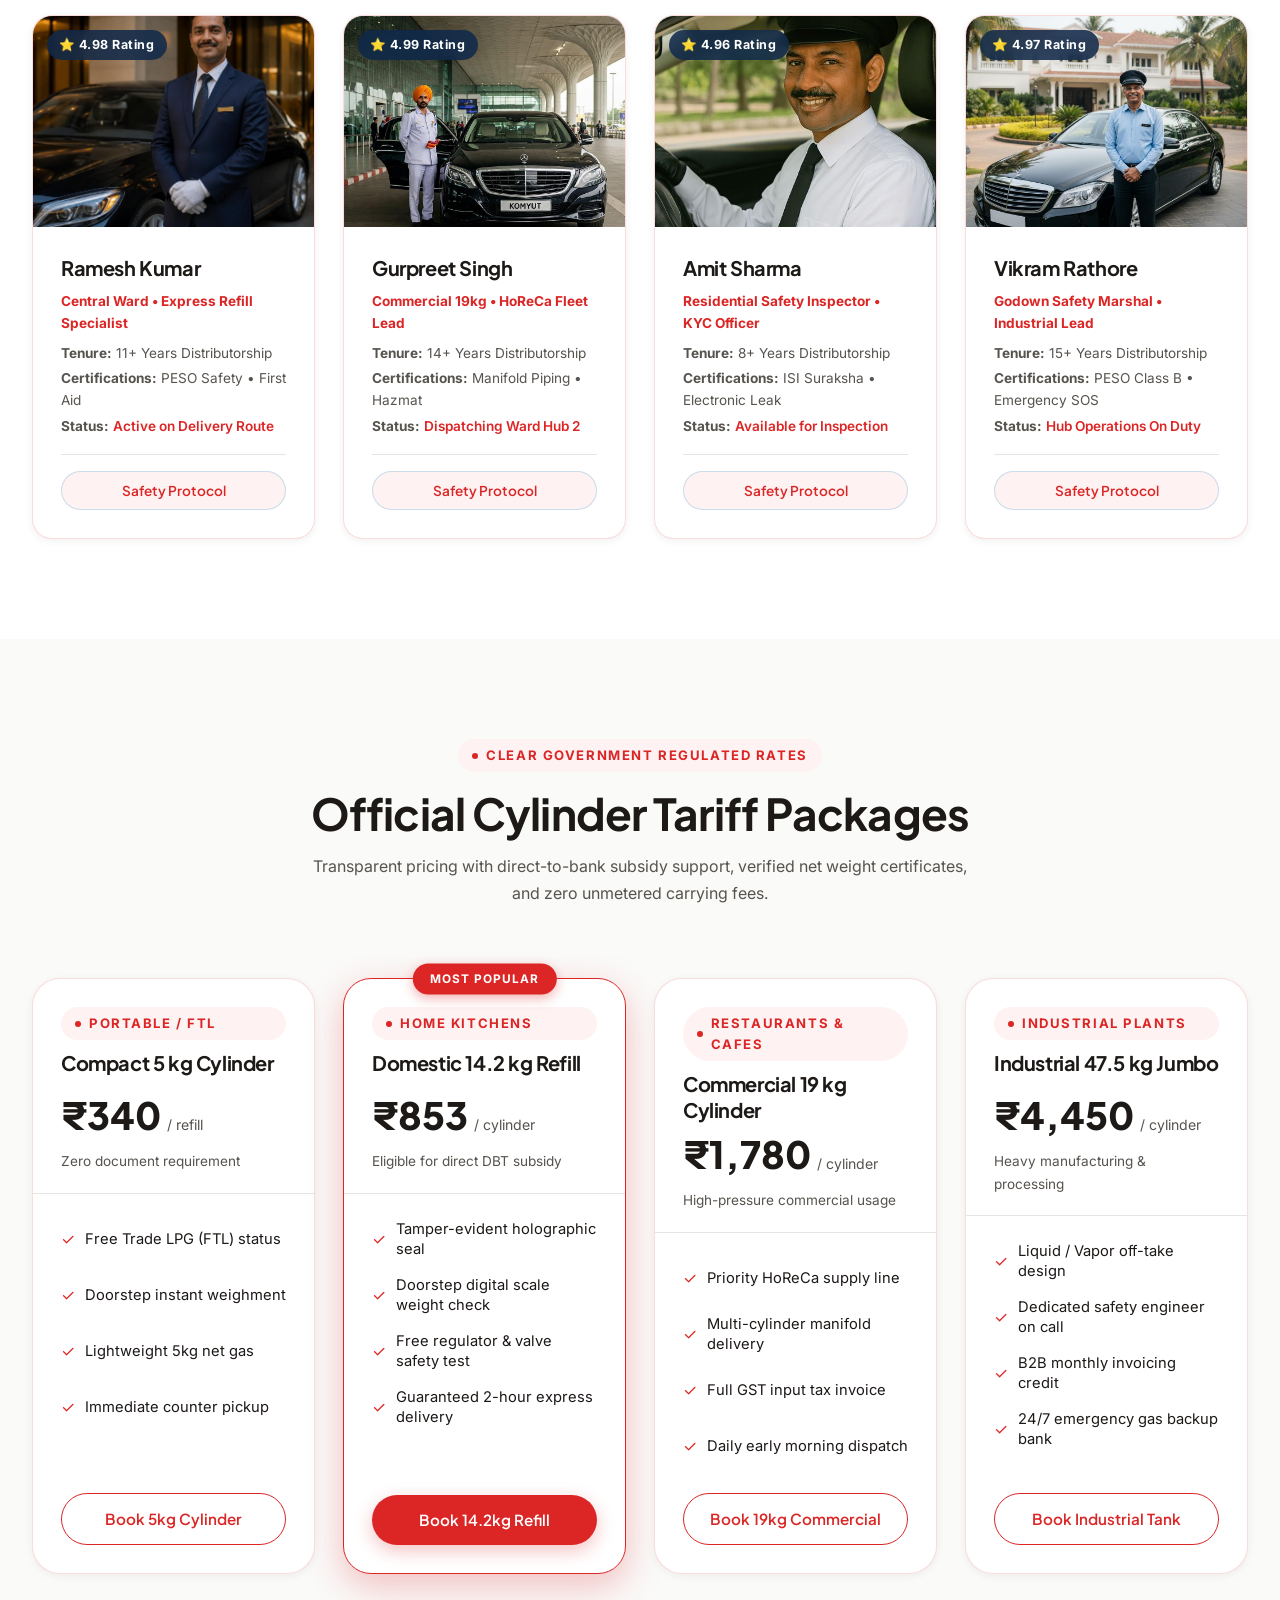
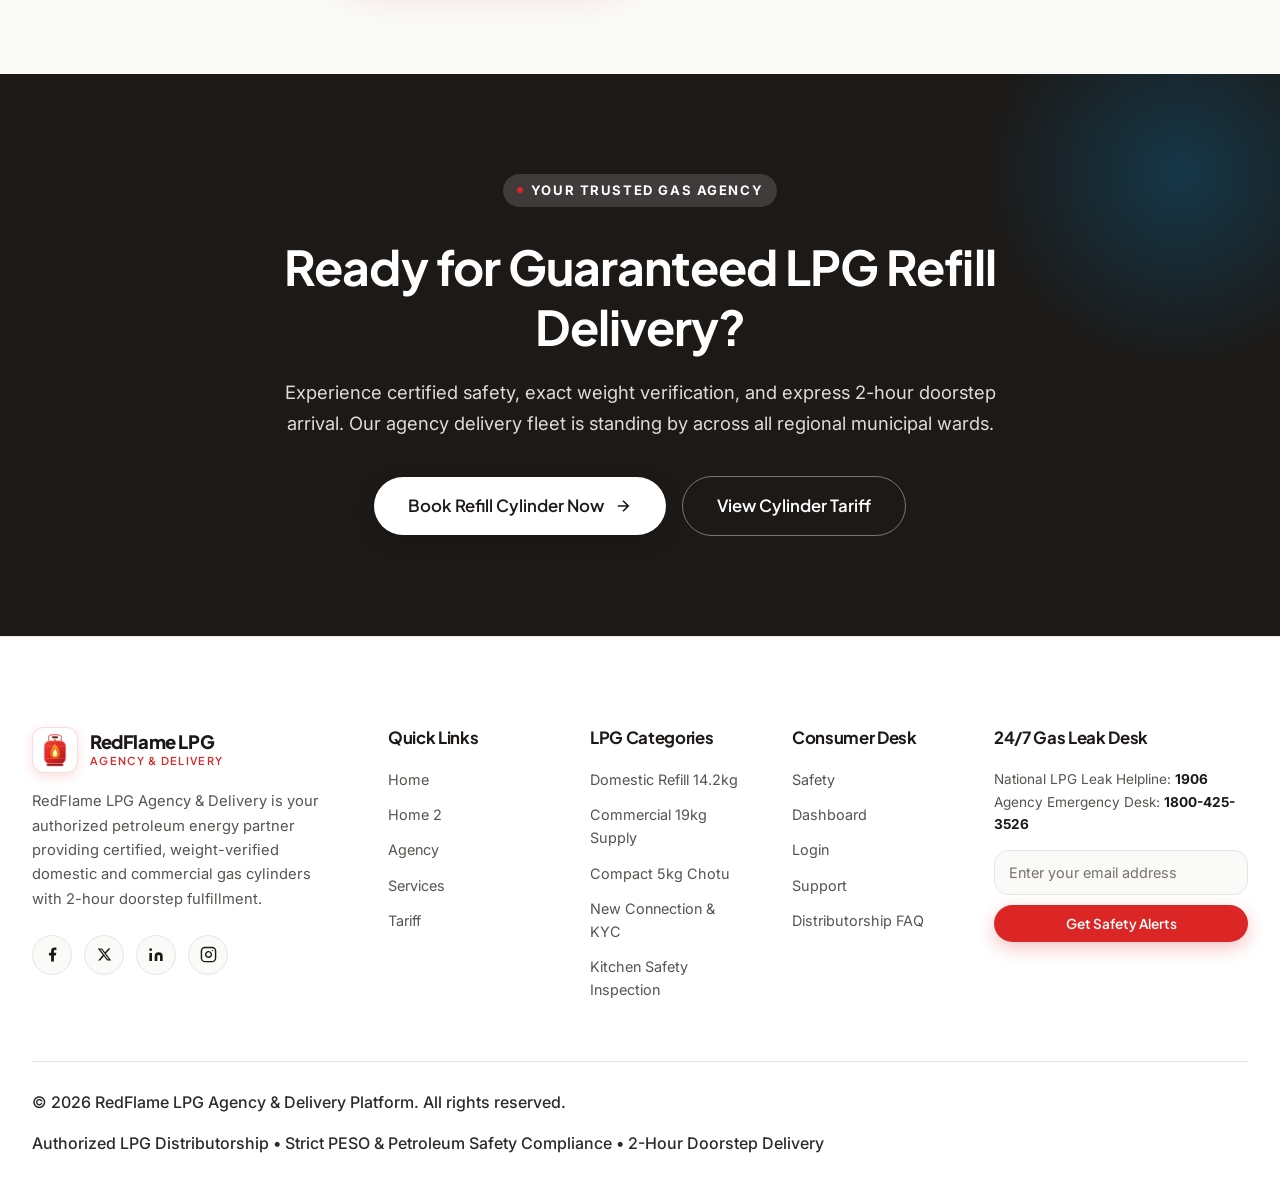
==== commit 65b37afb: "U" ====
--- a/index.html
+++ b/index.html
@@ -696,7 +696,7 @@
 
           <!-- Plan 2: Domestic 14.2kg (Popular) -->
           <div class="pricing-card featured reveal">
-            <span class="pricing-badge-popular pricing-badge-banner">Most Popular</span>
+            <span class="pricing-badge-popular">Most Popular</span>
             <div class="pricing-header">
               <span class="eyebrow" style="margin-block-end:6px;">Home Kitchens</span>
               <h3>Domestic 14.2 kg Refill</h3>
--- a/assets/css/style.css
+++ b/assets/css/style.css
@@ -325,13 +325,38 @@
 
 .btn-white {
   background-color: #FFFFFF;
-  color: var(--color-forest) !important;
+  color: #1C1917 !important;
   box-shadow: 0 6px 20px rgba(0, 0, 0, 0.12);
 }
 
 .btn-white:hover {
-  background-color: var(--color-soft-green);
+  background-color: #FEE2E2 !important;
+  color: #DC2626 !important;
   transform: translateY(-2px);
+  box-shadow: 0 8px 24px rgba(220, 38, 38, 0.25);
+}
+
+.btn-white:hover span,
+.btn-white:hover svg {
+  color: #DC2626 !important;
+}
+
+[data-theme="dark"] .btn-white {
+  background-color: #FFFFFF !important;
+  color: #1C1917 !important;
+  box-shadow: 0 6px 20px rgba(0, 0, 0, 0.4);
+}
+
+[data-theme="dark"] .btn-white:hover {
+  background-color: #FFFFFF !important;
+  color: #DC2626 !important;
+  transform: translateY(-2px);
+  box-shadow: 0 8px 26px rgba(248, 113, 113, 0.45);
+}
+
+[data-theme="dark"] .btn-white:hover span,
+[data-theme="dark"] .btn-white:hover svg {
+  color: #DC2626 !important;
 }
 
 .btn-sm {
@@ -456,11 +481,11 @@
 }
 
 .site-footer .brand-title {
-  color: #FFFFFF !important;
+  color: var(--heading-color) !important;
 }
 
 .site-footer .brand-subtitle {
-  color: var(--accent-flame) !important;
+  color: var(--accent-primary) !important;
 }
 
 /* Desktop Navigation (> 1024px) */
@@ -1373,7 +1398,7 @@
 /* ==========================================================================
    HOME 2 SPECIFIC SECTIONS (COMPLETELY DIFFERENT DESIGN)
    ========================================================================== */
-/* Section 01: Full-Width Cinematic Hero */
+/* Section 01: Full-Width Architectural Split Hero (Home 2) */
 .hero-home-2 {
   min-height: calc(100vh - 80px);
   min-height: calc(100dvh - 80px);
@@ -1384,42 +1409,214 @@
   background-position: center;
   background-repeat: no-repeat;
   color: #FFFFFF;
-  padding-block: clamp(24px, 4vh, 48px);
+  padding-block: clamp(40px, 6vh, 72px);
   overflow: hidden;
 }
 
 .hero-home-2-overlay {
   position: absolute;
   inset: 0;
-  background: linear-gradient(135deg, rgba(7, 15, 30, 0.92) 0%, rgba(11, 37, 69, 0.8) 60%, rgba(2, 132, 199, 0.62) 100%);
+  background: linear-gradient(125deg, rgba(18, 9, 9, 0.94) 0%, rgba(28, 16, 16, 0.86) 54%, rgba(153, 27, 27, 0.62) 100%);
   z-index: 1;
 }
 
 .hero-home-2 .container {
   position: relative;
   z-index: 2;
+  width: 100%;
+}
+
+.hero-home-2-grid {
+  display: grid;
+  grid-template-columns: 1.15fr 0.85fr;
+  gap: clamp(32px, 5vw, 60px);
+  align-items: center;
 }
 
 .hero-content-2 {
-  max-width: 780px;
-  margin-inline: auto;
-  text-align: center;
+  max-width: 640px;
+  text-align: start;
 }
 
 .hero-content-2 h1 {
   color: #FFFFFF;
-  font-size: clamp(2.1rem, 3.8vw, 3.35rem);
-  line-height: 1.16;
-  margin-block-end: clamp(12px, 1.8vh, 18px);
-  text-shadow: 0 4px 16px rgba(0, 0, 0, 0.35);
+  font-size: clamp(2.2rem, 4vw, 3.45rem);
+  line-height: 1.14;
+  letter-spacing: -0.02em;
+  margin-block-end: clamp(14px, 2vh, 20px);
+  text-shadow: 0 4px 18px rgba(0, 0, 0, 0.38);
 }
 
 .hero-content-2 .lead {
-  color: rgba(255, 255, 255, 0.92);
-  font-size: clamp(1rem, 1.3vw, 1.18rem);
-  max-width: 660px;
-  margin-inline: auto;
-  margin-block-end: clamp(20px, 2.8vh, 28px);
+  color: rgba(255, 255, 255, 0.9);
+  font-size: clamp(1rem, 1.25vw, 1.15rem);
+  line-height: 1.65;
+  max-width: 580px;
+  margin-block-end: clamp(24px, 3vh, 32px);
+}
+
+.hero-2-metrics {
+  display: grid;
+  grid-template-columns: repeat(3, minmax(0, 1fr));
+  gap: 14px;
+  margin-block-start: 28px;
+  padding-top: 24px;
+  border-top: 1px solid rgba(255, 255, 255, 0.16);
+}
+
+.hero-2-metric-item strong {
+  display: block;
+  font-family: var(--font-heading);
+  font-size: clamp(1.25rem, 2vw, 1.6rem);
+  font-weight: 800;
+  color: #FFFFFF;
+  line-height: 1.15;
+}
+
+.hero-2-metric-item span {
+  display: block;
+  font-size: 0.8rem;
+  color: rgba(255, 255, 255, 0.78);
+  margin-top: 4px;
+}
+
+.hero-2-glass-card {
+  background: rgba(24, 14, 14, 0.74);
+  backdrop-filter: blur(18px);
+  -webkit-backdrop-filter: blur(18px);
+  border: 1px solid rgba(255, 255, 255, 0.18);
+  border-radius: var(--radius-xl);
+  padding: clamp(22px, 3vw, 30px);
+  box-shadow: 0 24px 60px rgba(0, 0, 0, 0.45);
+  color: #FFFFFF;
+}
+
+.hero-2-card-head {
+  display: flex;
+  align-items: center;
+  justify-content: space-between;
+  gap: 12px;
+  padding-bottom: 16px;
+  border-bottom: 1px solid rgba(255, 255, 255, 0.14);
+  margin-bottom: 18px;
+}
+
+.hero-2-live-pill {
+  display: inline-flex;
+  align-items: center;
+  gap: 8px;
+  font-size: 0.78rem;
+  font-weight: 700;
+  letter-spacing: 0.04em;
+  text-transform: uppercase;
+  color: #FFFFFF;
+  background: rgba(220, 38, 38, 0.28);
+  border: 1px solid rgba(248, 113, 113, 0.45);
+  padding: 5px 12px;
+  border-radius: var(--radius-full);
+}
+
+.hero-2-live-dot {
+  width: 8px;
+  height: 8px;
+  border-radius: 50%;
+  background: #22C55E;
+  box-shadow: 0 0 0 4px rgba(34, 197, 94, 0.25);
+}
+
+.hero-2-spec-row {
+  display: grid;
+  grid-template-columns: repeat(2, 1fr);
+  gap: 12px;
+  margin-bottom: 18px;
+}
+
+.hero-2-spec-box {
+  background: rgba(255, 255, 255, 0.07);
+  border: 1px solid rgba(255, 255, 255, 0.12);
+  border-radius: var(--radius-md);
+  padding: 14px;
+}
+
+.hero-2-spec-box small {
+  display: block;
+  font-size: 0.72rem;
+  text-transform: uppercase;
+  letter-spacing: 0.06em;
+  color: rgba(255, 255, 255, 0.7);
+  margin-bottom: 4px;
+}
+
+.hero-2-spec-box strong {
+  font-family: var(--font-heading);
+  font-size: 1.05rem;
+  color: #FFFFFF;
+}
+
+.hero-2-checklist {
+  display: flex;
+  flex-direction: column;
+  gap: 10px;
+  margin-bottom: 20px;
+}
+
+.hero-2-check-item {
+  display: flex;
+  align-items: center;
+  gap: 10px;
+  font-size: 0.88rem;
+  color: rgba(255, 255, 255, 0.9);
+  background: rgba(255, 255, 255, 0.05);
+  padding: 10px 14px;
+  border-radius: var(--radius-sm);
+}
+
+.hero-2-check-badge {
+  width: 22px;
+  height: 22px;
+  border-radius: 50%;
+  background: var(--accent-primary);
+  color: #FFFFFF;
+  display: inline-flex;
+  align-items: center;
+  justify-content: center;
+  font-size: 0.72rem;
+  font-weight: 800;
+  flex-shrink: 0;
+}
+
+@media (max-width: 1024px) {
+  .hero-home-2-grid {
+    grid-template-columns: 1fr;
+    gap: 32px;
+  }
+  .hero-content-2 {
+    max-width: 720px;
+    margin-inline: auto;
+    text-align: center;
+  }
+  .hero-content-2 .lead {
+    margin-inline: auto;
+  }
+  .hero-content-2 .cta-btn-group {
+    justify-content: center !important;
+  }
+  .hero-2-glass-card {
+    max-width: 560px;
+    margin-inline: auto;
+    width: 100%;
+  }
+}
+
+@media (max-width: 520px) {
+  .hero-2-metrics {
+    grid-template-columns: 1fr;
+    gap: 12px;
+    text-align: center;
+  }
+  .hero-2-spec-row {
+    grid-template-columns: 1fr;
+  }
 }
 
 /* ==========================================================================
@@ -1429,11 +1626,14 @@
   position: relative;
   display: flex;
   align-items: center;
-  min-height: clamp(360px, 50vh, 480px);
-  padding-block: clamp(56px, 7vw, 88px);
+  justify-content: center;
+  height: 420px;
+  min-height: 420px;
+  box-sizing: border-box;
+  padding-block: 40px;
   background-color: var(--bg-primary);
   background-size: cover;
-  background-position: center 25%;
+  background-position: center;
   background-repeat: no-repeat;
   overflow: hidden;
   border-bottom: 1px solid var(--color-border);
@@ -1444,9 +1644,9 @@
   inset: 0;
   background: radial-gradient(
     ellipse at center,
-    rgba(255, 255, 255, 0.92) 0%,
-    rgba(247, 249, 252, 0.84) 55%,
-    rgba(237, 244, 255, 0.68) 100%
+    rgba(255, 255, 255, 0.93) 0%,
+    rgba(254, 242, 242, 0.88) 55%,
+    rgba(254, 226, 226, 0.72) 100%
   );
   z-index: 1;
   pointer-events: none;
@@ -1455,9 +1655,9 @@
 [data-theme="dark"] .page-hero-overlay {
   background: radial-gradient(
     ellipse at center,
-    rgba(11, 21, 34, 0.92) 0%,
-    rgba(11, 21, 34, 0.84) 58%,
-    rgba(15, 41, 74, 0.68) 100%
+    rgba(18, 9, 9, 0.94) 0%,
+    rgba(26, 14, 14, 0.88) 58%,
+    rgba(36, 19, 19, 0.75) 100%
   );
 }
 
@@ -1500,6 +1700,22 @@
   justify-content: center;
   gap: 16px;
   margin-block-start: 28px;
+}
+
+@media (max-width: 768px) {
+  .page-hero {
+    height: 380px;
+    min-height: 380px;
+    padding-block: 30px;
+  }
+}
+
+@media (max-width: 480px) {
+  .page-hero {
+    height: auto;
+    min-height: 340px;
+    padding-block: 36px 20px;
+  }
 }
 
 /* Section 02: Uniform 3-Column Service Grid (6 Cards) */
@@ -1692,7 +1908,7 @@
   background: var(--bg-card);
   border: 1.5px solid var(--color-card-border);
   border-radius: var(--radius-xl);
-  overflow: hidden;
+  overflow: visible;
   box-shadow: var(--shadow-sm);
   transition: var(--transition);
   display: flex;
@@ -1701,25 +1917,37 @@
   position: relative;
 }
 
+.pricing-card .pricing-media {
+  border-radius: calc(var(--radius-xl) - 2px) calc(var(--radius-xl) - 2px) 0 0;
+}
+
 .pricing-card.featured {
   border-color: var(--accent-primary);
   box-shadow: 0 12px 36px var(--accent-glow);
-  transform: scale(1.02);
+  transform: none;
 }
 
 .pricing-badge-popular {
   position: absolute;
-  top: 16px;
-  inset-inline-end: 16px;
+  top: 0;
+  left: 50%;
+  transform: translate(-50%, -50%);
   background: var(--accent-primary);
   color: #FFFFFF;
-  font-size: 0.75rem;
+  font-size: 0.74rem;
   font-weight: 700;
-  padding: 4px 12px;
+  padding: 6px 18px;
   border-radius: var(--radius-full);
   text-transform: uppercase;
   letter-spacing: 0.08em;
-  z-index: 2;
+  z-index: 5;
+  white-space: nowrap;
+  box-shadow: 0 4px 12px rgba(220, 38, 38, 0.35);
+}
+
+.grid-4:has(.pricing-card),
+.grid-2:has(.pricing-card) {
+  padding-top: 16px;
 }
 
 .pricing-badge-popular.pricing-badge-banner {
@@ -1749,8 +1977,23 @@
 }
 
 .pricing-header {
-  padding: 28px 28px 18px;
+  padding: 28px 28px 20px;
   border-bottom: 1px solid var(--color-border);
+  min-height: 200px;
+  display: flex;
+  flex-direction: column;
+}
+
+.pricing-header .eyebrow {
+  margin-block-end: 6px;
+  min-height: 20px;
+}
+
+.pricing-header h3 {
+  font-size: 1.25rem;
+  line-height: 1.3;
+  min-height: 34px;
+  margin-block: 4px 8px;
 }
 
 .pricing-media {
@@ -1770,7 +2013,8 @@
   display: flex;
   align-items: baseline;
   gap: 6px;
-  margin-block: 12px 6px;
+  min-height: 48px;
+  margin-block: 4px 6px;
 }
 
 .pricing-amount {
@@ -1778,6 +2022,7 @@
   font-size: 2.35rem;
   font-weight: 800;
   color: var(--heading-color);
+  line-height: 1;
 }
 
 .pricing-duration {
@@ -1785,6 +2030,13 @@
   color: var(--text-muted);
 }
 
+.pricing-header p {
+  min-height: 22px;
+  margin: 0;
+  font-size: 0.85rem;
+  color: var(--text-muted);
+}
+
 .pricing-features {
   padding: 24px 28px;
   display: flex;
@@ -1799,6 +2051,8 @@
   gap: 10px;
   font-size: 0.92rem;
   color: var(--text-main);
+  min-height: 44px;
+  line-height: 1.35;
 }
 
 .pricing-check {
@@ -1809,6 +2063,7 @@
 
 .pricing-cta-wrap {
   padding: 0 28px 28px;
+  margin-top: auto;
 }
 
 /* Pricing Comparison Table */
@@ -1880,6 +2135,87 @@
   display: flex;
   align-items: center;
   gap: 14px;
+}
+
+/* Home 2 Digital Refill Booking & Delivery Tracking Preview Stat Cards */
+.dash-preview-card .dash-stats-grid {
+  display: grid;
+  grid-template-columns: repeat(4, minmax(0, 1fr));
+  gap: 16px;
+  margin-top: 24px;
+  align-items: stretch;
+}
+
+.dash-preview-card .stat-card {
+  background: var(--bg-secondary);
+  border: 1px solid var(--color-border);
+  border-radius: var(--radius-lg);
+  padding: 20px;
+  display: flex;
+  align-items: center;
+  gap: 14px;
+  height: 100%;
+  box-sizing: border-box;
+  transition: var(--transition-fast);
+}
+
+.dash-preview-card .stat-card:hover {
+  border-color: var(--accent-primary);
+  box-shadow: var(--shadow-sm);
+}
+
+.dash-preview-card .stat-icon {
+  width: 46px;
+  height: 46px;
+  border-radius: var(--radius-md);
+  background: var(--color-soft-green);
+  color: var(--accent-primary);
+  border: 1px solid var(--color-card-border);
+  display: flex;
+  align-items: center;
+  justify-content: center;
+  flex-shrink: 0;
+}
+
+.dash-preview-card .stat-info {
+  flex: 1;
+  min-width: 0;
+  display: flex;
+  flex-direction: column;
+  justify-content: center;
+}
+
+.dash-preview-card .stat-info p {
+  font-size: 0.78rem !important;
+  text-transform: uppercase;
+  letter-spacing: 0.04em;
+  font-weight: 600;
+  color: var(--text-muted) !important;
+  margin: 0 0 6px 0 !important;
+  min-height: 20px;
+  line-height: 1.3;
+}
+
+.dash-preview-card .stat-info h4 {
+  font-size: clamp(1.1rem, 1.4vw, 1.32rem) !important;
+  font-weight: 800;
+  line-height: 1.25;
+  margin: 0 !important;
+  white-space: nowrap;
+  overflow: hidden;
+  text-overflow: ellipsis;
+}
+
+@media (max-width: 1024px) {
+  .dash-preview-card .dash-stats-grid {
+    grid-template-columns: repeat(2, minmax(0, 1fr));
+  }
+}
+
+@media (max-width: 600px) {
+  .dash-preview-card .dash-stats-grid {
+    grid-template-columns: minmax(0, 1fr);
+  }
 }
 
 .data-table {
@@ -2252,15 +2588,18 @@
 .auth-brand-link {
   text-decoration: none;
   text-align: start;
-  transition: opacity 0.2s ease, transform 0.2s ease;
+  transition: transform 0.2s ease;
 }
 
 .auth-brand-link:hover {
-  opacity: 0.9;
   transform: translateY(-1px);
 }
 
 .auth-brand-link:hover .brand-title {
+  color: var(--heading-color);
+}
+
+.auth-brand-link:hover .brand-subtitle {
   color: var(--accent-primary);
 }
 
@@ -2383,15 +2722,16 @@
 }
 
 /* ==========================================================================
-   FOOTER COMPONENT
+   FOOTER COMPONENT (Matches Site Header in Both Light & Dark Themes)
    ========================================================================== */
 .site-footer {
-  background-color: var(--color-forest);
-  color: #FFFFFF;
+  background-color: var(--header-bg);
+  color: var(--text-main);
   padding-block-start: clamp(60px, 8vw, 90px);
   padding-block-end: 32px;
   margin-top: auto;
-  border-top: 1px solid rgba(255, 255, 255, 0.1);
+  border-top: 1px solid var(--header-border);
+  transition: var(--transition);
 }
 
 .footer-grid {
@@ -2402,18 +2742,36 @@
 }
 
 .footer-col h5 {
-  color: #FFFFFF;
+  color: var(--heading-color);
   font-size: 1.05rem;
   margin-block-end: 20px;
 }
 
 .footer-desc {
-  color: rgba(255, 255, 255, 0.75);
+  color: var(--text-muted);
   font-size: 0.92rem;
   margin-block: 16px 24px;
   max-width: 320px;
 }
 
+.site-footer .footer-col p {
+  color: var(--text-muted) !important;
+}
+
+.site-footer .footer-col p strong {
+  color: var(--heading-color);
+}
+
+.site-footer .footer-col form input[type="email"] {
+  background: var(--bg-secondary) !important;
+  border: 1px solid var(--color-border) !important;
+  color: var(--text-main) !important;
+}
+
+.site-footer .footer-col form input[type="email"]::placeholder {
+  color: var(--text-light);
+}
+
 .footer-links {
   display: flex;
   flex-direction: column;
@@ -2421,13 +2779,13 @@
 }
 
 .footer-link {
-  color: rgba(255, 255, 255, 0.75);
+  color: var(--text-muted);
   font-size: 0.9rem;
   transition: var(--transition-fast);
 }
 
 .footer-link:hover {
-  color: #FFFFFF;
+  color: var(--accent-primary);
   padding-inline-start: 6px;
 }
 
@@ -2441,12 +2799,12 @@
   width: 40px;
   height: 40px;
   border-radius: 50%;
-  background: rgba(255, 255, 255, 0.10);
-  border: 1px solid rgba(255, 255, 255, 0.16);
+  background: var(--bg-secondary);
+  border: 1px solid var(--color-border);
   display: inline-flex;
   align-items: center;
   justify-content: center;
-  color: #FFFFFF;
+  color: var(--text-main);
   transition: var(--transition);
 }
 
@@ -2455,11 +2813,11 @@
 }
 
 .social-link:hover {
-  background: var(--color-fresh);
-  border-color: var(--color-fresh);
+  background: var(--accent-primary);
+  border-color: var(--accent-primary);
   color: #FFFFFF;
   transform: translateY(-4px) scale(1.06);
-  box-shadow: 0 8px 20px rgba(59, 130, 246, 0.35);
+  box-shadow: 0 8px 20px var(--accent-glow);
 }
 
 .social-link:hover svg {
@@ -2473,9 +2831,34 @@
   flex-wrap: wrap;
   gap: 16px;
   padding-block-start: 28px;
-  border-top: 1px solid rgba(255, 255, 255, 0.12);
-  color: rgba(255, 255, 255, 0.65);
-  font-size: 0.85rem;
+  border-top: 1px solid var(--color-border);
+  color: var(--text-main);
+  font-size: 0.88rem;
+}
+
+.site-footer .footer-bottom p,
+.footer-bottom p {
+  color: var(--text-main) !important;
+  opacity: 0.92;
+  font-weight: 500;
+  margin: 0;
+  line-height: 1.6;
+}
+
+[data-theme="dark"] .site-footer .footer-col p,
+[data-theme="dark"] .site-footer .footer-desc,
+[data-theme="dark"] .site-footer .footer-link {
+  color: rgba(255, 255, 255, 0.82) !important;
+}
+
+[data-theme="dark"] .site-footer .footer-link:hover {
+  color: #FFFFFF !important;
+}
+
+[data-theme="dark"] .site-footer .footer-bottom p,
+[data-theme="dark"] .footer-bottom p {
+  color: #FFFFFF !important;
+  opacity: 0.95;
 }
 
 /* ==========================================================================
@@ -2897,10 +3280,221 @@
   }
 }
 
-/* Footer Stacking & Centering: All Mobile + 768px Tablet View Alone (<= 768px) */
-@media (max-width: 768px) {
+/* ==========================================================================
+   ALIGNMENT UTILITIES FOR CARDS (HOME 2, AGENCY, SAFETY)
+   ========================================================================== */
+/* Journey cards horizontal alignment (Home 2) */
+.journey-cards-grid {
+  display: grid;
+  grid-template-columns: repeat(4, 1fr);
+  gap: 20px;
+}
+
+.journey-cards-grid .premium-card {
+  display: flex;
+  flex-direction: column;
+  align-items: center;
+  text-align: center;
+  height: 100%;
+  padding: 24px;
+}
+
+.journey-cards-grid .journey-icon-wrap {
+  width: 62px;
+  height: 62px;
+  border-radius: 50%;
+  background: var(--color-soft-green);
+  color: var(--accent-primary);
+  border: 1px solid var(--color-card-border);
+  display: flex;
+  align-items: center;
+  justify-content: center;
+  margin: 0 auto 18px;
+  flex-shrink: 0;
+}
+
+.journey-cards-grid h4 {
+  font-size: 1.08rem;
+  line-height: 1.35;
+  min-height: 48px;
+  display: flex;
+  align-items: center;
+  justify-content: center;
+  text-align: center;
+  margin-block-end: 10px;
+  width: 100%;
+}
+
+.journey-cards-grid p {
+  font-size: 0.88rem;
+  color: var(--text-muted);
+  line-height: 1.55;
+  min-height: 64px;
+  display: flex;
+  align-items: flex-start;
+  justify-content: center;
+  text-align: center;
+  margin: 0;
+  width: 100%;
+}
+
+/* Agency Why Stands Apart cards horizontal alignment */
+.agency-why-grid .premium-card {
+  display: flex;
+  flex-direction: column;
+  height: 100%;
+}
+
+.agency-why-grid .card-img-wrap {
+  aspect-ratio: 16 / 10;
+  height: 180px;
+  width: 100%;
+  flex-shrink: 0;
+}
+
+.agency-why-grid .card-body {
+  display: flex;
+  flex-direction: column;
+  flex: 1;
+  padding: 24px;
+}
+
+.agency-why-grid .card-title {
+  font-size: 1.22rem;
+  line-height: 1.3;
+  min-height: 54px;
+  display: flex;
+  align-items: flex-start;
+  margin-block-end: 10px;
+}
+
+.agency-why-grid .card-desc {
+  font-size: 0.92rem;
+  line-height: 1.6;
+  min-height: 84px;
+  margin-block-end: 16px;
+  color: var(--text-muted);
+}
+
+.agency-why-grid .card-footer {
+  margin-top: auto;
+  min-height: 48px;
+  display: flex;
+  align-items: center;
+  justify-content: space-between;
+  padding-block-start: 14px;
+  border-top: 1px solid var(--color-border);
+}
+
+/* Safety 4 Statutory Pillars cards horizontal alignment & left-aligned icons */
+.safety-pillars-grid .premium-card {
+  display: flex;
+  flex-direction: column;
+  height: 100%;
+  padding: 28px;
+  text-align: left;
+}
+
+.safety-pillars-grid .pillar-icon-wrap {
+  width: 56px;
+  height: 56px;
+  border-radius: var(--radius-md);
+  background: var(--color-soft-green);
+  color: var(--accent-primary);
+  border: 1px solid var(--color-card-border);
+  display: flex;
+  align-items: center;
+  justify-content: center;
+  margin: 0 0 20px 0 !important;
+  align-self: flex-start;
+  flex-shrink: 0;
+}
+
+.safety-pillars-grid .card-title {
+  font-size: 1.2rem;
+  line-height: 1.3;
+  min-height: 56px;
+  display: flex;
+  align-items: flex-start;
+  text-align: left;
+  margin-block-end: 12px;
+}
+
+.safety-pillars-grid .card-desc {
+  font-size: 0.92rem;
+  line-height: 1.6;
+  min-height: 96px;
+  text-align: left;
+  color: var(--text-muted);
+  margin: 0;
+}
+
+/* ==========================================================================
+   FOOTER RESPONSIVE: TABLET 2*2 DESIGN (768PX) & MOBILE STACKED (<=480PX)
+   ========================================================================== */
+/* Tablet View (min-width: 481px and max-width: 1024px): 2*2 Footer Design */
+@media (min-width: 481px) and (max-width: 1024px) {
   .site-footer .footer-grid {
-    grid-template-columns: minmax(0, 1fr);
+    grid-template-columns: repeat(2, 1fr) !important;
+    gap: 40px 32px !important;
+    justify-items: start !important;
+    text-align: left !important;
+  }
+
+  .site-footer .footer-col {
+    width: 100% !important;
+    max-width: 100% !important;
+    display: flex;
+    flex-direction: column;
+    align-items: flex-start !important;
+    text-align: left !important;
+  }
+
+  .site-footer .footer-col:first-child {
+    grid-column: span 2 !important;
+  }
+
+  .site-footer .brand-logo {
+    justify-content: flex-start !important;
+    margin-inline: 0 !important;
+  }
+
+  .site-footer .footer-desc {
+    margin-inline: 0 !important;
+    text-align: left !important;
+    max-width: 480px;
+  }
+
+  .site-footer .social-links {
+    justify-content: flex-start !important;
+  }
+
+  .site-footer .footer-links {
+    align-items: flex-start !important;
+  }
+
+  .site-footer .footer-col form {
+    width: 100% !important;
+    max-width: 320px !important;
+    align-items: flex-start !important;
+  }
+
+  .site-footer .footer-col form input[type="email"] {
+    width: 100% !important;
+    text-align: left !important;
+  }
+
+  .site-footer .footer-col form .btn {
+    width: 100% !important;
+    max-width: 320px !important;
+    margin-inline: 0 !important;
+  }
+}
+
+/* Mobile View (max-width: 480px, including 368px): Stacked Footer */
+@media (max-width: 480px) {
+  .site-footer .footer-grid {
+    grid-template-columns: minmax(0, 1fr) !important;
     gap: 32px;
     justify-items: center;
     text-align: center;
@@ -3284,7 +3878,7 @@
 }
 
 [dir="rtl"] .hero-home-2-overlay {
-  background: linear-gradient(225deg, rgba(7, 15, 30, 0.92) 0%, rgba(11, 37, 69, 0.8) 60%, rgba(2, 132, 199, 0.62) 100%);
+  background: linear-gradient(235deg, rgba(18, 9, 9, 0.94) 0%, rgba(28, 16, 16, 0.86) 54%, rgba(153, 27, 27, 0.62) 100%);
 }
 
 /* Animation Reveal Helpers */
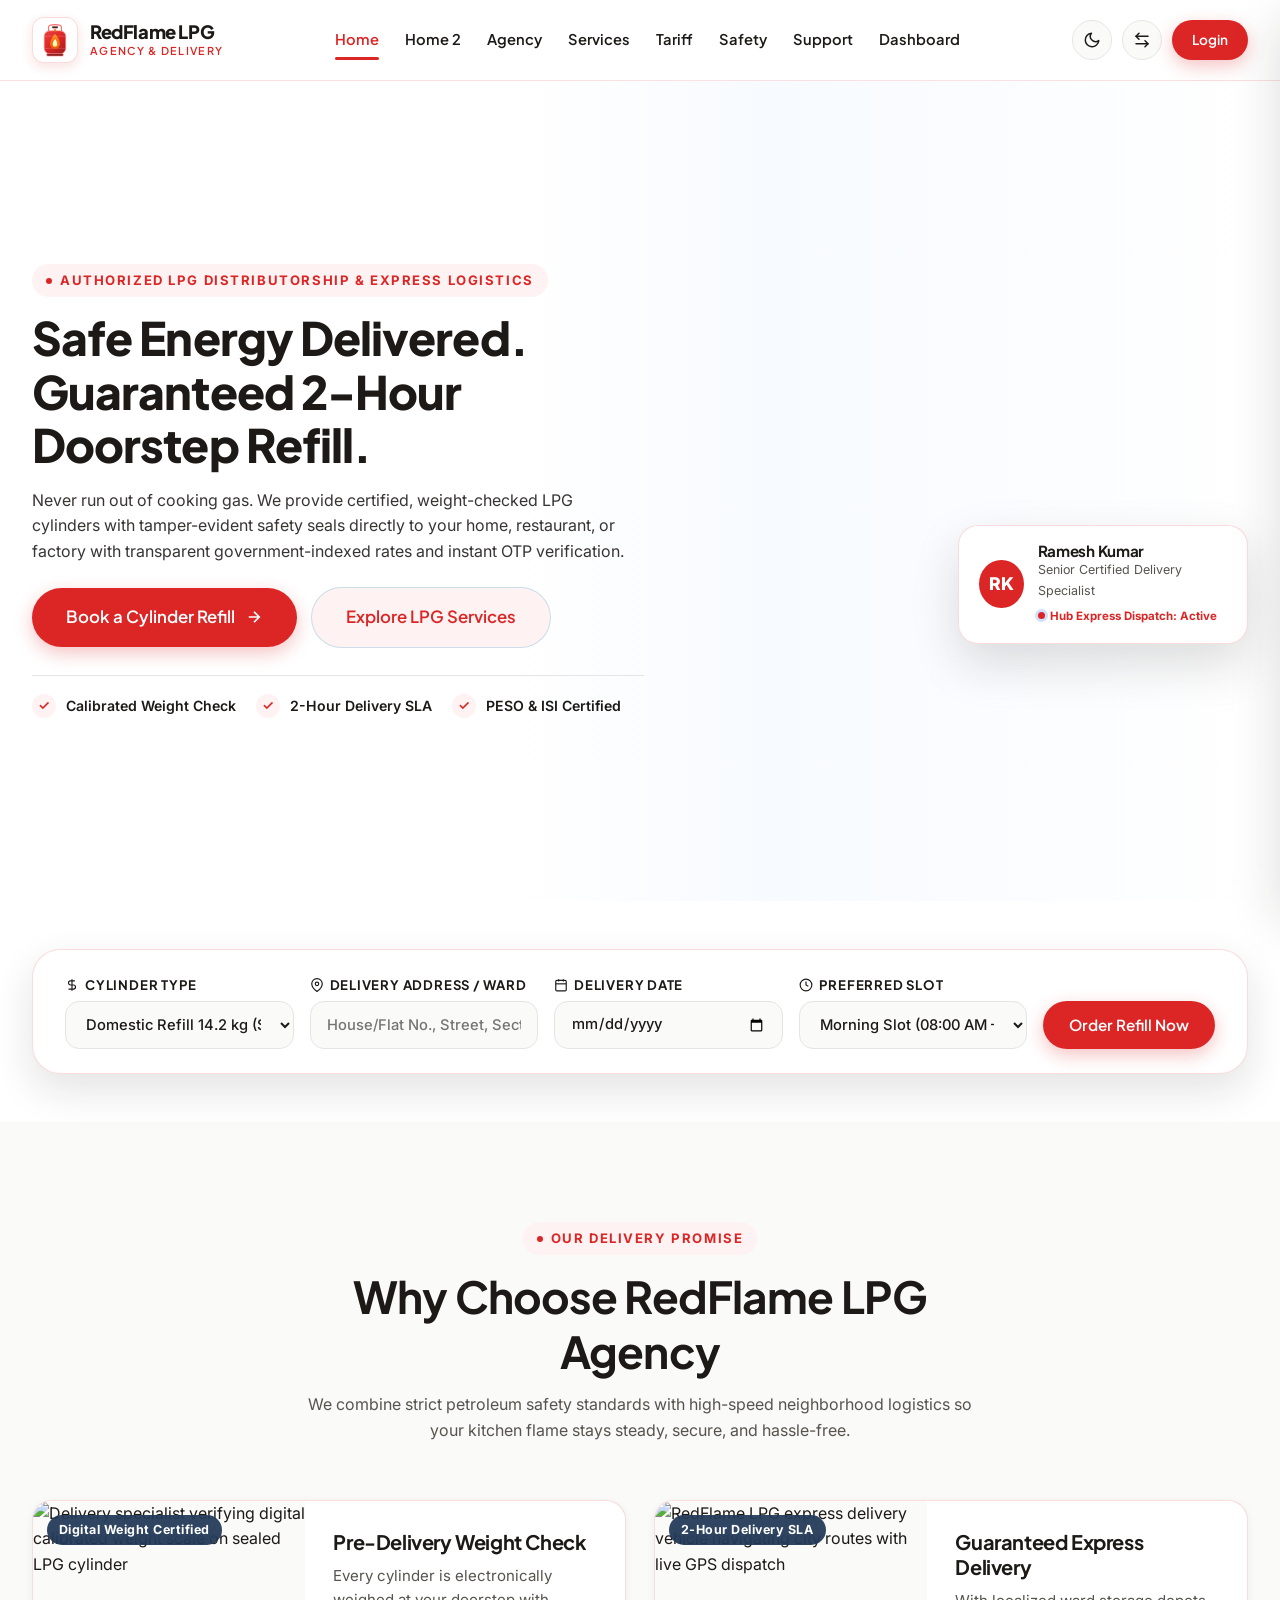
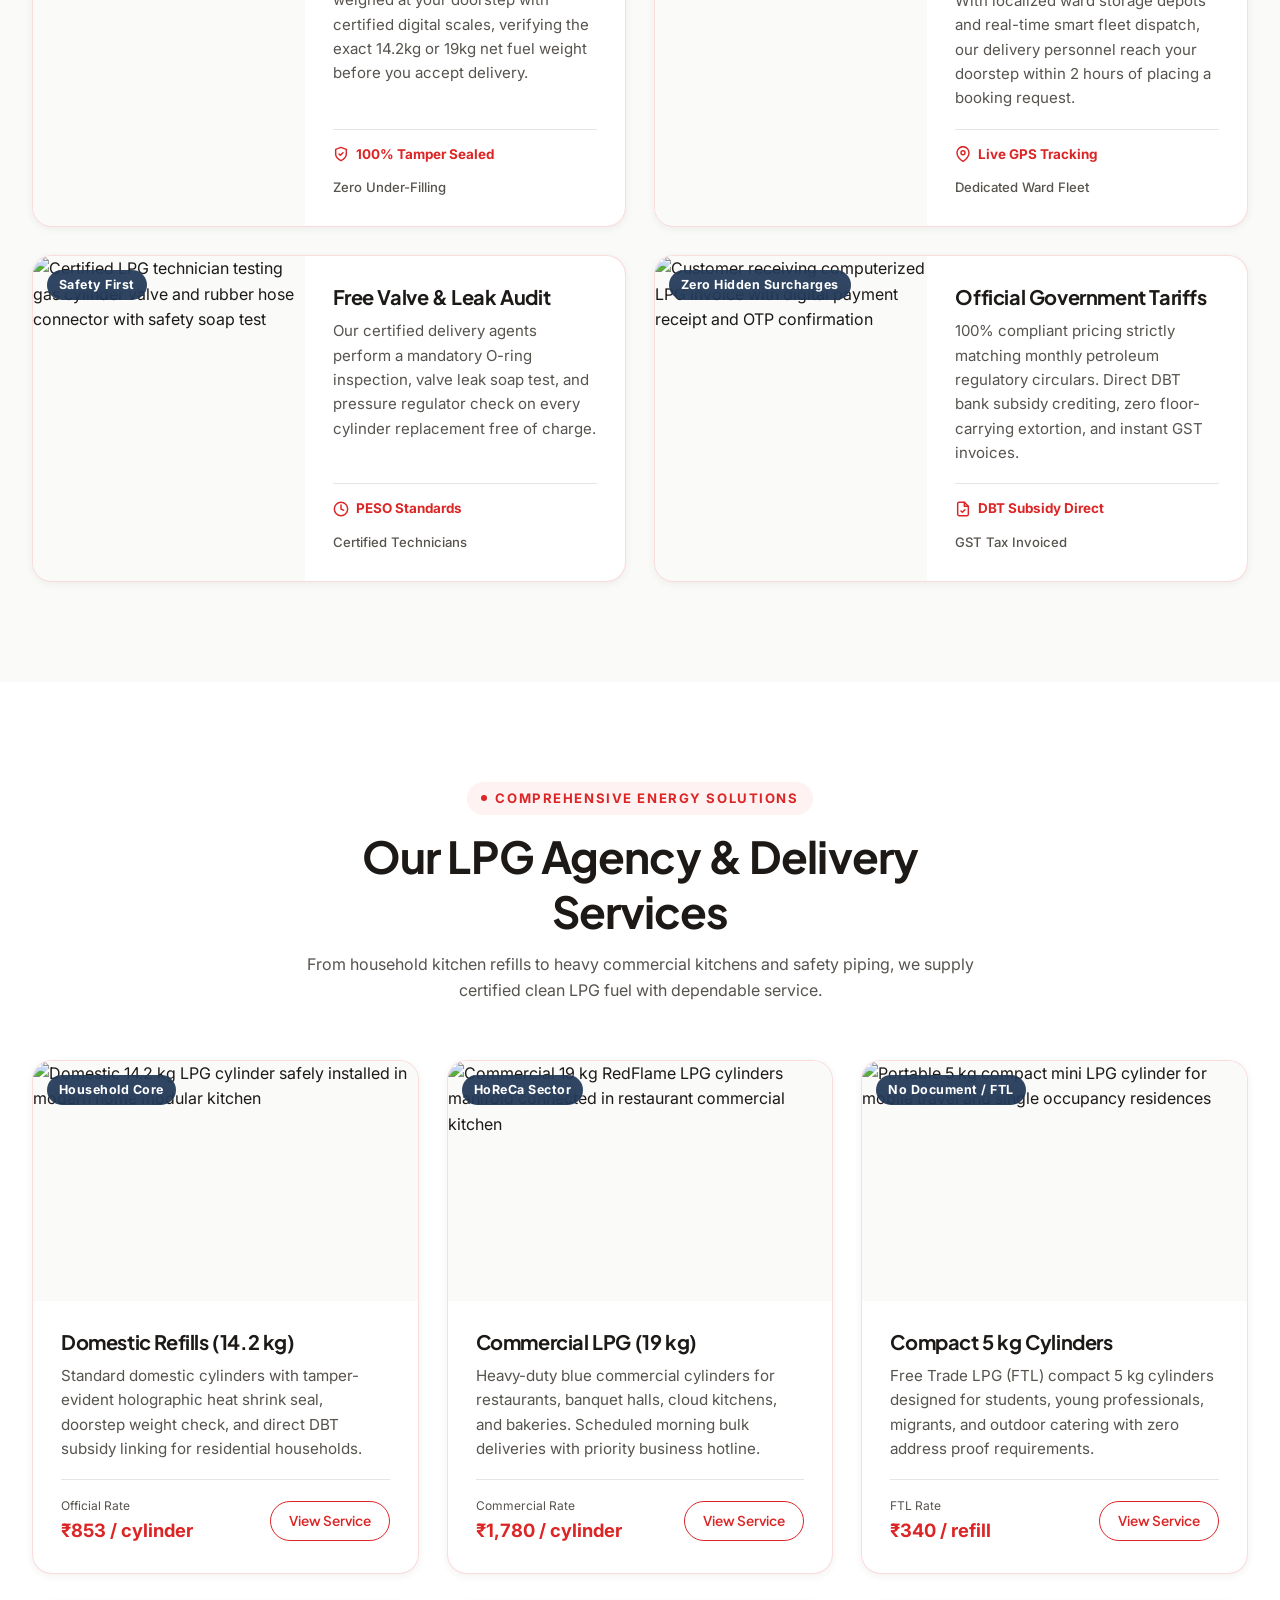
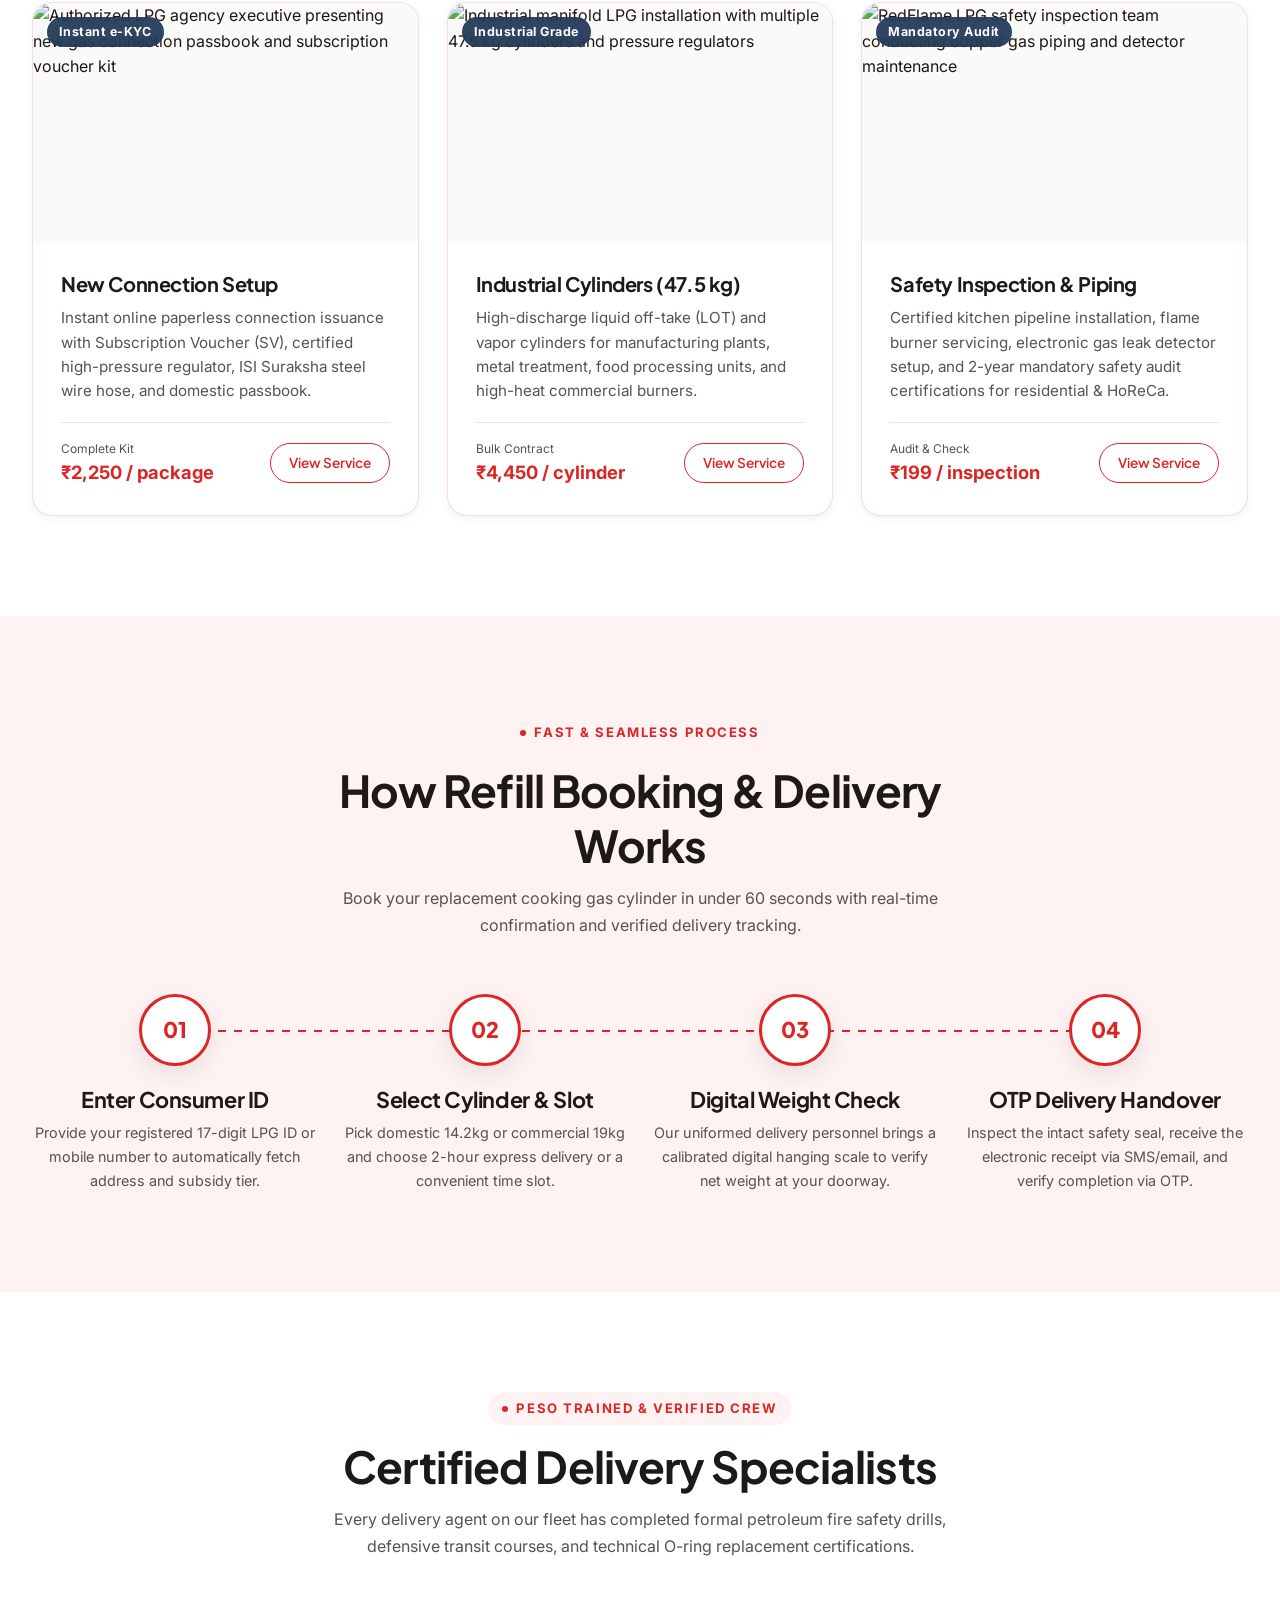
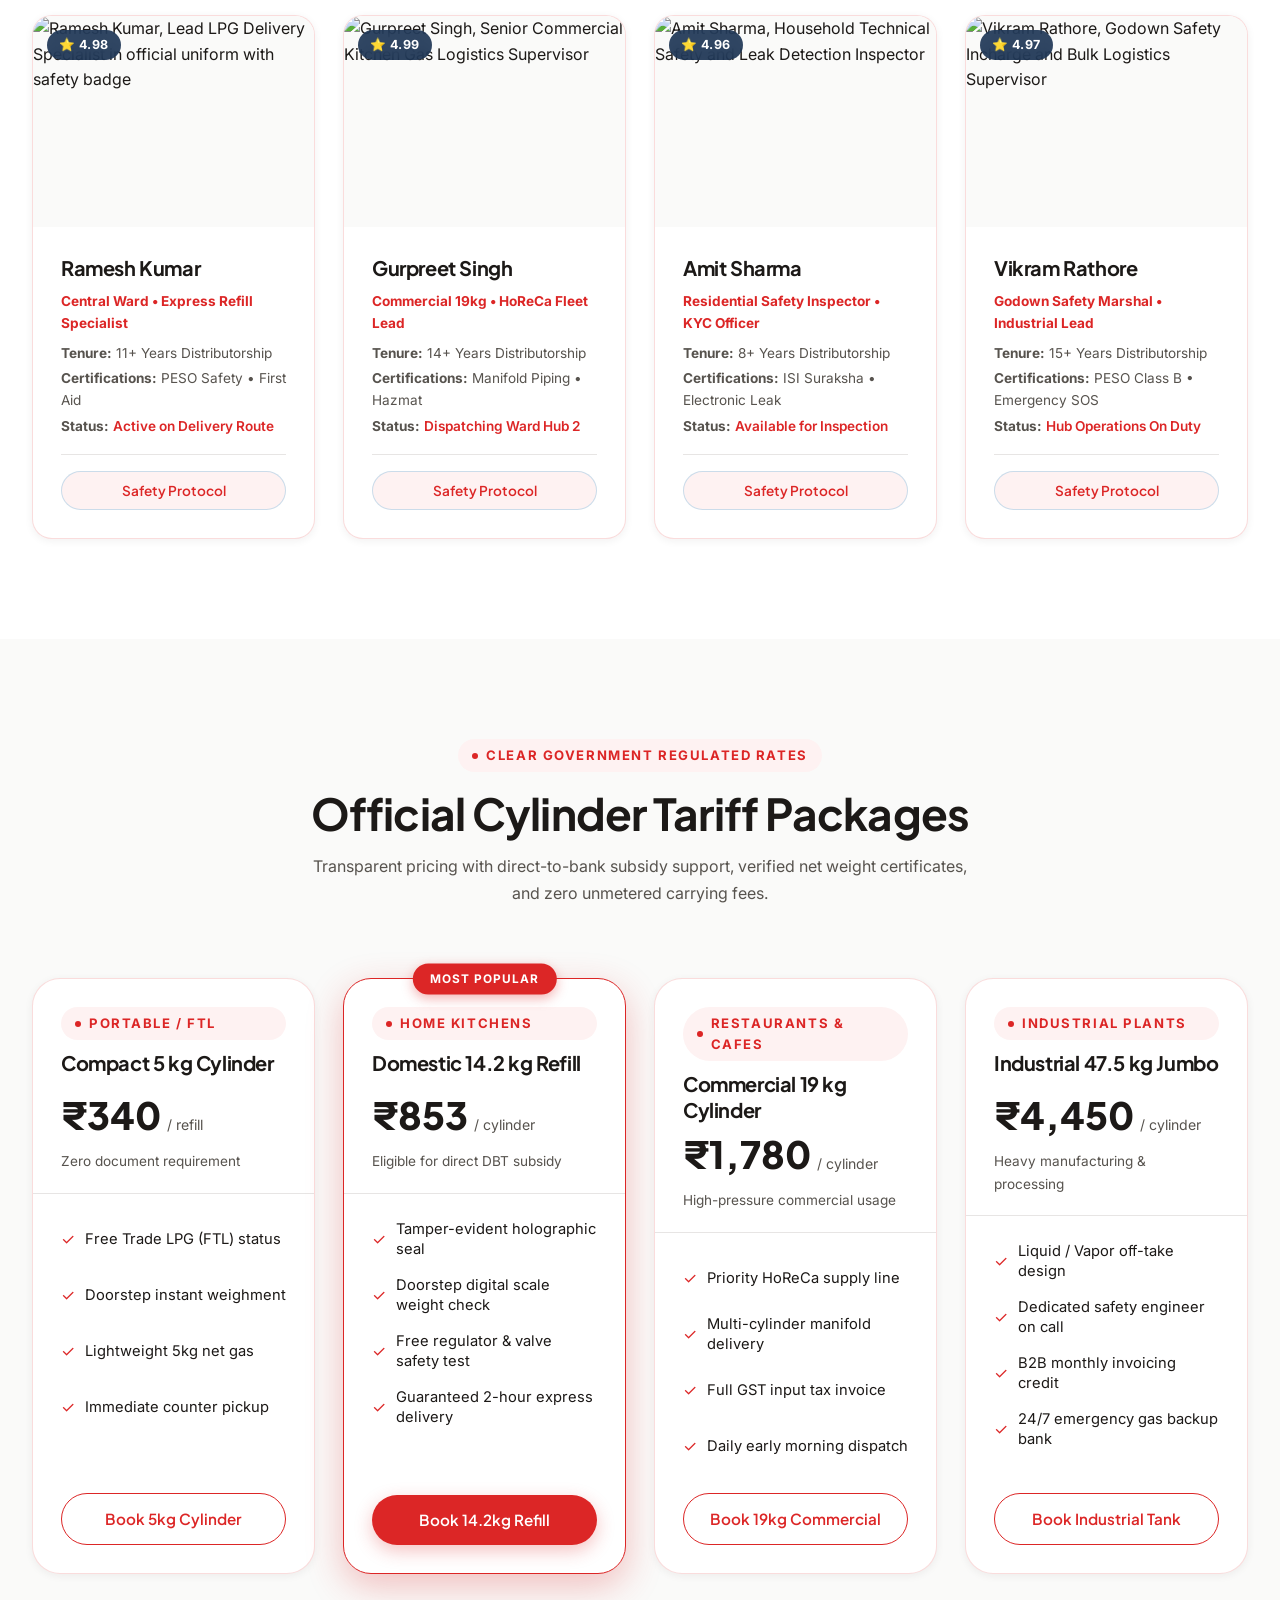
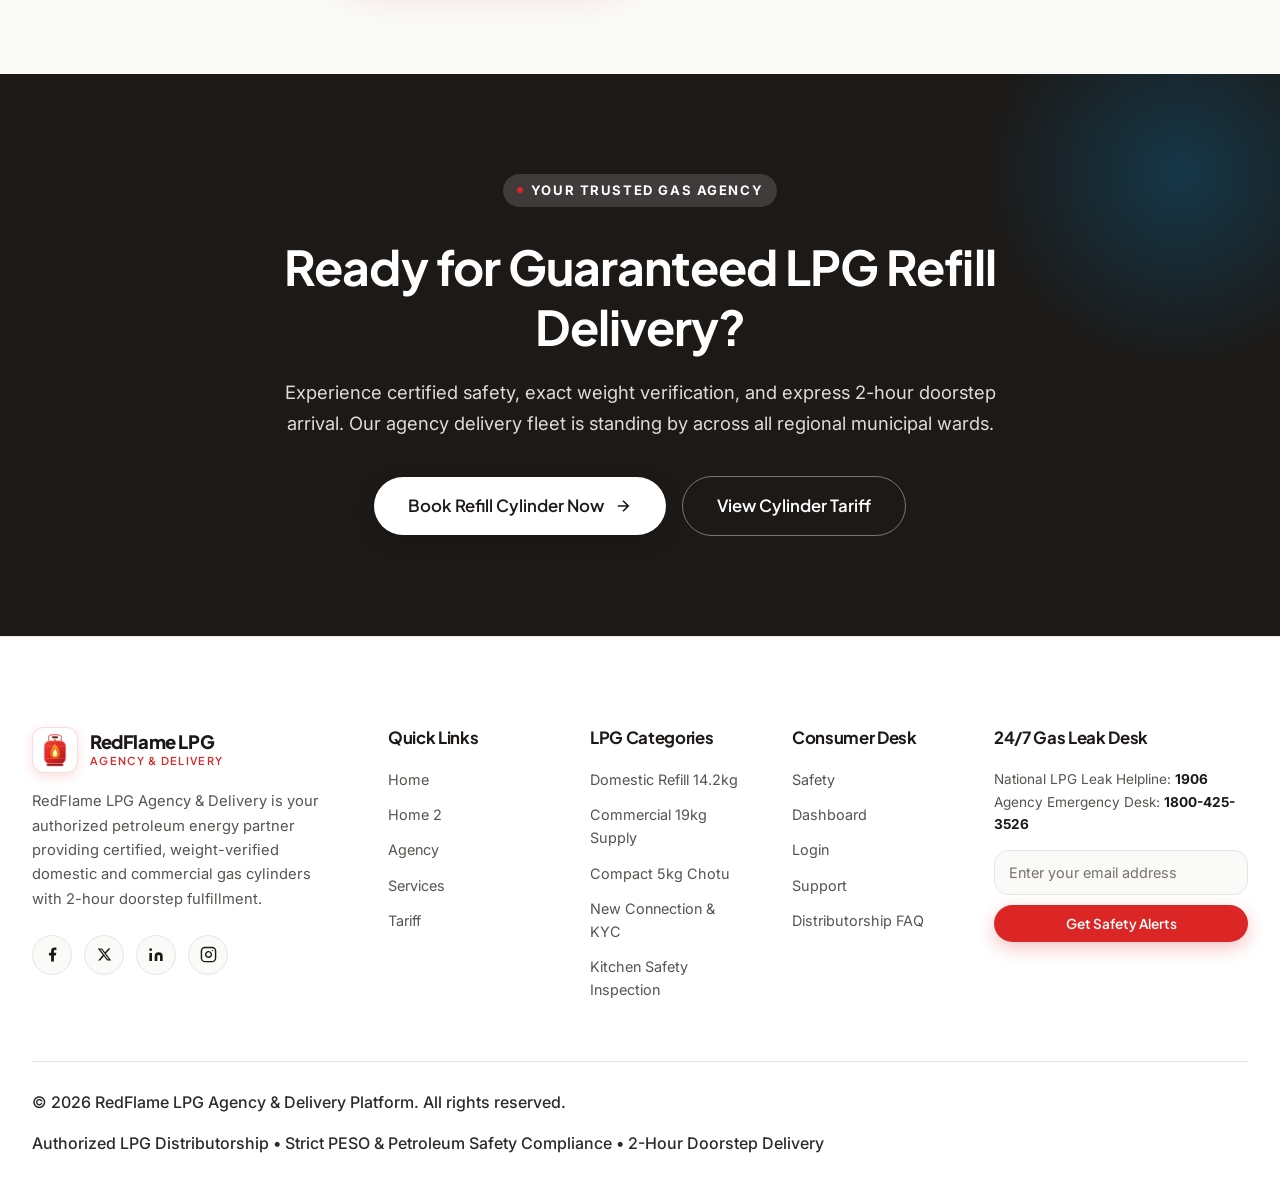
==== commit 96dc0ac5: "U" ====
--- a/index.html
+++ b/index.html
@@ -182,7 +182,7 @@
          SECTION 01 — CINEMATIC HERO WITH DELIVERY PROMISE & LIVE DISPATCH
          Image: images/image-1.png
          ========================================================================== -->
-    <section class="section hero-home-1" style="background-image: url('images/image-1.png');">
+    <section class="section hero-home-1" style="background-image: url('https://i.gadgets360cdn.com/large/hp_gas_how_to_book_main_1763558385605.png');">
       <div class="hero-home-1-overlay"></div>
       <div class="container">
         <div class="hero-grid-1">
@@ -313,7 +313,7 @@
           <!-- Card 1: Weight-Checked Sealed Cylinders -->
           <article class="premium-card why-choose-card reveal">
             <div class="why-choose-media">
-              <img src="images/image-19.png" alt="Delivery specialist verifying digital calibrated weight scale on sealed LPG cylinder" width="1200" height="800">
+              <img src="https://m.media-amazon.com/images/I/61J7ufQUgjL.jpg" alt="Delivery specialist verifying digital calibrated weight scale on sealed LPG cylinder" width="1200" height="800">
               <span class="card-badge">Digital Weight Certified</span>
             </div>
             <div class="why-choose-content">
@@ -332,7 +332,7 @@
           <!-- Card 2: 2-Hour Express Delivery -->
           <article class="premium-card why-choose-card reveal">
             <div class="why-choose-media">
-              <img src="images/image-14.png" alt="RedFlame LPG express delivery vehicle navigating city routes with live GPS dispatch" width="1000" height="562">
+              <img src="https://www.livemint.com/lm-img/img/2026/07/27/1600x900/logo/Screenshot_2026-07-27_162010_1785149432639_1785149440063_8db485b7-0ad5-436f-9b2f-673a9e463c24.png" alt="RedFlame LPG express delivery vehicle navigating city routes with live GPS dispatch" width="1000" height="562">
               <span class="card-badge">2-Hour Delivery SLA</span>
             </div>
             <div class="why-choose-content">
@@ -351,7 +351,7 @@
           <!-- Card 3: Free Mandatory Safety Inspection -->
           <article class="premium-card why-choose-card reveal">
             <div class="why-choose-media">
-              <img src="images/image-24.png" alt="Certified LPG technician testing gas cylinder valve and rubber hose connector with safety soap test" width="1536" height="1024">
+              <img src="https://lpgcylinder.com/wp-content/uploads/2026/05/lpg-leak-check-soapy-water.png" alt="Certified LPG technician testing gas cylinder valve and rubber hose connector with safety soap test" width="1536" height="1024">
               <span class="card-badge">Safety First</span>
             </div>
             <div class="why-choose-content">
@@ -370,7 +370,7 @@
           <!-- Card 4: Transparent Pricing & Subsidy Support -->
           <article class="premium-card why-choose-card reveal">
             <div class="why-choose-media">
-              <img src="images/image-25.png" alt="Customer receiving computerized LPG invoice with digital payment receipt and OTP confirmation" width="1536" height="1024">
+              <img src="https://billmitra.online/public/outerassets/assets/img/Images/LPG.jpg" alt="Customer receiving computerized LPG invoice with digital payment receipt and OTP confirmation" width="1536" height="1024">
               <span class="card-badge">Zero Hidden Surcharges</span>
             </div>
             <div class="why-choose-content">
@@ -405,7 +405,7 @@
           <!-- Service 1: Domestic 14.2kg Refill -->
           <div class="premium-card reveal">
             <div class="card-img-wrap">
-              <img src="images/image-3.png" alt="Domestic 14.2 kg LPG cylinder safely installed in modern home modular kitchen" width="1807" height="870">
+              <img src="https://m.media-amazon.com/images/I/61IFEDW-aUL.jpg" alt="Domestic 14.2 kg LPG cylinder safely installed in modern home modular kitchen" width="1807" height="870">
               <span class="card-badge">Household Core</span>
             </div>
             <div class="card-body">
@@ -424,7 +424,7 @@
           <!-- Service 2: Commercial Cylinders 19kg -->
           <div class="premium-card reveal">
             <div class="card-img-wrap">
-              <img src="images/image-9.png" alt="Commercial 19 kg RedFlame LPG cylinders manifold connected in restaurant commercial kitchen" width="2048" height="1362">
+              <img src="https://5.imimg.com/data5/SELLER/Default/2023/4/300359771/CK/SE/HK/15743631/lpg-manifold-system-service.webp" alt="Commercial 19 kg RedFlame LPG cylinders manifold connected in restaurant commercial kitchen" width="2048" height="1362">
               <span class="card-badge">HoReCa Sector</span>
             </div>
             <div class="card-body">
@@ -443,7 +443,7 @@
           <!-- Service 3: Compact 5kg Chotu Refill -->
           <div class="premium-card reveal">
             <div class="card-img-wrap">
-              <img src="images/image-6.png" alt="Portable 5 kg compact mini LPG cylinder for mobile travel and single occupancy residences" width="1200" height="730">
+              <img src="https://faritha.com/cdn/shop/files/PhotoRoom-20230905-235122.png?v=1706864336&width=1920" alt="Portable 5 kg compact mini LPG cylinder for mobile travel and single occupancy residences" width="1200" height="730">
               <span class="card-badge">No Document / FTL</span>
             </div>
             <div class="card-body">
@@ -462,7 +462,7 @@
           <!-- Service 4: New Gas Connection Setup -->
           <div class="premium-card reveal">
             <div class="card-img-wrap">
-              <img src="images/image-2.png" alt="Authorized LPG agency executive presenting new gas connection passbook and subscription voucher kit" width="1200" height="900">
+              <img src="https://img.etimg.com/thumb/msid-134593357,width-640,height-480,imgsize-90898,resizemode-4/who-needs-to-complete-biometric-aadhaar-authentication-for-lpg-subsidy.jpg" alt="Authorized LPG agency executive presenting new gas connection passbook and subscription voucher kit" width="1200" height="900">
               <span class="card-badge">Instant e-KYC</span>
             </div>
             <div class="card-body">
@@ -481,7 +481,7 @@
           <!-- Service 5: Industrial High-Pressure Bulk -->
           <div class="premium-card reveal">
             <div class="card-img-wrap">
-              <img src="images/image-4.png" alt="Industrial manifold LPG installation with multiple 47.5 kg cylinders and pressure regulators" width="1536" height="864">
+              <img src="https://5.imimg.com/data5/SELLER/Default/2024/10/459974959/EI/MS/NX/49247785/lpg-47-5-kg-cylinder-manifold.jpg" alt="Industrial manifold LPG installation with multiple 47.5 kg cylinders and pressure regulators" width="1536" height="864">
               <span class="card-badge">Industrial Grade</span>
             </div>
             <div class="card-body">
@@ -500,7 +500,7 @@
           <!-- Service 6: Safety Audits & Pipeline Service -->
           <div class="premium-card reveal">
             <div class="card-img-wrap">
-              <img src="images/image-36.png" alt="RedFlame LPG safety inspection team conducting copper gas piping and detector maintenance" width="750" height="500">
+              <img src="https://sparrowrms.in/sparrow-rms/wp-content/uploads/2026/05/fire-engineering.webp" alt="RedFlame LPG safety inspection team conducting copper gas piping and detector maintenance" width="750" height="500">
               <span class="card-badge">Mandatory Audit</span>
             </div>
             <div class="card-body">
@@ -579,8 +579,8 @@
           <!-- Agent 1 -->
           <div class="premium-card reveal">
             <div class="card-img-wrap portrait-aspect">
-              <img src="images/image-7.png" alt="Ramesh Kumar, Lead LPG Delivery Specialist in official uniform with safety badge" width="1200" height="1200">
-              <span class="card-badge">⭐ 4.98 Rating</span>
+              <img src="https://media.istockphoto.com/id/1636023306/photo/portrait-of-young-hispanic-businessman-inside-office-boss-in-business-suit-smiling-and.jpg?s=612x612&w=0&k=20&c=3aC2P0heBBWlaVdFq6P711W3TMw7Lqgb5Wru6xwH8_w=" alt="Ramesh Kumar, Lead LPG Delivery Specialist in official uniform with safety badge" width="1200" height="1200">
+              <span class="card-badge">⭐ 4.98</span>
             </div>
             <div class="card-body">
               <h3 class="card-title">Ramesh Kumar</h3>
@@ -599,8 +599,8 @@
           <!-- Agent 2 -->
           <div class="premium-card reveal">
             <div class="card-img-wrap portrait-aspect">
-              <img src="images/image-5.png" alt="Gurpreet Singh, Senior Commercial Kitchen Gas Logistics Supervisor" width="980" height="980">
-              <span class="card-badge">⭐ 4.99 Rating</span>
+              <img src="https://img.magnific.com/free-photo/cheerful-indian-businessman-smiling-closeup-portrait-jobs-career-campaign_53876-129417.jpg?semt=ais_hybrid&w=740&q=80" alt="Gurpreet Singh, Senior Commercial Kitchen Gas Logistics Supervisor" width="980" height="980">
+              <span class="card-badge">⭐ 4.99</span>
             </div>
             <div class="card-body">
               <h3 class="card-title">Gurpreet Singh</h3>
@@ -619,8 +619,8 @@
           <!-- Agent 3 -->
           <div class="premium-card reveal">
             <div class="card-img-wrap portrait-aspect">
-              <img src="images/image-23.png" alt="Amit Sharma, Household Technical Safety and Leak Detection Inspector" width="500" height="500">
-              <span class="card-badge">⭐ 4.96 Rating</span>
+              <img src="https://media.istockphoto.com/id/2218333130/photo/confident-businessman-smiling-in-a-casual-suit-and-glasses-indoors.jpg?s=612x612&w=0&k=20&c=55XTe0b4HfkJfq_yq_ksnl9xYWKRUCgmPMdwcssWOL0=" alt="Amit Sharma, Household Technical Safety and Leak Detection Inspector" width="500" height="500">
+              <span class="card-badge">⭐ 4.96</span>
             </div>
             <div class="card-body">
               <h3 class="card-title">Amit Sharma</h3>
@@ -639,8 +639,8 @@
           <!-- Agent 4 -->
           <div class="premium-card reveal">
             <div class="card-img-wrap portrait-aspect">
-              <img src="images/image-63.png" alt="Vikram Rathore, Godown Safety Incharge and Bulk Logistics Supervisor" width="1024" height="1024">
-              <span class="card-badge">⭐ 4.97 Rating</span>
+              <img src="https://t3.ftcdn.net/jpg/02/48/15/86/360_F_248158608_0ErNeAWWx6GZVDCg66jNRoPGEhHCSpaJ.jpg" alt="Vikram Rathore, Godown Safety Incharge and Bulk Logistics Supervisor" width="1024" height="1024">
+              <span class="card-badge">⭐ 4.97</span>
             </div>
             <div class="card-body">
               <h3 class="card-title">Vikram Rathore</h3>
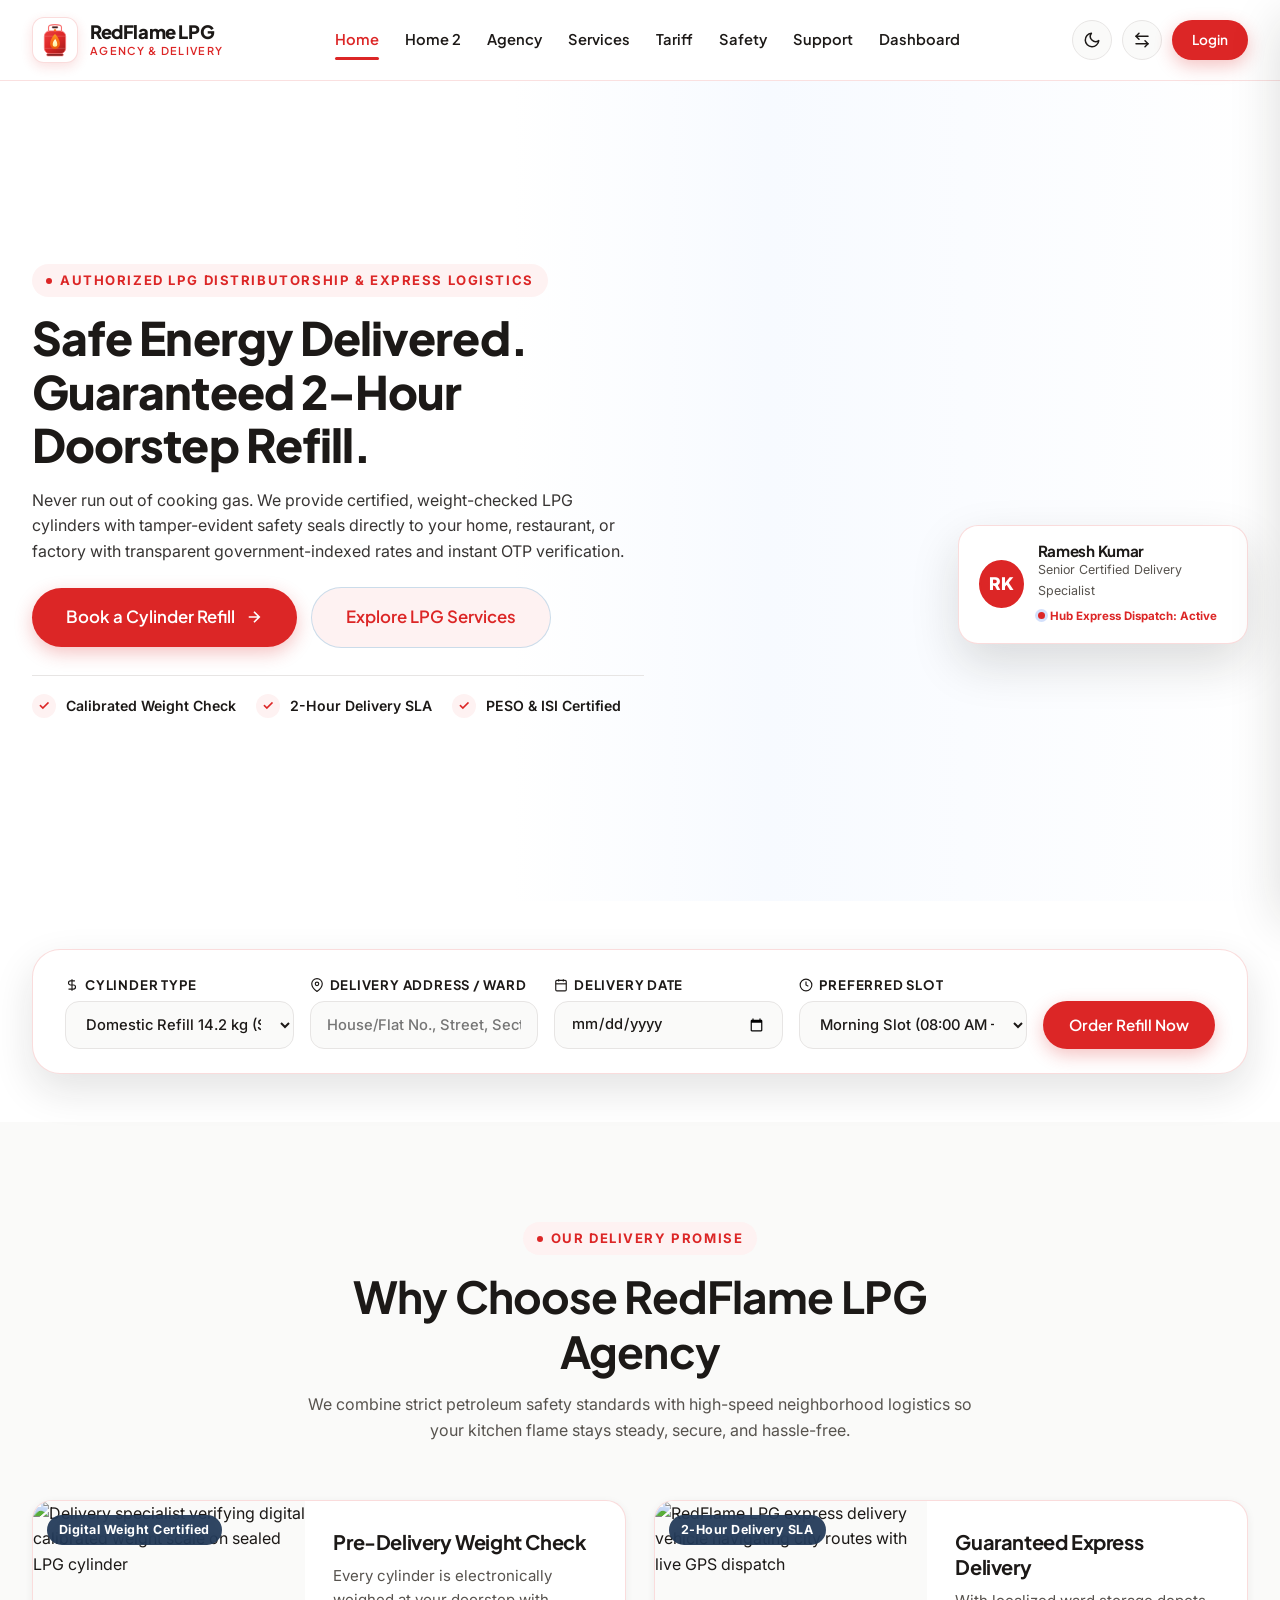
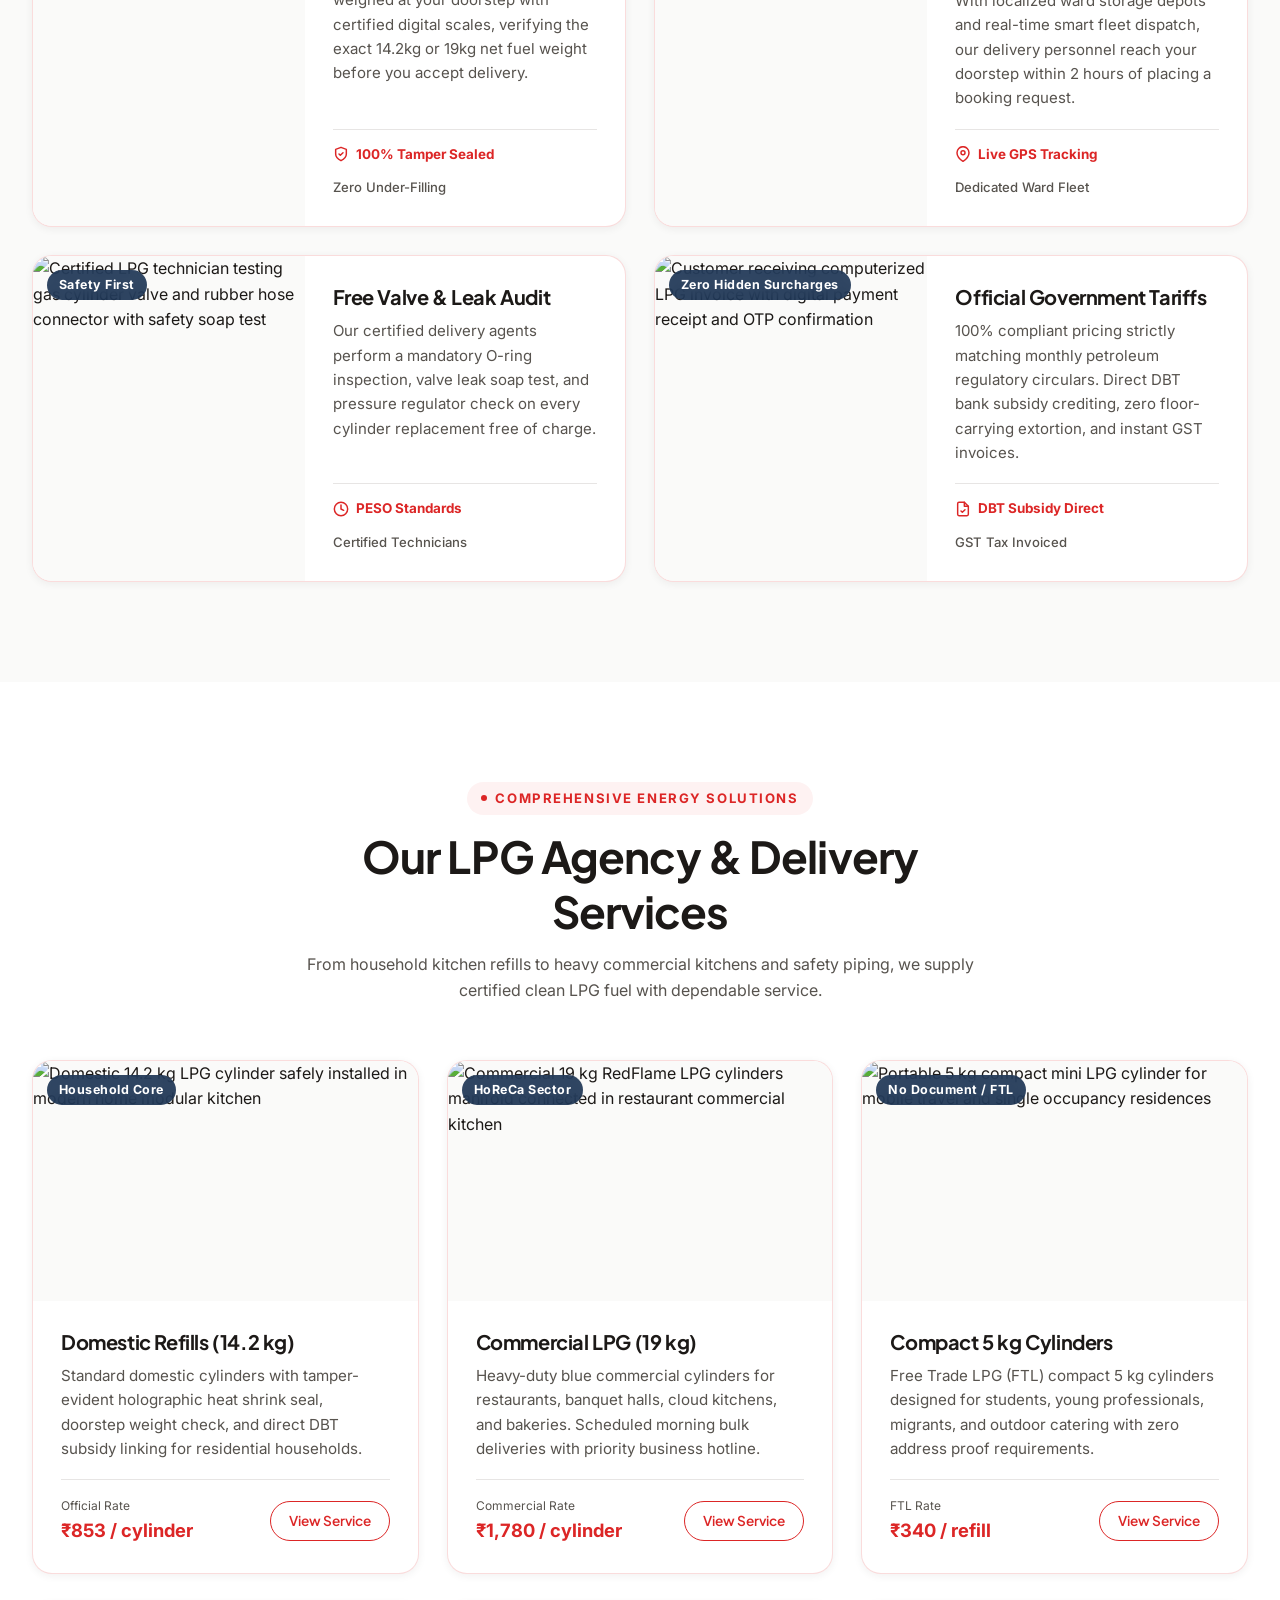
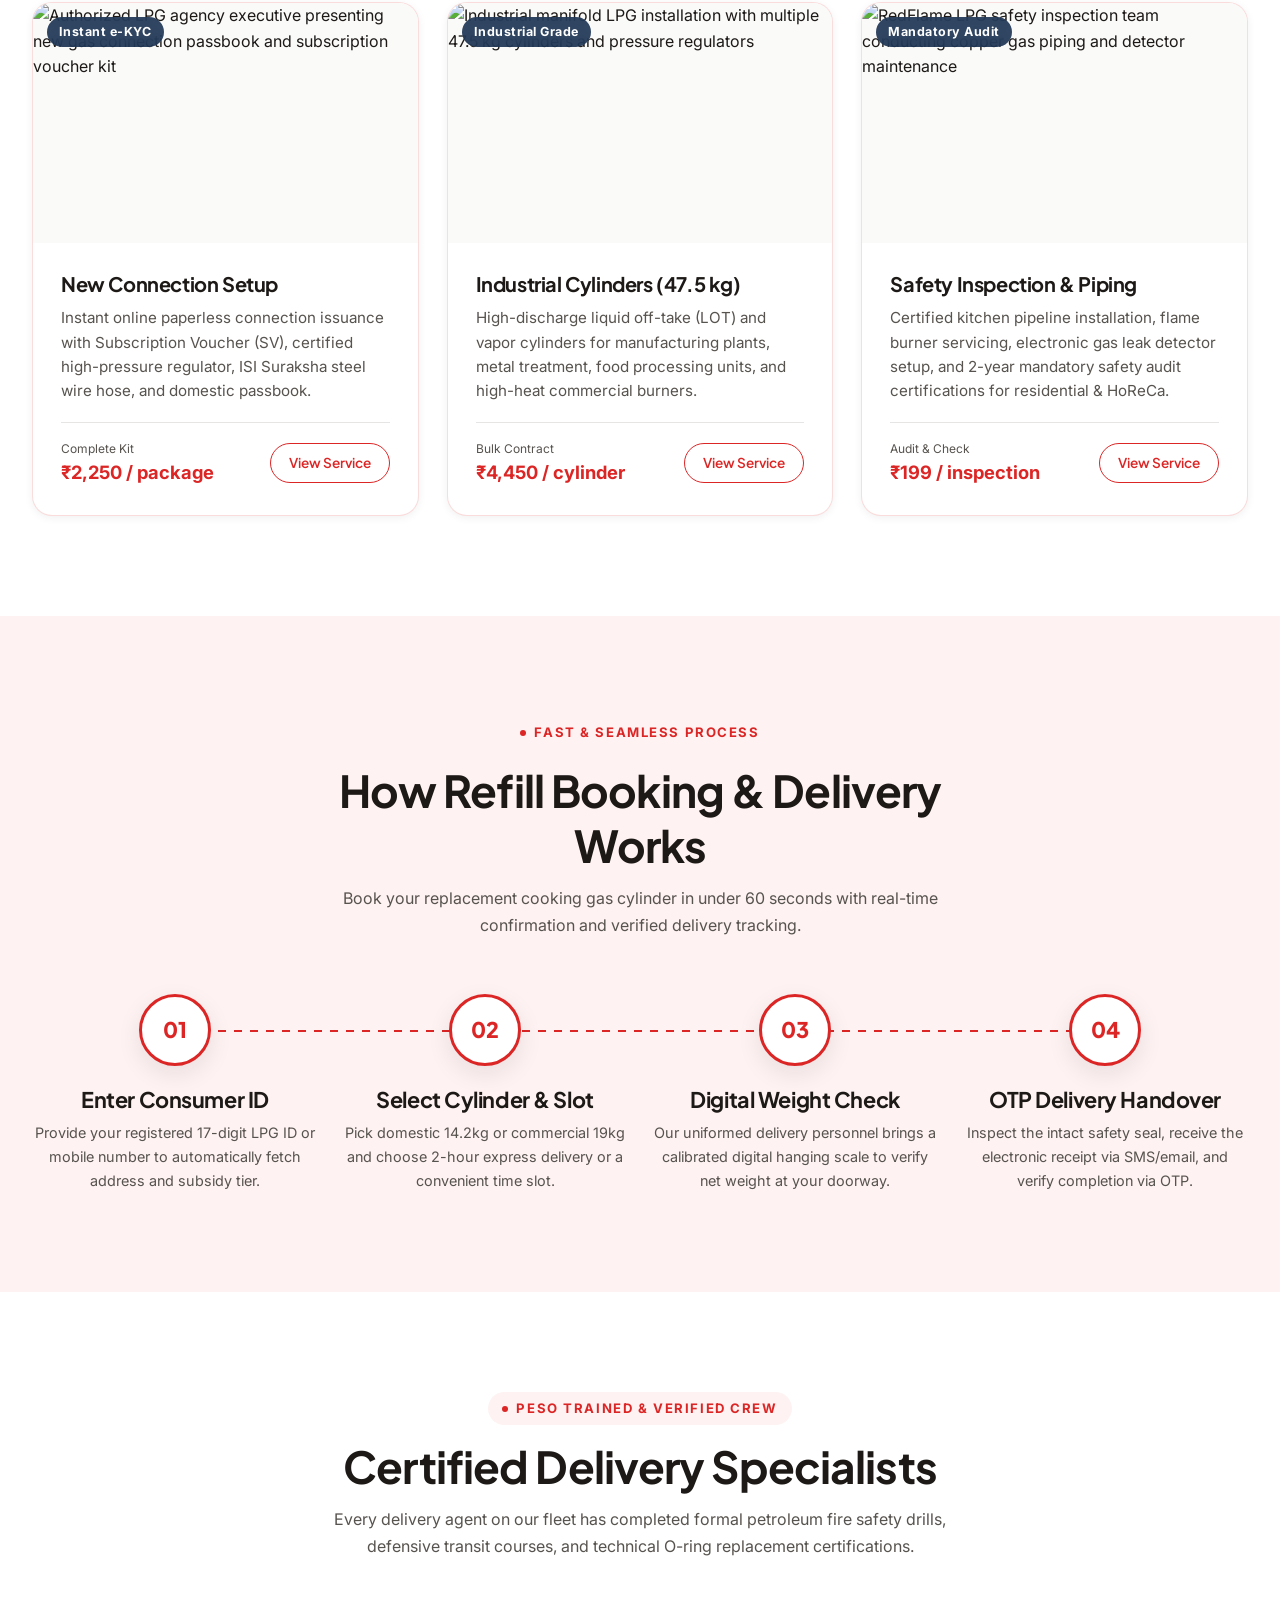
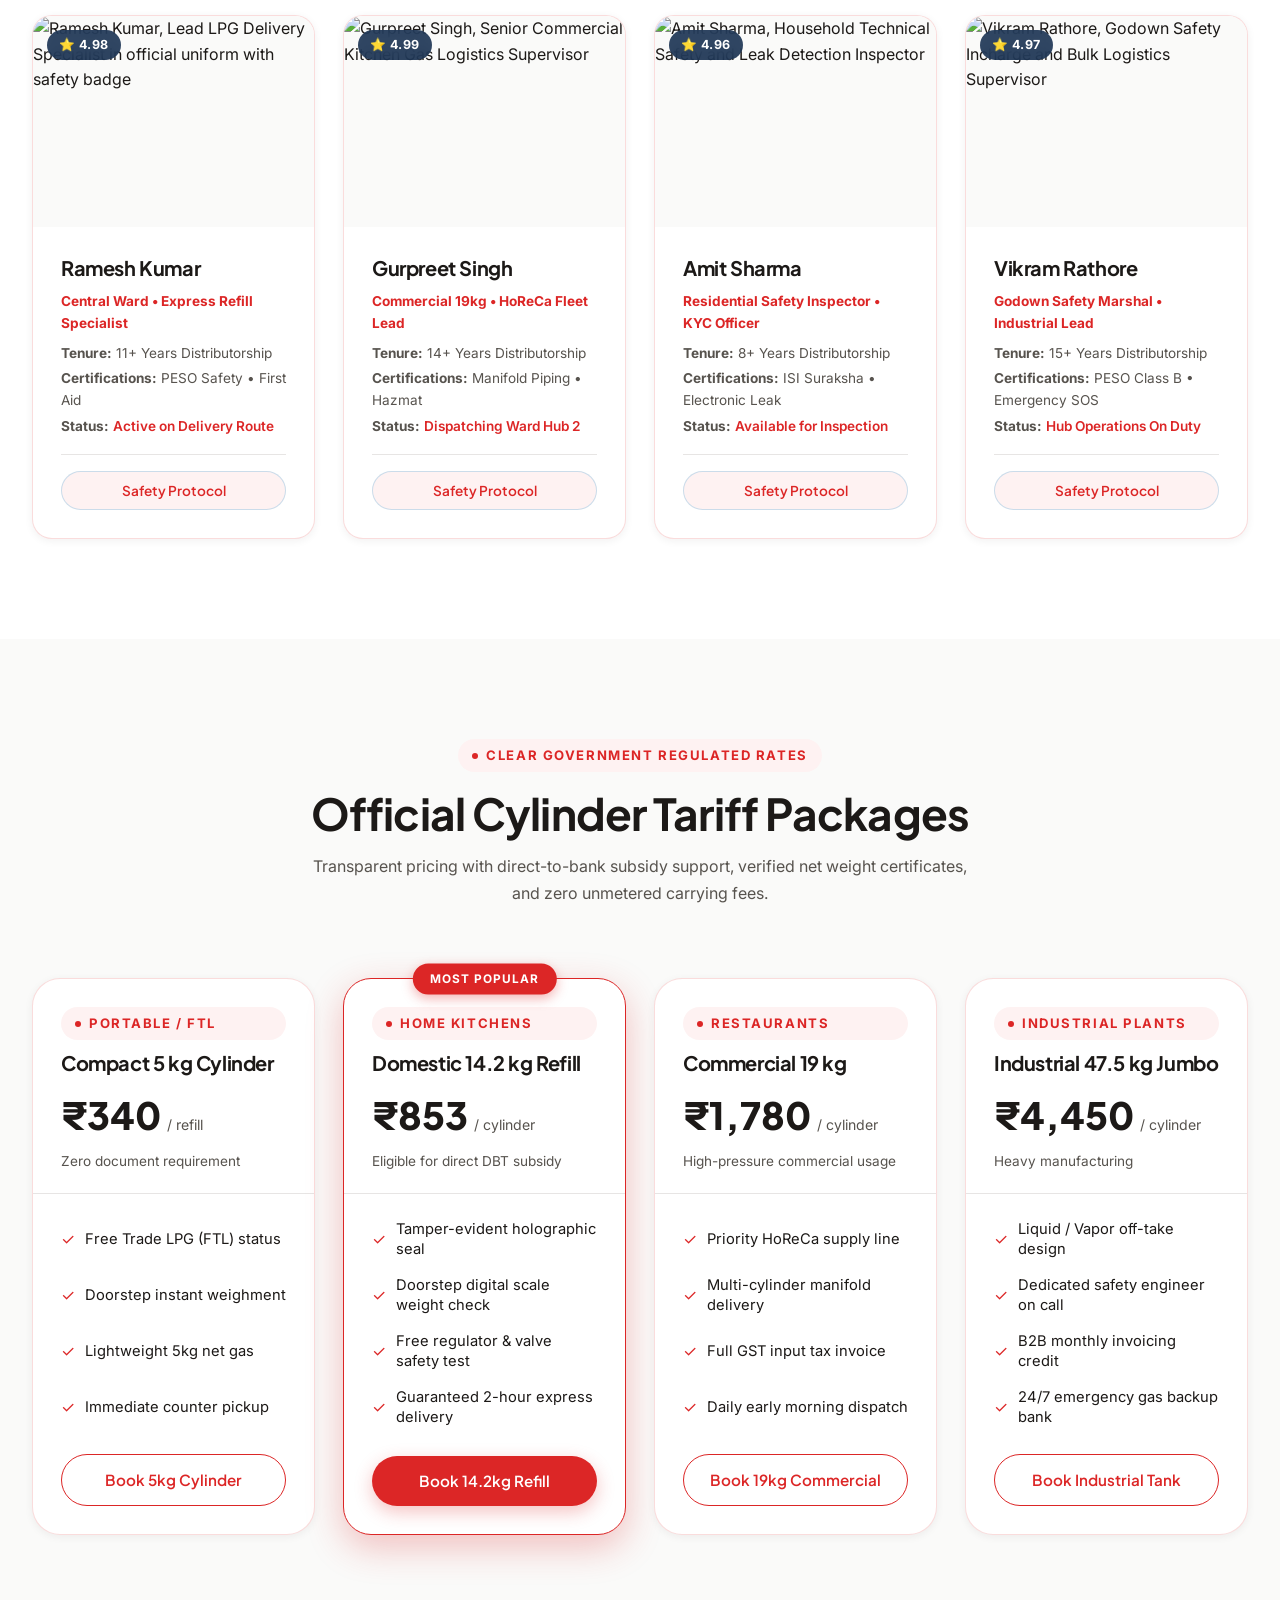
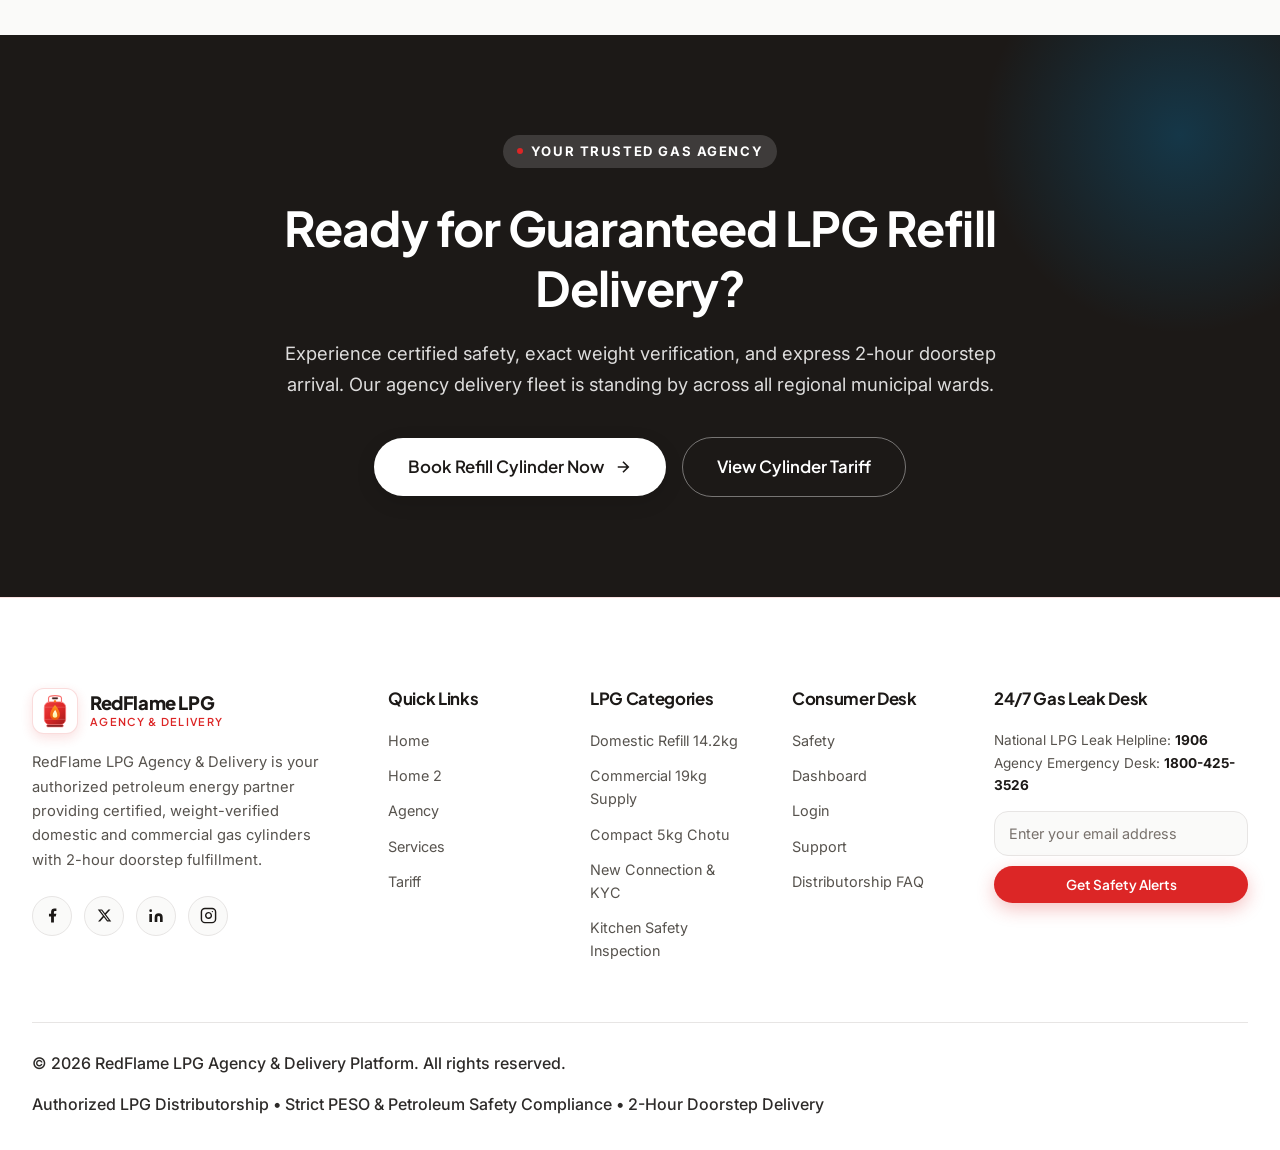
==== commit 9eee4d7c: "Fix tariff table alignment, theme persistence, cache-bust assets, and sync UI fixes" ====
--- a/index.html
+++ b/index.html
@@ -6,7 +6,7 @@
   <title>RedFlame LPG — Gas Agency &amp; Express Refill Delivery</title>
   <meta name="description" content="Authorized LPG Gas Agency and 2-Hour Express Cylinder Delivery. Certified domestic 14.2kg refills, commercial 19kg cylinders, new gas connections, and safety inspections.">
   <!-- Stylesheets -->
-  <link rel="stylesheet" href="assets/css/style.css">
+  <link rel="stylesheet" href="assets/css/style.css?v=2026111604">
   <link rel="icon" type="image/svg+xml" href="data:image/svg+xml,<svg xmlns='http://www.w3.org/2000/svg' viewBox='0 0 100 100'><rect width='100' height='100' rx='22' fill='%231C1917'/><rect x='25' y='28' width='50' height='56' rx='12' fill='%23DC2626'/><path d='M36 28V18C36 14.5 41 12 50 12C59 12 64 14.5 64 18V28' stroke='%23F87171' stroke-width='3' stroke-linecap='round' fill='none'/><path d='M50 36C50 36 62 48 62 60C62 67 57 72 50 72C43 72 38 67 38 60C38 48 50 36 50 36Z' fill='%23F97316'/><path d='M50 48C50 48 55 54 55 61C55 64 53 66 50 66C47 66 45 64 45 61C45 54 50 48 50 48Z' fill='%23FEF08A'/></svg>">
 </head>
 <body>
@@ -720,8 +720,8 @@
           <!-- Plan 3: Commercial 19kg -->
           <div class="pricing-card reveal">
             <div class="pricing-header">
-              <span class="eyebrow" style="margin-block-end:6px;">Restaurants &amp; Cafes</span>
-              <h3>Commercial 19 kg Cylinder</h3>
+              <span class="eyebrow" style="margin-block-end:6px;">Restaurants</span>
+              <h3>Commercial 19 kg</h3>
               <div class="pricing-price">
                 <span class="pricing-amount">₹1,780</span>
                 <span class="pricing-duration">/ cylinder</span>
@@ -748,7 +748,7 @@
                 <span class="pricing-amount">₹4,450</span>
                 <span class="pricing-duration">/ cylinder</span>
               </div>
-              <p style="font-size:0.85rem; color:var(--text-muted);">Heavy manufacturing &amp; processing</p>
+              <p style="font-size:0.85rem; color:var(--text-muted);">Heavy manufacturing</p>
             </div>
             <div class="pricing-features">
               <div class="pricing-feature-item"><span class="pricing-check">✓</span><span>Liquid / Vapor off-take design</span></div>
@@ -973,6 +973,6 @@
   </div>
 
   <!-- Scripts -->
-  <script src="assets/js/main.js"></script>
+  <script src="assets/js/main.js?v=2026111604"></script>
 </body>
 </html>
--- a/assets/css/style.css
+++ b/assets/css/style.css
@@ -1620,45 +1620,31 @@
 }
 
 /* ==========================================================================
-   INNER PAGE HEROES (ABOUT TO CONTACT — CENTERED WITH IMAGE BACKDROP)
+   INNER PAGE HEROES (SPLIT LAYOUT WITH SEPARATE IMAGE, UNIFORM HEIGHT)
    ========================================================================== */
 .page-hero {
   position: relative;
   display: flex;
   align-items: center;
   justify-content: center;
-  height: 420px;
-  min-height: 420px;
+  height: 440px;
+  min-height: 440px;
   box-sizing: border-box;
-  padding-block: 40px;
-  background-color: var(--bg-primary);
-  background-size: cover;
-  background-position: center;
-  background-repeat: no-repeat;
+  padding-block: 36px;
+  background:
+    radial-gradient(circle at 85% 20%, rgba(234, 88, 12, 0.14) 0%, transparent 50%),
+    radial-gradient(circle at 12% 85%, rgba(220, 38, 38, 0.10) 0%, transparent 55%),
+    linear-gradient(135deg, #FEF2F2 0%, #FFF7ED 55%, #FEE2E2 100%);
   overflow: hidden;
-  border-bottom: 1px solid var(--color-border);
-}
-
-.page-hero-overlay {
-  position: absolute;
-  inset: 0;
-  background: radial-gradient(
-    ellipse at center,
-    rgba(255, 255, 255, 0.93) 0%,
-    rgba(254, 242, 242, 0.88) 55%,
-    rgba(254, 226, 226, 0.72) 100%
-  );
-  z-index: 1;
-  pointer-events: none;
-}
-
-[data-theme="dark"] .page-hero-overlay {
-  background: radial-gradient(
-    ellipse at center,
-    rgba(18, 9, 9, 0.94) 0%,
-    rgba(26, 14, 14, 0.88) 58%,
-    rgba(36, 19, 19, 0.75) 100%
-  );
+  border-bottom: 1px solid rgba(220, 38, 38, 0.16);
+}
+
+[data-theme="dark"] .page-hero {
+  background:
+    radial-gradient(circle at 85% 20%, rgba(239, 68, 68, 0.18) 0%, transparent 50%),
+    radial-gradient(circle at 12% 85%, rgba(251, 146, 60, 0.10) 0%, transparent 55%),
+    linear-gradient(135deg, #170B0B 0%, #241313 55%, #1A0E0E 100%);
+  border-bottom: 1px solid rgba(248, 113, 113, 0.22);
 }
 
 .page-hero .container {
@@ -1667,14 +1653,21 @@
   width: 100%;
 }
 
+.page-hero-grid {
+  display: grid;
+  grid-template-columns: 1.15fr 0.85fr;
+  gap: clamp(28px, 4vw, 56px);
+  align-items: center;
+}
+
 .page-hero-content {
-  max-width: 780px;
-  margin-inline: auto;
-  text-align: center;
+  max-width: 660px;
+  margin-inline: 0;
+  text-align: start;
 }
 
 .page-hero-content-wide {
-  max-width: 920px;
+  max-width: 680px;
 }
 
 .hero-break {
@@ -1682,39 +1675,86 @@
 }
 
 .page-hero-content h1 {
-  font-size: clamp(2.1rem, 4.2vw, 3.25rem);
-  line-height: 1.18;
-  margin-block-end: 18px;
+  font-size: clamp(1.85rem, 3.3vw, 2.75rem);
+  line-height: 1.16;
+  margin-block-end: 14px;
 }
 
 .page-hero-content .lead {
   color: var(--text-main);
   opacity: 0.88;
-  max-width: 680px;
-  margin-inline: auto;
+  max-width: 600px;
+  margin-inline: 0;
+  font-size: clamp(0.95rem, 1.15vw, 1.06rem);
+  line-height: 1.62;
+}
+
+.page-hero-media {
+  width: 100%;
+  height: 310px;
+  border-radius: var(--radius-xl);
+  overflow: hidden;
+  border: 1px solid var(--color-card-border);
+  box-shadow: var(--shadow-lg);
+  background: var(--bg-card);
+  position: relative;
+}
+
+.page-hero-media img {
+  width: 100%;
+  height: 100%;
+  object-fit: cover;
+  object-position: center;
+  display: block;
 }
 
 .page-hero-cta {
   display: flex;
   flex-wrap: wrap;
-  justify-content: center;
+  justify-content: flex-start;
   gap: 16px;
-  margin-block-start: 28px;
-}
-
-@media (max-width: 768px) {
+  margin-block-start: 24px;
+}
+
+@media (max-width: 1024px) {
   .page-hero {
-    height: 380px;
-    min-height: 380px;
-    padding-block: 30px;
-  }
-}
-
-@media (max-width: 480px) {
+    height: 420px;
+    min-height: 420px;
+    padding-block: 28px;
+  }
+  .page-hero-grid {
+    gap: 24px;
+  }
+  .page-hero-content h1 {
+    font-size: clamp(1.6rem, 2.8vw, 2.15rem);
+  }
+  .page-hero-media {
+    height: 270px;
+  }
+}
+
+@media (max-width: 767px) {
   .page-hero {
     height: auto;
-    min-height: 340px;
-    padding-block: 36px 20px;
+    min-height: 460px;
+    padding-block: 36px;
+  }
+  .page-hero-grid {
+    grid-template-columns: 1fr;
+    gap: 24px;
+  }
+  .page-hero-content {
+    text-align: center;
+    margin-inline: auto;
+  }
+  .page-hero-content .eyebrow {
+    margin-inline: auto;
+  }
+  .page-hero-content .lead {
+    margin-inline: auto;
+  }
+  .page-hero-media {
+    height: 220px;
   }
 }
 
@@ -2087,6 +2127,8 @@
 .comparison-table td {
   padding: 16px 20px;
   border-bottom: 1px solid var(--color-border);
+  text-align: start;
+  vertical-align: middle;
 }
 
 .comparison-table th {
@@ -2095,6 +2137,11 @@
   font-weight: 700;
   font-size: 0.95rem;
   color: var(--heading-color);
+  text-align: start;
+}
+
+.comparison-table tbody tr:last-child td {
+  border-bottom: none;
 }
 
 .comparison-table tbody tr:hover {
@@ -2230,6 +2277,7 @@
   padding: 16px 20px;
   border-bottom: 1px solid var(--color-border);
   font-size: 0.92rem;
+  text-align: start;
   vertical-align: middle;
 }
 
@@ -2242,6 +2290,7 @@
   letter-spacing: 0.05em;
   color: var(--heading-color);
   white-space: nowrap;
+  text-align: start;
 }
 
 .data-table td {
@@ -3165,7 +3214,31 @@
     grid-template-columns: 1fr;
   }
   .driver-feature-img {
-    height: 320px;
+    aspect-ratio: 16 / 10;
+    height: auto;
+    min-height: 360px;
+    max-height: 540px;
+    object-fit: cover;
+    object-position: center 20%;
+  }
+
+  /* Agency Why Stands Apart taller image at 1024px & 768px */
+  .agency-why-grid .card-img-wrap {
+    height: 245px;
+  }
+
+  /* Agency Experience CTA buttons equal length on tablet (768px - 1024px) */
+  .agency-cta-btns {
+    display: grid !important;
+    grid-template-columns: repeat(2, minmax(0, 1fr));
+    gap: 16px;
+    width: 100%;
+    max-width: 520px;
+  }
+  .agency-cta-btns .btn {
+    width: 100%;
+    justify-content: center;
+    text-align: center;
   }
 
   /* Contact Map Tablet */
@@ -3350,6 +3423,30 @@
   height: 180px;
   width: 100%;
   flex-shrink: 0;
+}
+
+@media (max-width: 1024px) {
+  .agency-why-grid .card-img-wrap {
+    height: 245px;
+  }
+}
+
+@media (max-width: 767px) {
+  .agency-why-grid .card-img-wrap {
+    height: 220px;
+  }
+  .driver-feature-img {
+    height: 280px;
+    min-height: 0;
+  }
+}
+
+@media (max-width: 520px) {
+  .agency-cta-btns {
+    grid-template-columns: minmax(0, 1fr) !important;
+    max-width: 300px;
+    margin-inline: auto;
+  }
 }
 
 .agency-why-grid .card-body {
